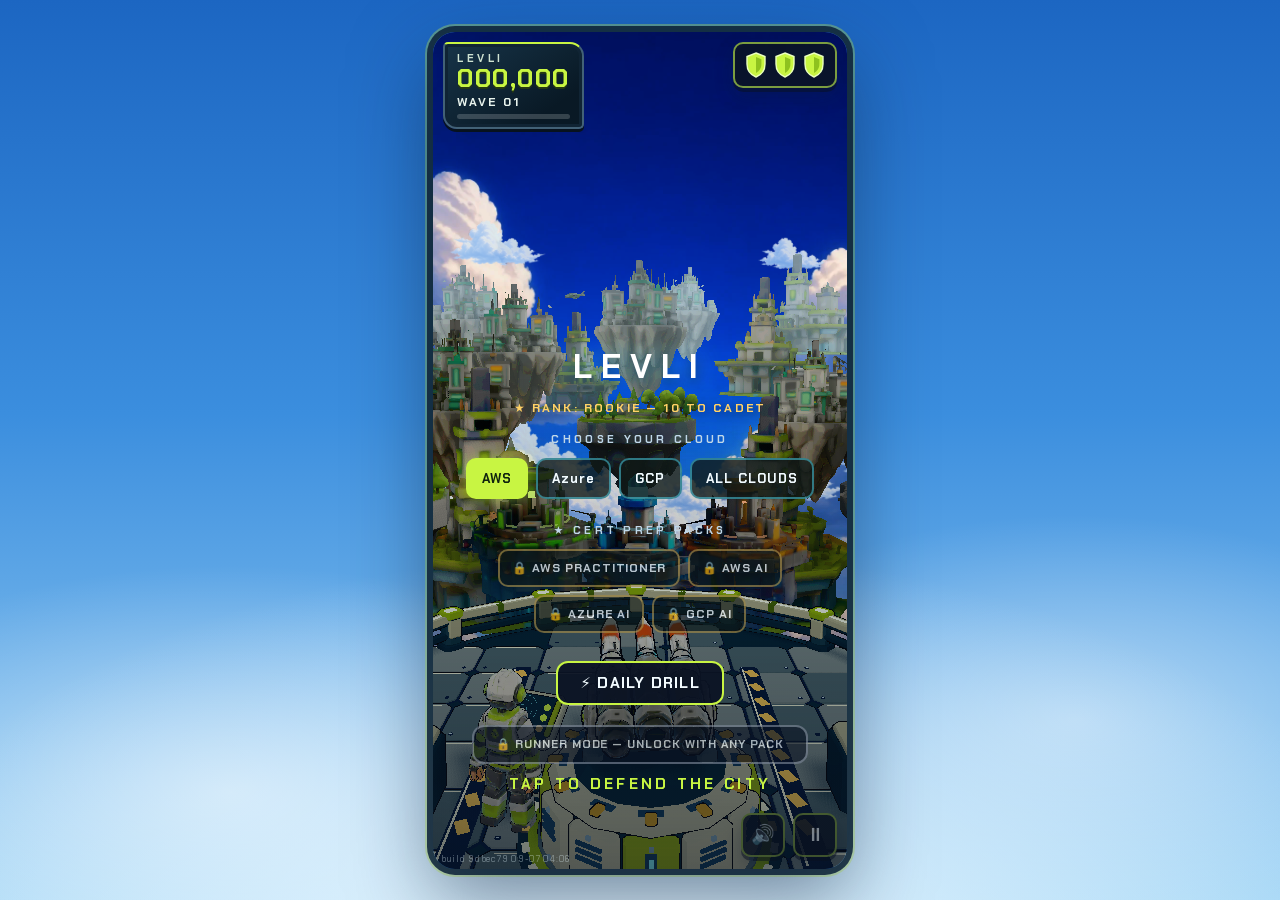
==== index.html @ 38393bf9 "Deploy approved LEVLI demo 2026-09-07" ====
<!doctype html>
<html lang="en">
  <head>
    <meta charset="UTF-8" />
    <meta
      name="viewport"
      content="width=device-width, initial-scale=1.0, maximum-scale=1.0, user-scalable=no, viewport-fit=cover"
    />
    <meta name="theme-color" content="#2e7fd9" />
    <meta
      name="description"
      content="LEVLI: Cloud Defense — defend the floating cloud city by answering AWS and cloud-security questions."
    />
    <meta name="mobile-web-app-capable" content="yes" />
    <meta name="apple-mobile-web-app-status-bar-style" content="black-translucent" />
    <link
      rel="icon"
      href="data:image/svg+xml,%3Csvg xmlns='http://www.w3.org/2000/svg' viewBox='0 0 100 100'%3E%3Cpath d='M50 4 L90 20 V52 C90 76 72 92 50 98 C28 92 10 76 10 52 V20 Z' fill='%23c8f542' stroke='%232c3440' stroke-width='6'/%3E%3C/svg%3E"
    />
    <title>LEVLI: Cloud Defense</title>
    <script type="module" crossorigin src="./assets/index-CZIJNjJw.js"></script>
    <link rel="stylesheet" crossorigin href="./assets/index-CT33Jpot.css">
  </head>
  <body>
    <div id="desktop-frame">
      <div id="game-root">
        <canvas id="game-canvas" aria-label="LEVLI Cloud Defense game scene"></canvas>
        <div id="hud"></div>
      </div>
    </div>
  </body>
</html>
---- assets/index-CT33Jpot.css ----
@font-face{font-family:Chakra Petch;font-style:normal;font-weight:400;font-display:swap;src:url(./chakra-petch-400-B4bAsm6z.woff2)format("woff2")}@font-face{font-family:Chakra Petch;font-style:normal;font-weight:700;font-display:swap;src:url(./chakra-petch-700-BVfRasCZ.woff2)format("woff2")}:root{--lime:#c8f542;--ink:#141d33;--glass:#0b1424e0;--lime-dark:#8fc21f;--cyan:#4fd8f0;--cyan-deep:#1f9fd0;--orange:#ff9b3d;--coral:#ff6a5e;--yellow:#ffd166;--panel-dark:#0b1424f0;--panel-border:#b9e94c;--hud-text:#f2fbff;--shadow-soft:0 4px 0 #09102080, 0 8px 18px #0a1e3c4d;--safe-top:env(safe-area-inset-top,0px);--safe-bottom:env(safe-area-inset-bottom,0px)}*{box-sizing:border-box;margin:0;padding:0}html,body{-webkit-user-select:none;user-select:none;-webkit-tap-highlight-color:transparent;touch-action:manipulation;background:#17395e;height:100%;font-family:Chakra Petch,Avenir Next Condensed,Arial Narrow,system-ui,-apple-system,sans-serif;overflow:hidden}#desktop-frame{background:radial-gradient(120% 90% at 50% 108%,#eaf7ff 0%,#eaf7ff00 52%),radial-gradient(60% 42% at 18% 88%,#ffffff8c 0%,#fff0 60%),radial-gradient(52% 38% at 84% 80%,#ffffff73 0%,#fff0 60%),linear-gradient(#1c66c2 0%,#3b8ede 46%,#9fd4f5 100%);justify-content:center;align-items:center;display:flex;position:fixed;inset:0}#game-root{background:#3b8ede;width:100%;height:100%;position:relative;overflow:hidden}@media (min-width:768px){#game-root{border-radius:22px;width:min(430px,46vh);height:min(93vh,932px);box-shadow:0 30px 80px #081e3c80,0 0 0 6px #0c2038d9,0 0 0 8px #c8f54259}}#game-canvas{width:100%;height:100%;display:block;position:absolute;inset:0}#game-root:after{content:"";pointer-events:none;z-index:1;background:radial-gradient(125% 95% at 50% 42%,#0000 60%,#0812281a 82%,#060e223d 100%);position:absolute;inset:0}#hud{z-index:2;pointer-events:none;color:var(--hud-text);position:absolute;inset:0;overflow:hidden}#hud button{pointer-events:auto;font-family:inherit}.hud-status{-webkit-backdrop-filter:blur(10px)saturate(1.3);top:calc(10px + var(--safe-top));background:linear-gradient(145deg,#173448,#091925 78%);border:2px solid #426176;border-top-color:#c8f542;border-radius:5px 14px;min-width:118px;padding:7px 12px 8px;position:absolute;left:10px;box-shadow:0 3px #07121e,inset 0 0 0 3px #102434}.hud-levli{letter-spacing:.32em;color:#cfe3d2;font-size:11px;font-weight:700}.hud-score{letter-spacing:.06em;color:var(--lime);font-variant-numeric:tabular-nums;text-shadow:0 2px #263913;font-size:26px;font-weight:800;line-height:1.05}.hud-best{letter-spacing:.14em;color:#9fc0d8;font-variant-numeric:tabular-nums;margin-top:1px;font-size:10px;font-weight:700}.hud-best:empty{display:none}.hud-status.record{border-color:var(--yellow);box-shadow:0 0 16px #ffd16659,0 4px #0a101c8c}.hud-status.record .hud-best{color:var(--yellow)}.hud-wave{letter-spacing:.18em;color:#e9f4ee;margin-top:2px;font-size:12px;font-weight:700}.hud-wave-bar{background:#ffffff2e;border-radius:3px;height:5px;margin-top:4px;overflow:hidden}.hud-wave-bar>div{background:var(--lime);border-radius:3px;width:30%;height:100%;transition:width .4s}.hud-combo{top:calc(186px + var(--safe-top));text-align:left;opacity:0;transition:opacity .25s,transform .25s cubic-bezier(.2,1.6,.4,1);position:absolute;left:14px;transform:scale(.8)}.hud-combo.visible{opacity:1;transform:scale(1)}.hud-combo .combo-label{letter-spacing:.28em;color:#fff;text-shadow:0 2px 6px #0a1e3c99;font-size:12px;font-weight:800}.hud-combo .combo-value{color:var(--lime);text-shadow:0 0 14px #c8f5428c,0 2px 4px #0a1e3c99;font-size:34px;font-weight:800;line-height:1}.hud-combo.bump .combo-value{animation:.35s cubic-bezier(.2,1.8,.4,1) combo-bump}@keyframes combo-bump{0%{transform:scale(1)}40%{transform:scale(1.35)}to{transform:scale(1)}}.hud-shields{-webkit-backdrop-filter:blur(10px)saturate(1.3);top:calc(10px + var(--safe-top));background:var(--glass);box-shadow:var(--shadow-soft);border:2px solid #b9e94ca6;border-radius:10px;gap:7px;padding:8px 10px;display:flex;position:absolute;right:10px}.shield-icon{width:22px;height:26px;transition:opacity .3s,filter .3s}.shield-icon.lost{opacity:.22;filter:grayscale()}.shield-icon.hit-flash{animation:.6s shield-flash}@keyframes shield-flash{0%,40%,80%{filter:brightness(3)drop-shadow(0 0 8px #ff6a5e)}20%,60%,to{filter:none}}.hud-question{-webkit-backdrop-filter:blur(10px)saturate(1.3);top:calc(104px + var(--safe-top));text-align:center;width:min(86%,370px);box-shadow:var(--shadow-soft), 0 0 18px #c8f5422e;clip-path:polygon(14px 0,calc(100% - 14px) 0,100% 12px,100% calc(100% - 12px),calc(100% - 14px) 100%,14px 100%,0 calc(100% - 12px),0 12px);opacity:0;background:linear-gradient(160deg,#193647,#081d2a 75%);border:2px solid #82adbf;border-radius:4px;padding:16px 18px 12px;font-size:18px;font-weight:700;line-height:1.35;transition:opacity .35s;position:absolute;left:50%;transform:translate(-50%)}.hud-question.visible{opacity:1}.hud-question:before{content:"";clip-path:inherit;pointer-events:none;border:1px solid #345b6b;position:absolute;inset:4px}.hud-question:after{content:"";pointer-events:none;background:linear-gradient(90deg,#54d9f4 65%,#0000 65% 70%,#c8f542 70%);width:24%;height:3px;position:absolute;top:2px;left:38%;transform:skew(-30deg)}.hud-timer{background:#ffffff29;border-radius:3px;height:5px;margin-top:8px;overflow:hidden}.hud-timer>div{background:var(--lime);border-radius:3px;width:100%;height:100%;transition:width .15s linear}.hud-timer>div.urgent{background:var(--coral)}.answer-label{box-sizing:border-box;-webkit-backdrop-filter:blur(6px)saturate(1.2);color:#fff;letter-spacing:.025em;overflow-wrap:normal;word-break:normal;text-align:center;text-shadow:0 1px 2px #000a14cc;cursor:pointer;background:linear-gradient(145deg,#184f6af7,#071b2bfa);border:2px solid #69d2fff2;border-radius:5px 13px;min-width:72px;max-width:calc(33.33% - 14px);padding:12px 7px;font-size:19px;font-weight:700;line-height:1.25;transition:transform .12s,box-shadow .2s,background .2s,border-color .2s;position:absolute;transform:translate(-50%,-50%);box-shadow:0 0 18px #4fd8f080,0 4px 14px #06101e59,inset 0 0 14px #4fd8f024}.answer-label:before{content:"";pointer-events:none;border:1px solid #96e1ff59;border-radius:2px 9px;position:absolute;inset:3px}.answer-label:after{content:"";pointer-events:none;background:#78dcfff2;border:1px solid #dcf5ffe6;width:11px;height:11px;position:absolute;bottom:-17px;left:50%;transform:translate(-50%)rotate(45deg);box-shadow:0 0 10px #4fd8f0e6}.answer-label[data-index="0"]:after{background:#b9e94cf2;box-shadow:0 0 10px #b9e94ce6}.answer-label[data-index="2"]:after{background:#f5a24bf2;box-shadow:0 0 10px #f5a24be6}.answer-label[data-index="0"]{border-color:#b9e94cf2;box-shadow:0 0 18px #b9e94c66,0 4px #09102080,inset 0 0 14px #b9e94c1f}.answer-label[data-index="2"]{border-color:#ff9b3df2;box-shadow:0 0 18px #ff9b3d66,0 4px #09102080,inset 0 0 14px #ff9b3d1f}.answer-label:focus-visible{outline:3px solid var(--yellow);outline-offset:2px}.answer-label:hover,.answer-label:focus-visible{outline:none;transform:translate(-50%,-50%)scale(1.07);box-shadow:0 0 22px #4fd8f0cc,inset 0 0 22px #4fd8f04d}.answer-label:active{transform:translate(-50%,-50%)scale(.96)}.answer-label.selected{border-color:var(--yellow);box-shadow:0 0 24px #ffd166d9}.answer-label.correct{border-color:var(--lime);text-shadow:0 0 10px #c8f542e6;background:#34580acc;box-shadow:0 0 26px #c8f542e6}.answer-label.correct:after{content:" ✓"}.answer-label.wrong{border-color:var(--coral);text-shadow:0 0 10px #ff6a5ee6;background:#60120ccc;animation:.4s wrong-shake;box-shadow:0 0 26px #ff6a5ee6}.answer-label.wrong:after{content:" ✕"}.answer-label.disabled{pointer-events:none}@keyframes wrong-shake{0%,to{transform:translate(-50%,-50%)}25%{transform:translate(calc(-50% - 6px),-50%)}75%{transform:translate(calc(6px - 50%),-50%)}}.hud-bossbar{top:calc(196px + var(--safe-top));border:2px solid var(--coral);background:#280e0ccc;border-radius:10px;flex-direction:column;align-items:center;gap:5px;padding:8px 16px;display:none;position:absolute;left:50%;transform:translate(-50%);box-shadow:0 0 18px #ff6a5e73}.hud-bossbar.visible{display:flex}.boss-label{letter-spacing:.22em;color:#ffd9d5;font-size:12px;font-weight:700}.boss-pips{gap:6px;display:flex}.boss-pip{background:var(--coral);border-radius:4px;width:34px;height:9px;transition:background .3s,box-shadow .3s;box-shadow:0 0 8px #ff6a5ecc}.boss-pip.lost{box-shadow:none;background:#ffffff29}.start-rank{letter-spacing:.18em;color:var(--yellow);text-shadow:0 2px 8px #0a1e3ccc;margin-top:2px;font-size:12px;font-weight:700}.start-best{letter-spacing:.14em;color:#cfe3d2;text-shadow:0 2px 8px #0a1e3ccc;font-variant-numeric:tabular-nums;margin-top:4px;font-size:12px;font-weight:700}.start-best:empty{display:none}.hud-newbest{letter-spacing:.08em;color:var(--yellow);background:var(--panel-dark);border:3px solid var(--yellow);opacity:0;pointer-events:none;z-index:30;white-space:nowrap;border-radius:14px;padding:10px 24px;font-size:26px;font-weight:800;position:absolute;top:26%;left:50%;transform:translate(-50%,-50%)scale(.6);box-shadow:0 4px #0a101c8c,0 0 26px #ffd16666}.hud-newbest.visible{animation:2.4s cubic-bezier(.22,1.2,.36,1) forwards newbest-pop}@keyframes newbest-pop{0%{opacity:0;transform:translate(-50%,-50%)scale(.5)}12%{opacity:1;transform:translate(-50%,-50%)scale(1.1)}22%{transform:translate(-50%,-50%)scale(1)}80%{opacity:1}to{opacity:0;transform:translate(-50%,-50%)scale(.94)}}.hud-banner{-webkit-backdrop-filter:blur(10px)saturate(1.3);z-index:6;left:50%;bottom:calc(15% + var(--safe-bottom));background:var(--glass);border:2px solid var(--panel-border);text-align:center;opacity:0;width:min(82%,360px);box-shadow:var(--shadow-soft);border-radius:12px;padding:12px 18px;font-size:15px;font-weight:700;line-height:1.4;transition:opacity .3s,transform .3s cubic-bezier(.2,1.4,.4,1);position:absolute;transform:translate(-50%)scale(.9)}.hud-banner.visible{opacity:1;transform:translate(-50%)scale(1)}.hud-banner.success{border-color:var(--lime);color:#eaffbe}.hud-banner.failure{border-color:var(--coral);color:#ffe1de}.hud-banner .banner-title{letter-spacing:.12em;margin-bottom:4px;font-size:20px;font-weight:800}.hud-banner.combat-feedback{top:var(--feedback-top);max-height:var(--feedback-height);pointer-events:auto;width:min(84%,355px);padding:9px 12px;font-size:13px;line-height:1.35;bottom:auto;overflow-y:auto}.hud-banner.combat-feedback .banner-title{letter-spacing:.055em;font-size:14px}.hud-banner.compact-feedback{padding:6px 10px}.hud-banner.compact-feedback .banner-title{display:none}.hud-banner.wave-intro{box-shadow:none;letter-spacing:.3em;color:#fff;text-shadow:0 0 24px #4fd8f0e6,0 4px 10px #0a1e3cb3;background:0 0;border:none;font-size:40px;font-weight:800;top:40%;bottom:auto}.hud-utils{right:10px;bottom:calc(12px + var(--safe-bottom));gap:8px;display:flex;position:absolute}.util-btn{-webkit-backdrop-filter:blur(10px)saturate(1.3);background:var(--glass);width:44px;height:44px;color:var(--hud-text);cursor:pointer;box-shadow:var(--shadow-soft);border:2px solid #b9e94ca6;border-radius:10px;justify-content:center;align-items:center;font-size:19px;transition:transform .1s;display:flex}.util-btn:active{transform:scale(.92)}.util-btn.off{opacity:.55}.hud-gameover,.hud-pause{-webkit-backdrop-filter:blur(3px);backdrop-filter:blur(3px);text-align:center;background:#08101ec7;flex-direction:column;justify-content:center;align-items:center;gap:14px;padding:24px;display:none;position:absolute;inset:0}.hud-gameover.visible,.hud-pause.visible{display:flex}.hud-gameover h2,.hud-pause h2{letter-spacing:.2em;color:var(--coral);text-shadow:0 0 18px #ff6a5e99;font-size:30px}.hud-pause h2{color:var(--cyan);text-shadow:0 0 18px #4fd8f099}.hud-gameover .go-stats{color:#dcedf5;width:min(88%,360px);font-size:16px;line-height:1.5}.go-verdict{text-align:center;color:var(--hud-text);background:#101a18b8;border:2px solid #ffffff38;border-radius:12px;margin-bottom:12px;padding:10px 14px}.go-verdict.record{border-color:var(--yellow);background:#ffd1661f;box-shadow:0 0 18px #ffd16640}.go-verdict-title{letter-spacing:.08em;font-size:16px;font-weight:800}.go-verdict.record .go-verdict-title{color:var(--yellow)}.go-verdict-sub{opacity:.85;margin-top:3px;font-size:12px}.go-grid{text-align:left;background:#101a18b8;border:2px solid #b9e94c80;border-radius:12px;grid-template-columns:1fr 1fr;gap:8px 14px;padding:14px 16px;display:grid}.go-cell .go-label{letter-spacing:.22em;color:#9fb8a8;font-size:10px;font-weight:700}.go-cell .go-value{color:var(--lime);font-size:19px;font-weight:700}.go-review{text-align:left;background:#280e0cbf;border:2px solid #ff6a5e99;border-radius:12px;margin-top:12px;padding:12px 16px}.go-review .go-review-title{letter-spacing:.22em;color:#e8a09a;font-size:10px;font-weight:700}.go-review-list{-webkit-overflow-scrolling:touch;overscroll-behavior:contain;pointer-events:auto;max-height:min(30vh,260px);margin-top:4px;padding-right:6px;overflow-y:auto}.go-review-item{padding:8px 0}.go-review-item+.go-review-item{border-top:1px solid #ff6a5e40}.go-hit-q{color:#fff;margin-top:4px;font-size:14px;font-weight:700}.go-hit-a{color:var(--lime);margin-top:2px;font-size:14px;font-weight:700}.go-hit-x{color:#f4d9d6;margin-top:2px;font-size:12.5px;line-height:1.45}.go-buttons{gap:12px;margin-top:10px;display:flex}.go-retry,.pause-resume{letter-spacing:.14em;color:#10240e;background:var(--lime);cursor:pointer;border:none;border-radius:12px;padding:14px 40px;font-family:inherit;font-size:20px;font-weight:700;transition:transform .1s;box-shadow:0 0 24px #c8f5428c}.go-retry:active,.pause-resume:active{transform:scale(.95)}.go-menu,.go-share,.pause-menu{letter-spacing:.12em;color:var(--hud-text);cursor:pointer;background:#101a18d9;border:2px solid #b9e94c80;border-radius:12px;padding:14px 22px;font-family:inherit;font-size:15px;font-weight:700;transition:transform .1s}.go-menu:active,.go-share:active,.pause-menu:active{transform:scale(.95)}.hud-tutorial{-webkit-backdrop-filter:blur(2px);backdrop-filter:blur(2px);pointer-events:auto;z-index:5;background:#08101e9e;justify-content:center;align-items:center;display:flex;position:absolute;inset:0}.tut-card{background:var(--glass);border:2px solid var(--panel-border);text-align:center;width:min(84%,330px);box-shadow:var(--shadow-soft), 0 0 26px #c8f54240;border-radius:16px;padding:26px 22px 22px}.tut-emoji{font-size:44px;line-height:1}.tut-title{letter-spacing:.16em;color:var(--lime);margin-top:12px;font-size:20px;font-weight:700}.tut-body{color:#e8f3f8;margin-top:10px;font-size:15px;line-height:1.5}.tut-next{letter-spacing:.12em;color:#10240e;background:var(--lime);cursor:pointer;border:none;border-radius:10px;margin-top:18px;padding:12px 38px;font-family:inherit;font-size:17px;font-weight:700;transition:transform .1s;box-shadow:0 0 18px #c8f54280}.tut-next:active{transform:scale(.95)}.hud-flash{opacity:0;pointer-events:none;background:#fff2c8;position:absolute;inset:0}.hud-flash.active{animation:.4s ease-out screen-flash}@keyframes screen-flash{0%{opacity:.55}to{opacity:0}}.hud-start{padding-bottom:calc(18% + var(--safe-bottom));cursor:pointer;pointer-events:auto;background:linear-gradient(#08101e00 40%,#08101e8c 100%);flex-direction:column;justify-content:flex-end;align-items:center;gap:10px;display:flex;position:absolute;inset:0}.hud-start.hidden{display:none}.hud-start>*{animation:.5s cubic-bezier(.2,1.4,.4,1) backwards menu-in}.hud-start>:first-child{animation-delay:50ms}.hud-start>:nth-child(2){animation-delay:.1s}.hud-start>:nth-child(3){animation-delay:.15s}.hud-start>:nth-child(4){animation-delay:.2s}.hud-start>:nth-child(5){animation-delay:.25s}.hud-start>:nth-child(6){animation-delay:.3s}.hud-start>:nth-child(7){animation-delay:.35s}.hud-start>:nth-child(8){animation-delay:.4s}.hud-start>:nth-child(9){animation-delay:.45s}@keyframes menu-in{0%{opacity:0;transform:translateY(26px)}}.hud-start .start-title{letter-spacing:.26em;color:#fff;text-shadow:0 0 24px #4fd8f0e6,0 4px 12px #0a1e3ccc;font-size:34px;font-weight:800;animation:.5s cubic-bezier(.2,1.4,.4,1) 50ms backwards menu-in,4.2s ease-in-out .6s infinite title-float}@keyframes title-float{50%{transform:translateY(-6px)}}.hud-start .start-sub{letter-spacing:.22em;color:var(--lime);font-size:15px;font-weight:700;animation:1.4s ease-in-out infinite start-pulse}.start-pick-label{letter-spacing:.3em;color:#bfd7e8;margin-top:6px;font-size:11px;font-weight:700}.start-providers{gap:8px;margin:2px 0 8px;display:flex}.provider-btn{letter-spacing:.08em;color:var(--hud-text);cursor:pointer;background:#101a18cc;border:2px solid #4fd8f080;border-radius:10px;padding:10px 14px;font-family:inherit;font-size:13px;font-weight:700;transition:transform .1s,border-color .15s,background .15s}.provider-btn:active{transform:scale(.94)}.start-packs{flex-wrap:wrap;justify-content:center;gap:8px;max-width:92%;margin:2px 0 8px;display:flex}.pack-btn{border-color:#ffd1668c;padding:9px 12px;font-size:12px}.pack-btn.locked{opacity:.75}.pack-btn.selected{color:#241d05;background:var(--yellow);border-color:var(--yellow);box-shadow:0 0 16px #ffd1668c}.provider-btn.selected{color:#10240e;background:var(--lime);border-color:var(--lime);box-shadow:0 0 16px #c8f5428c}@keyframes start-pulse{0%,to{opacity:1}50%{opacity:.35}}@media (prefers-reduced-motion:reduce){.hud-combo,.hud-banner,.answer-label,.hud-question{transition:none}.hud-combo.bump .combo-value,.answer-label.wrong,.hud-flash.active,.hud-start .start-sub{animation:none}}.hud-modifier{top:calc(178px + var(--safe-top));border:2px solid var(--yellow);color:var(--yellow);letter-spacing:.14em;-webkit-backdrop-filter:blur(8px);opacity:0;pointer-events:none;z-index:1;background:#281a06b8;border-radius:999px;padding:7px 16px;font-size:13px;font-weight:700;transition:opacity .3s,transform .3s cubic-bezier(.2,1.5,.4,1);position:absolute;left:50%;transform:translate(-50%)scale(.9);box-shadow:0 0 16px #ffd16666}.hud-modifier.visible{opacity:1;transform:translate(-50%)scale(1)}.restore-btn{letter-spacing:.08em;color:#cfe3ea;cursor:pointer;background:0 0;border:none;margin-top:2px;padding:8px 14px;font-family:inherit;font-size:12px;font-weight:700;text-decoration:underline}.build-stamp{left:8px;bottom:calc(4px + var(--safe-bottom));letter-spacing:.08em;color:#dcedf566;pointer-events:none;z-index:7;font-size:9px;position:absolute}.runner-mode-btn{letter-spacing:.08em;color:var(--hud-text);background:var(--panel-dark);border:2px solid var(--panel-border);cursor:pointer;border-radius:12px;margin-top:10px;padding:10px 22px;font-family:inherit;font-size:.95rem;font-weight:700}.runner-mode-btn.locked{opacity:.65;border-color:#7a8494;font-size:.72rem}.hud-start .runner-mode-btn:not(.locked){animation:.5s cubic-bezier(.2,1.4,.4,1) .35s backwards menu-in,2.6s ease-in-out 1s infinite runner-glow}@keyframes runner-glow{0%,to{box-shadow:0 0 #4fd8f000}50%{box-shadow:0 0 18px #4fd8f08c}}.drill-btn{letter-spacing:.08em;color:var(--hud-text);background:var(--panel-dark);border:2px solid var(--lime);cursor:pointer;border-radius:12px;margin-top:10px;padding:10px 22px;font-family:inherit;font-size:.95rem;font-weight:700}.hud-start .drill-btn:not(.done){animation:.5s cubic-bezier(.2,1.4,.4,1) .3s backwards menu-in,2.6s ease-in-out .8s infinite drill-glow}.drill-btn.done{border-color:var(--panel-border);opacity:.8}@keyframes drill-glow{0%,to{box-shadow:0 0 #c8f54200}50%{box-shadow:0 0 18px #c8f54280}}.start-packs.pulse{animation:.9s packs-pulse}@keyframes packs-pulse{0%,to{transform:scale(1)}30%{transform:scale(1.06)}60%{transform:scale(.99)}}.runner-hud{pointer-events:none;z-index:30;display:none;position:absolute;inset:0}.runner-hud.visible{display:block}.runner-top{top:calc(10px + var(--safe-top));align-items:center;gap:12px;display:flex;position:absolute;left:12px;right:12px}.runner-score{color:var(--lime);background:var(--glass);border:2px solid var(--panel-border);border-radius:10px;flex-direction:column;padding:6px 14px;font-size:1.3rem;font-weight:700;line-height:1.1;display:flex}.runner-best{letter-spacing:.1em;color:#9fc0d8;font-variant-numeric:tabular-nums;font-size:.58rem;font-weight:700}.runner-best:empty{display:none}.runner-score.record{border-color:var(--yellow);box-shadow:0 0 14px #ffd16666}.runner-score.record .runner-best{color:var(--yellow)}.runner-combo{color:#ffd166;background:var(--glass);border:2px solid var(--panel-border);opacity:0;border-radius:10px;padding:6px 10px;font-size:.85rem;font-weight:700;transition:opacity .2s}.runner-combo.visible{opacity:1}.runner-popup{letter-spacing:.02em;pointer-events:none;-webkit-text-stroke:1.5px #0a121cd9;text-shadow:0 3px 14px #000000b3;font-size:2.8rem;font-weight:700;animation:1s ease-out forwards runner-popup-float;position:absolute;transform:translate(-50%,-50%)}.runner-popup.good{color:var(--lime)}.runner-popup.bad{color:#ff6a5e}@keyframes runner-popup-float{0%{opacity:0;transform:translate(-50%,-50%)scale(.5)}15%{opacity:1;transform:translate(-50%,-50%)scale(1.2)}to{opacity:0;transform:translate(-50%,calc(-50% - 100px))scale(1)}}.runner-steer{bottom:calc(26px + var(--safe-bottom));pointer-events:auto;width:64px;height:64px;color:var(--hud-text);background:var(--glass);border:2px solid var(--panel-border);cursor:pointer;opacity:.85;border-radius:16px;font-size:1.5rem;position:absolute}.runner-steer:active{background:#c8f54240}.runner-steer-l{left:16px}.runner-steer-r{right:16px}.runner-score.bump{animation:.28s ease-out runner-score-pop}@keyframes runner-score-pop{0%{transform:scale(1)}35%{transform:scale(1.14)}to{transform:scale(1)}}.runner-lane,.runner-steer,.runner-iconbtn,.runner-exit{transition:transform 80ms ease-out}.runner-lane:active{transform:scale(.96)}.runner-steer:active,.runner-iconbtn:active,.runner-exit:active{transform:scale(.92)}.runner-shields{gap:6px;display:flex}.runner-shield{background:var(--lime);border:1px solid #eaffbe;border-radius:4px;width:16px;height:16px}.runner-shield.lost{background:#3a4450;border-color:#5d6a78}.runner-exit,.runner-iconbtn{pointer-events:auto;width:40px;height:40px;color:var(--hud-text);background:var(--glass);border:2px solid var(--panel-border);cursor:pointer;border-radius:10px;font-size:1.1rem}.runner-music{margin-left:auto}.runner-iconbtn.off{opacity:.45}.runner-over.runner-pause h2{color:var(--cyan)}.runner-question{top:calc(64px + var(--safe-top));text-align:center;width:min(92%,560px);color:var(--hud-text);background:var(--panel-dark);border:2px solid var(--panel-border);border-radius:14px;padding:12px 16px;font-size:1.1rem;font-weight:700;position:absolute;left:50%;transform:translate(-50%)}.runner-lanes{justify-content:center;gap:3%;padding:0 2%;display:flex;position:absolute;top:27%;left:0;right:0}.runner-lane{pointer-events:auto;max-width:31%;min-height:58px;color:var(--hud-text);background:var(--glass);cursor:pointer;border:2px solid;border-radius:12px;flex:1 1 0;padding:8px 6px;font-family:inherit;font-size:.85rem;font-weight:700;line-height:1.25}.runner-lane-0{border-color:var(--lime)}.runner-lane-1{border-color:var(--cyan)}.runner-lane-2{border-color:var(--orange)}.runner-hud.pre-question .runner-question,.runner-hud.pre-question .runner-lanes{opacity:0;transition:opacity .2s}.runner-countdown{letter-spacing:.14em;pointer-events:none;-webkit-text-stroke:2px #0a121cd9;text-shadow:0 4px 18px #000000a6;opacity:0;font-size:3.4rem;font-weight:800;position:absolute;top:38%;left:50%;transform:translate(-50%,-50%)}.runner-countdown.visible{opacity:1;animation:.75s cubic-bezier(.2,1.6,.4,1) runner-count-pop}.runner-countdown[data-stage="0"]{color:#fff}.runner-countdown[data-stage="1"]{color:var(--yellow)}.runner-countdown[data-stage="2"]{color:var(--lime)}@keyframes runner-count-pop{0%{opacity:0;transform:translate(-50%,-50%)scale(.35)}30%{opacity:1;transform:translate(-50%,-50%)scale(1.18)}to{transform:translate(-50%,-50%)scale(1)}}.runner-hint{letter-spacing:.08em;color:var(--cyan);background:var(--panel-dark);border:2px solid var(--cyan);text-align:center;pointer-events:none;opacity:0;border-radius:10px;max-width:88%;padding:8px 14px;font-size:.85rem;font-weight:700;transition:opacity .25s;position:absolute;top:66%;left:50%;transform:translate(-50%)}.runner-hint.visible{opacity:1;animation:.35s cubic-bezier(.2,1.6,.4,1) runner-feedback-pop}.runner-feedback{letter-spacing:.06em;color:var(--coral);background:var(--panel-dark);border:2px solid var(--coral);opacity:0;text-align:center;border-radius:10px;max-width:90%;padding:8px 16px;font-weight:700;transition:opacity .15s;position:absolute;top:58%;left:50%;transform:translate(-50%)}.runner-feedback.visible{opacity:1;animation:.35s cubic-bezier(.2,1.6,.4,1) runner-feedback-pop}@keyframes runner-feedback-pop{0%{transform:translate(-50%)scale(.6)}to{transform:translate(-50%)scale(1)}}.runner-feedback.good{color:var(--lime);border-color:var(--lime)}.runner-over{pointer-events:auto;background:#0a121cd1;flex-direction:column;justify-content:center;align-items:center;gap:18px;display:none;position:absolute;inset:0}.runner-over.visible{display:flex}.runner-over h2{color:var(--coral);letter-spacing:.14em;font-size:1.6rem}.runner-over-stats{flex-wrap:wrap;justify-content:center;gap:22px;display:flex}.runner-over-verdict{text-align:center;letter-spacing:.08em;color:var(--hud-text);flex-direction:column;flex-basis:100%;gap:2px;font-size:1rem;font-weight:800;display:flex}.runner-over-verdict small{letter-spacing:.04em;opacity:.85;font-size:.72rem;font-weight:600}.runner-over-verdict.record{color:var(--yellow)}.runner-over-cell{color:var(--hud-text);flex-direction:column;align-items:center;gap:4px;display:flex}.runner-over-cell span{opacity:.75;letter-spacing:.1em;font-size:.7rem}.runner-over-cell strong{color:var(--lime);font-size:1.25rem}.runner-over-buttons{gap:14px;display:flex}#hud.runner-on .hud-status,#hud.runner-on .hud-shields,#hud.runner-on .hud-combo,#hud.runner-on .hud-modifier,#hud.runner-on .hud-question,#hud.runner-on .hud-bossbar,#hud.runner-on .hud-utils{display:none}
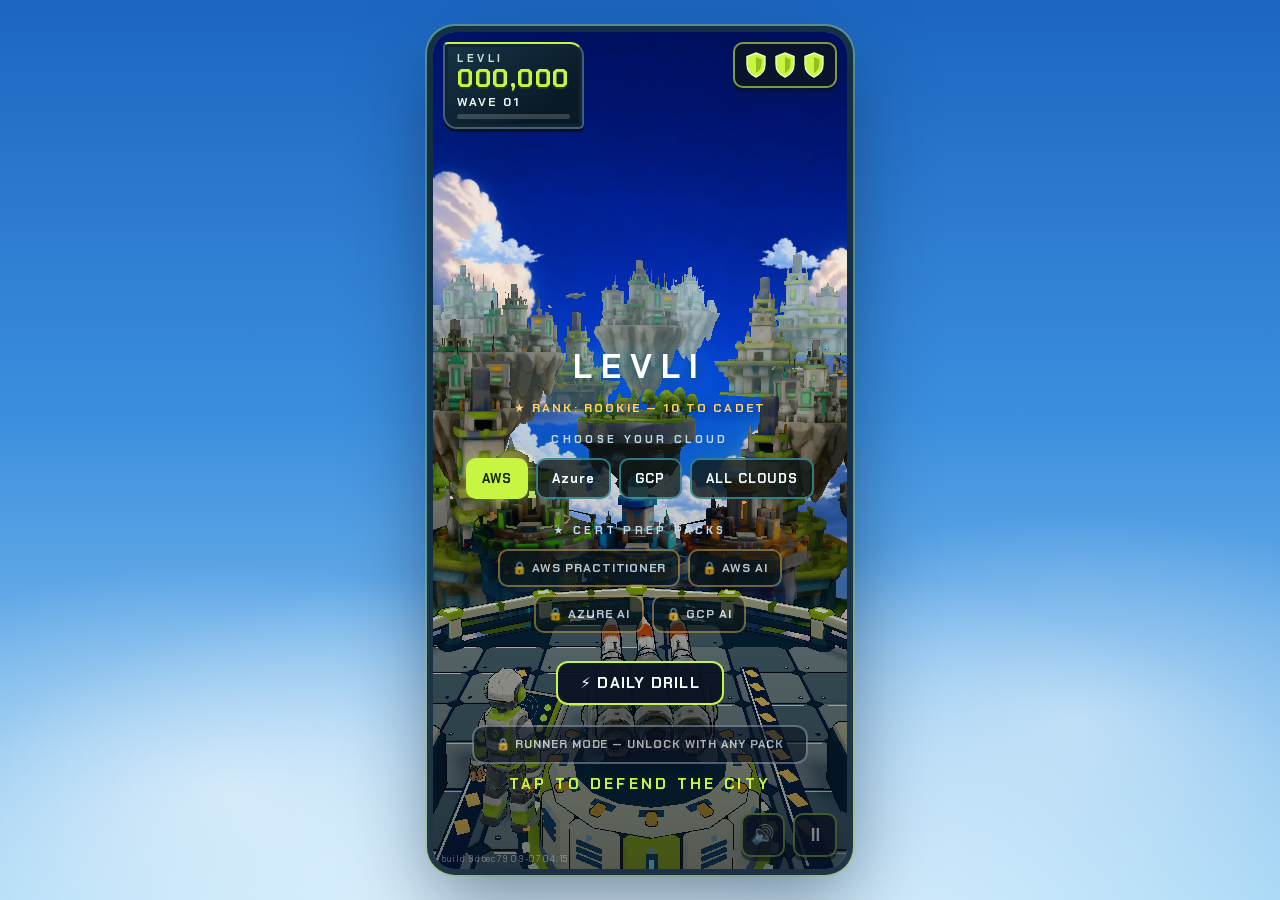
==== commit 769c1566: "Avoid missing optional effect texture requests" ====
--- a/index.html
+++ b/index.html
@@ -18,7 +18,7 @@
       href="data:image/svg+xml,%3Csvg xmlns='http://www.w3.org/2000/svg' viewBox='0 0 100 100'%3E%3Cpath d='M50 4 L90 20 V52 C90 76 72 92 50 98 C28 92 10 76 10 52 V20 Z' fill='%23c8f542' stroke='%232c3440' stroke-width='6'/%3E%3C/svg%3E"
     />
     <title>LEVLI: Cloud Defense</title>
-    <script type="module" crossorigin src="./assets/index-CZIJNjJw.js"></script>
+    <script type="module" crossorigin src="./assets/index-CSr_Efu1.js"></script>
     <link rel="stylesheet" crossorigin href="./assets/index-CT33Jpot.css">
   </head>
   <body>
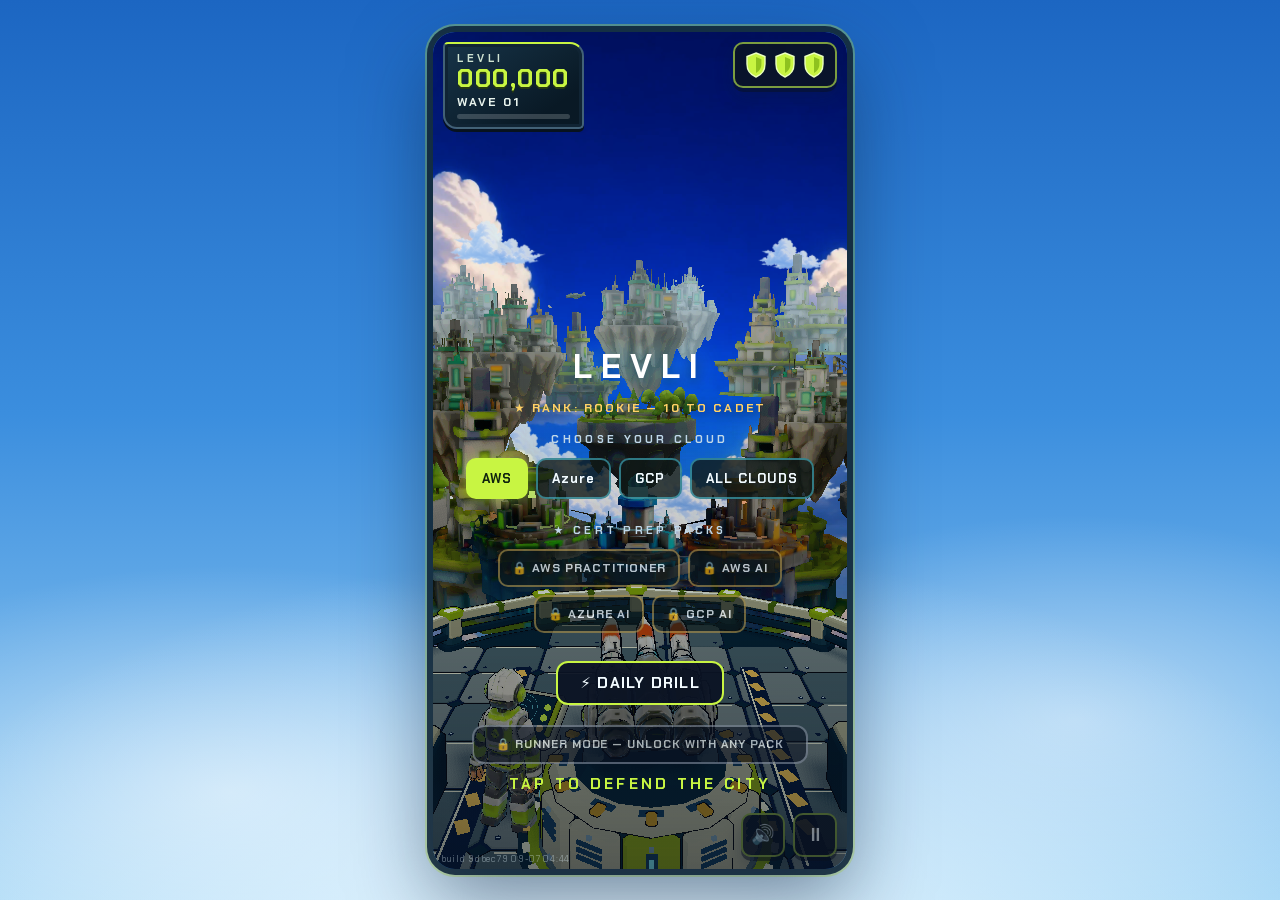
==== commit 55eed0d0: "Clear wave modifier badge when results open" ====
--- a/index.html
+++ b/index.html
@@ -18,7 +18,7 @@
       href="data:image/svg+xml,%3Csvg xmlns='http://www.w3.org/2000/svg' viewBox='0 0 100 100'%3E%3Cpath d='M50 4 L90 20 V52 C90 76 72 92 50 98 C28 92 10 76 10 52 V20 Z' fill='%23c8f542' stroke='%232c3440' stroke-width='6'/%3E%3C/svg%3E"
     />
     <title>LEVLI: Cloud Defense</title>
-    <script type="module" crossorigin src="./assets/index-CSr_Efu1.js"></script>
+    <script type="module" crossorigin src="./assets/index-DqSOIIsM.js"></script>
     <link rel="stylesheet" crossorigin href="./assets/index-CT33Jpot.css">
   </head>
   <body>
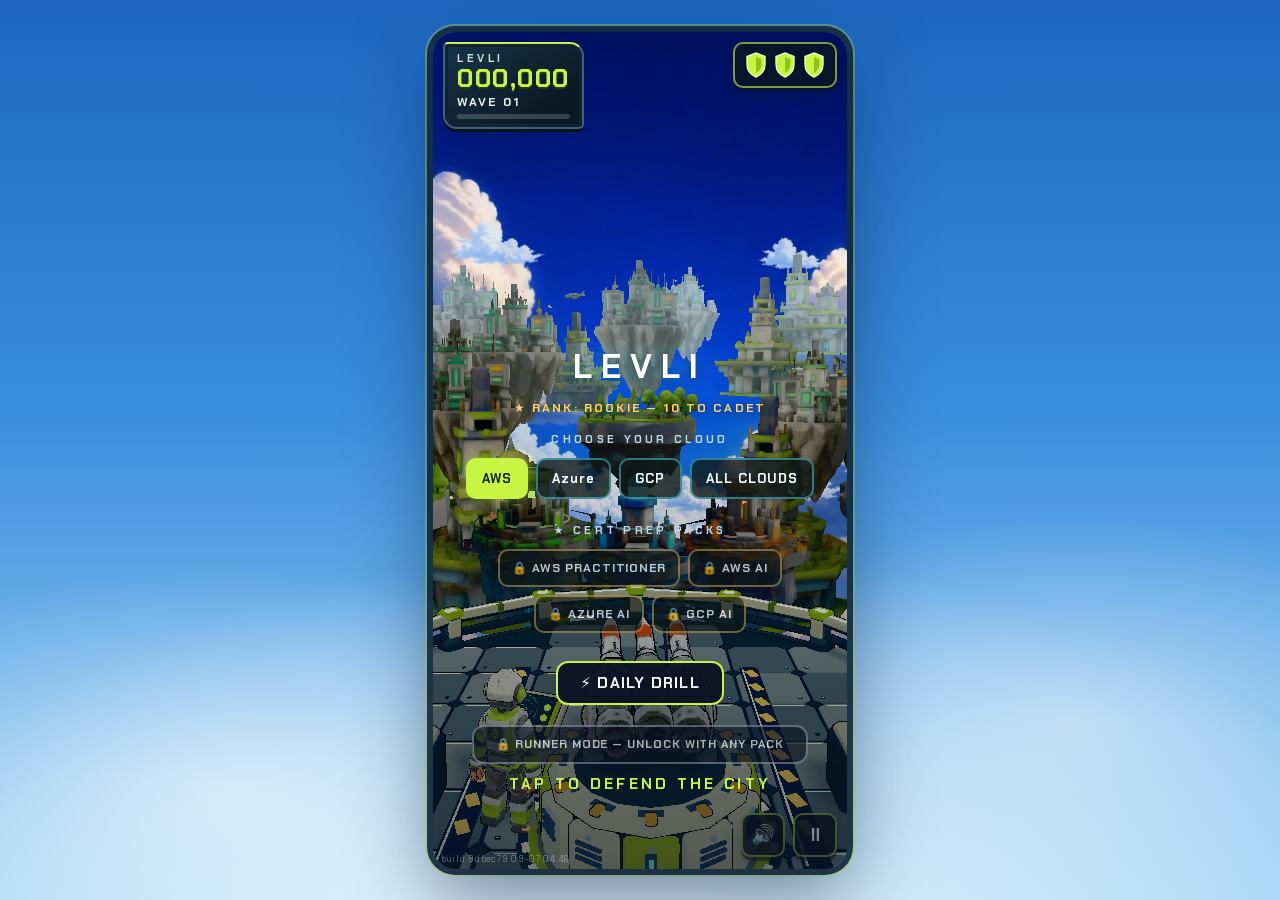
==== commit 5a22aed5: "Polish existing turret and answer station surfaces" ====
--- a/index.html
+++ b/index.html
@@ -18,7 +18,7 @@
       href="data:image/svg+xml,%3Csvg xmlns='http://www.w3.org/2000/svg' viewBox='0 0 100 100'%3E%3Cpath d='M50 4 L90 20 V52 C90 76 72 92 50 98 C28 92 10 76 10 52 V20 Z' fill='%23c8f542' stroke='%232c3440' stroke-width='6'/%3E%3C/svg%3E"
     />
     <title>LEVLI: Cloud Defense</title>
-    <script type="module" crossorigin src="./assets/index-DqSOIIsM.js"></script>
+    <script type="module" crossorigin src="./assets/index-Cva41LCu.js"></script>
     <link rel="stylesheet" crossorigin href="./assets/index-CT33Jpot.css">
   </head>
   <body>
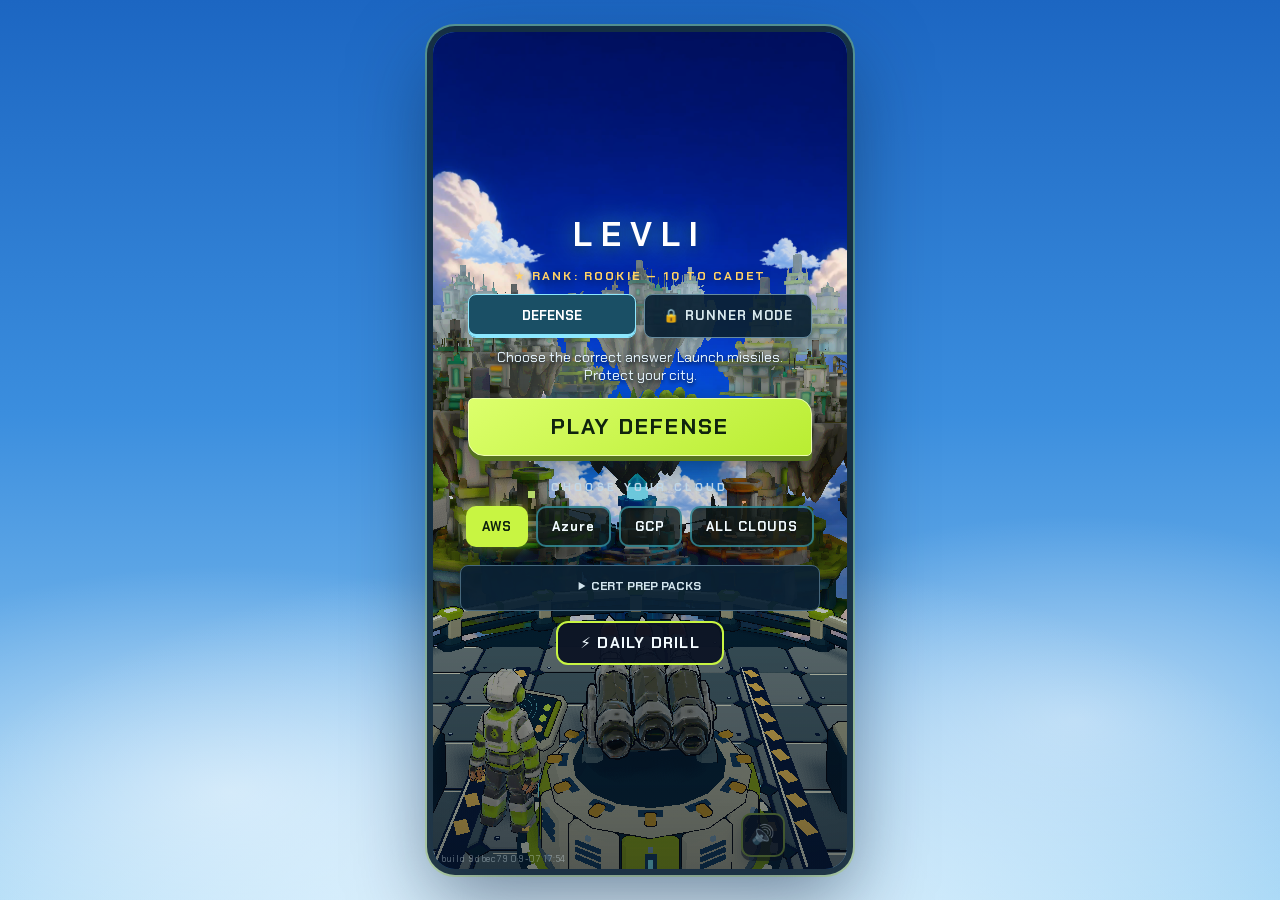
==== commit 9cfa43d3: "Publish approved menu and Runner polish without Guard" ====
--- a/index.html
+++ b/index.html
@@ -18,8 +18,8 @@
       href="data:image/svg+xml,%3Csvg xmlns='http://www.w3.org/2000/svg' viewBox='0 0 100 100'%3E%3Cpath d='M50 4 L90 20 V52 C90 76 72 92 50 98 C28 92 10 76 10 52 V20 Z' fill='%23c8f542' stroke='%232c3440' stroke-width='6'/%3E%3C/svg%3E"
     />
     <title>LEVLI: Cloud Defense</title>
-    <script type="module" crossorigin src="./assets/index-Cva41LCu.js"></script>
-    <link rel="stylesheet" crossorigin href="./assets/index-CT33Jpot.css">
+    <script type="module" crossorigin src="./assets/index-Dlv6nXqX.js"></script>
+    <link rel="stylesheet" crossorigin href="./assets/index-HoEUC2IM.css">
   </head>
   <body>
     <div id="desktop-frame">
--- a/assets/index-HoEUC2IM.css
+++ b/assets/index-HoEUC2IM.css
@@ -0,0 +1 @@
+@font-face{font-family:Chakra Petch;font-style:normal;font-weight:400;font-display:swap;src:url(./chakra-petch-400-B4bAsm6z.woff2)format("woff2")}@font-face{font-family:Chakra Petch;font-style:normal;font-weight:700;font-display:swap;src:url(./chakra-petch-700-BVfRasCZ.woff2)format("woff2")}:root{--lime:#c8f542;--ink:#141d33;--glass:#0b1424e0;--lime-dark:#8fc21f;--cyan:#4fd8f0;--cyan-deep:#1f9fd0;--orange:#ff9b3d;--coral:#ff6a5e;--yellow:#ffd166;--panel-dark:#0b1424f0;--panel-border:#b9e94c;--hud-text:#f2fbff;--shadow-soft:0 4px 0 #09102080, 0 8px 18px #0a1e3c4d;--safe-top:env(safe-area-inset-top,0px);--safe-bottom:env(safe-area-inset-bottom,0px)}*{box-sizing:border-box;margin:0;padding:0}html,body{-webkit-user-select:none;user-select:none;-webkit-tap-highlight-color:transparent;touch-action:manipulation;background:#17395e;height:100%;font-family:Chakra Petch,Avenir Next Condensed,Arial Narrow,system-ui,-apple-system,sans-serif;overflow:hidden}#desktop-frame{background:radial-gradient(120% 90% at 50% 108%,#eaf7ff 0%,#eaf7ff00 52%),radial-gradient(60% 42% at 18% 88%,#ffffff8c 0%,#fff0 60%),radial-gradient(52% 38% at 84% 80%,#ffffff73 0%,#fff0 60%),linear-gradient(#1c66c2 0%,#3b8ede 46%,#9fd4f5 100%);justify-content:center;align-items:center;display:flex;position:fixed;inset:0}#game-root{background:#3b8ede;width:100%;height:100%;position:relative;overflow:hidden}@media (min-width:768px){#game-root{border-radius:22px;width:min(430px,46vh);height:min(93vh,932px);box-shadow:0 30px 80px #081e3c80,0 0 0 6px #0c2038d9,0 0 0 8px #c8f54259}}#game-canvas{width:100%;height:100%;display:block;position:absolute;inset:0}#game-root:after{content:"";pointer-events:none;z-index:1;background:radial-gradient(125% 95% at 50% 42%,#0000 60%,#0812281a 82%,#060e223d 100%);position:absolute;inset:0}#hud{z-index:2;pointer-events:none;color:var(--hud-text);position:absolute;inset:0;overflow:hidden}#hud button{pointer-events:auto;font-family:inherit}.hud-status{-webkit-backdrop-filter:blur(10px)saturate(1.3);top:calc(10px + var(--safe-top));background:linear-gradient(145deg,#173448,#091925 78%);border:2px solid #426176;border-top-color:#c8f542;border-radius:5px 14px;min-width:118px;padding:7px 12px 8px;position:absolute;left:10px;box-shadow:0 3px #07121e,inset 0 0 0 3px #102434}.hud-levli{letter-spacing:.32em;color:#cfe3d2;font-size:11px;font-weight:700}.hud-score{letter-spacing:.06em;color:var(--lime);font-variant-numeric:tabular-nums;text-shadow:0 2px #263913;font-size:26px;font-weight:800;line-height:1.05}.hud-best{letter-spacing:.14em;color:#9fc0d8;font-variant-numeric:tabular-nums;margin-top:1px;font-size:10px;font-weight:700}.hud-best:empty{display:none}.hud-status.record{border-color:var(--yellow);box-shadow:0 0 16px #ffd16659,0 4px #0a101c8c}.hud-status.record .hud-best{color:var(--yellow)}.hud-wave{letter-spacing:.18em;color:#e9f4ee;margin-top:2px;font-size:12px;font-weight:700}.hud-wave-bar{background:#ffffff2e;border-radius:3px;height:5px;margin-top:4px;overflow:hidden}.hud-wave-bar>div{background:var(--lime);border-radius:3px;width:30%;height:100%;transition:width .4s}.hud-combo{top:calc(186px + var(--safe-top));text-align:left;opacity:0;transition:opacity .25s,transform .25s cubic-bezier(.2,1.6,.4,1);position:absolute;left:14px;transform:scale(.8)}.hud-combo.visible{opacity:1;transform:scale(1)}.hud-combo .combo-label{letter-spacing:.28em;color:#fff;text-shadow:0 2px 6px #0a1e3c99;font-size:12px;font-weight:800}.hud-combo .combo-value{color:var(--lime);text-shadow:0 0 14px #c8f5428c,0 2px 4px #0a1e3c99;font-size:34px;font-weight:800;line-height:1}.hud-combo.bump .combo-value{animation:.35s cubic-bezier(.2,1.8,.4,1) combo-bump}@keyframes combo-bump{0%{transform:scale(1)}40%{transform:scale(1.35)}to{transform:scale(1)}}.hud-shields{-webkit-backdrop-filter:blur(10px)saturate(1.3);top:calc(10px + var(--safe-top));background:var(--glass);box-shadow:var(--shadow-soft);border:2px solid #b9e94ca6;border-radius:10px;gap:7px;padding:8px 10px;display:flex;position:absolute;right:10px}.shield-icon{width:22px;height:26px;transition:opacity .3s,filter .3s}.shield-icon.lost{opacity:.22;filter:grayscale()}.shield-icon.hit-flash{animation:.6s shield-flash}@keyframes shield-flash{0%,40%,80%{filter:brightness(3)drop-shadow(0 0 8px #ff6a5e)}20%,60%,to{filter:none}}.hud-question{-webkit-backdrop-filter:blur(10px)saturate(1.3);top:calc(104px + var(--safe-top));text-align:center;width:min(86%,370px);box-shadow:var(--shadow-soft), 0 0 18px #c8f5422e;clip-path:polygon(14px 0,calc(100% - 14px) 0,100% 12px,100% calc(100% - 12px),calc(100% - 14px) 100%,14px 100%,0 calc(100% - 12px),0 12px);opacity:0;background:linear-gradient(160deg,#193647,#081d2a 75%);border:2px solid #82adbf;border-radius:4px;padding:16px 18px 12px;font-size:18px;font-weight:700;line-height:1.35;transition:opacity .35s;position:absolute;left:50%;transform:translate(-50%)}.hud-question.visible{opacity:1}.hud-question:before{content:"";clip-path:inherit;pointer-events:none;border:1px solid #345b6b;position:absolute;inset:4px}.hud-question:after{content:"";pointer-events:none;background:linear-gradient(90deg,#54d9f4 65%,#0000 65% 70%,#c8f542 70%);width:24%;height:3px;position:absolute;top:2px;left:38%;transform:skew(-30deg)}.hud-timer{background:#ffffff29;border-radius:3px;height:5px;margin-top:8px;overflow:hidden}.hud-timer>div{background:var(--lime);border-radius:3px;width:100%;height:100%;transition:width .15s linear}.hud-timer>div.urgent{background:var(--coral)}.answer-label{box-sizing:border-box;-webkit-backdrop-filter:blur(6px)saturate(1.2);color:#fff;letter-spacing:.025em;overflow-wrap:normal;word-break:normal;text-align:center;text-shadow:0 1px 2px #000a14cc;cursor:pointer;background:linear-gradient(145deg,#184f6af7,#071b2bfa);border:2px solid #69d2fff2;border-radius:5px 13px;min-width:72px;max-width:calc(33.33% - 14px);padding:12px 7px;font-size:19px;font-weight:700;line-height:1.25;transition:transform .12s,box-shadow .2s,background .2s,border-color .2s;position:absolute;transform:translate(-50%,-50%);box-shadow:0 0 18px #4fd8f080,0 4px 14px #06101e59,inset 0 0 14px #4fd8f024}.answer-label:before{content:"";pointer-events:none;border:1px solid #96e1ff59;border-radius:2px 9px;position:absolute;inset:3px}.answer-label:after{content:"";pointer-events:none;background:#78dcfff2;border:1px solid #dcf5ffe6;width:11px;height:11px;position:absolute;bottom:-17px;left:50%;transform:translate(-50%)rotate(45deg);box-shadow:0 0 10px #4fd8f0e6}.answer-label[data-index="0"]:after{background:#b9e94cf2;box-shadow:0 0 10px #b9e94ce6}.answer-label[data-index="2"]:after{background:#f5a24bf2;box-shadow:0 0 10px #f5a24be6}.answer-label[data-index="0"]{border-color:#b9e94cf2;box-shadow:0 0 18px #b9e94c66,0 4px #09102080,inset 0 0 14px #b9e94c1f}.answer-label[data-index="2"]{border-color:#ff9b3df2;box-shadow:0 0 18px #ff9b3d66,0 4px #09102080,inset 0 0 14px #ff9b3d1f}.answer-label:focus-visible{outline:3px solid var(--yellow);outline-offset:2px}.answer-label:hover,.answer-label:focus-visible{outline:none;transform:translate(-50%,-50%)scale(1.07);box-shadow:0 0 22px #4fd8f0cc,inset 0 0 22px #4fd8f04d}.answer-label:active{transform:translate(-50%,-50%)scale(.96)}.answer-label.selected{border-color:var(--yellow);box-shadow:0 0 24px #ffd166d9}.answer-label.correct{border-color:var(--lime);text-shadow:0 0 10px #c8f542e6;background:#34580acc;box-shadow:0 0 26px #c8f542e6}.answer-label.correct:after{content:" ✓"}.answer-label.wrong{border-color:var(--coral);text-shadow:0 0 10px #ff6a5ee6;background:#60120ccc;animation:.4s wrong-shake;box-shadow:0 0 26px #ff6a5ee6}.answer-label.wrong:after{content:" ✕"}.answer-label.disabled{pointer-events:none}@keyframes wrong-shake{0%,to{transform:translate(-50%,-50%)}25%{transform:translate(calc(-50% - 6px),-50%)}75%{transform:translate(calc(6px - 50%),-50%)}}.hud-bossbar{top:calc(196px + var(--safe-top));border:2px solid var(--coral);background:#280e0ccc;border-radius:10px;flex-direction:column;align-items:center;gap:5px;padding:8px 16px;display:none;position:absolute;left:50%;transform:translate(-50%);box-shadow:0 0 18px #ff6a5e73}.hud-bossbar.visible{display:flex}.boss-label{letter-spacing:.22em;color:#ffd9d5;font-size:12px;font-weight:700}.boss-pips{gap:6px;display:flex}.boss-pip{background:var(--coral);border-radius:4px;width:34px;height:9px;transition:background .3s,box-shadow .3s;box-shadow:0 0 8px #ff6a5ecc}.boss-pip.lost{box-shadow:none;background:#ffffff29}.start-rank{letter-spacing:.18em;color:var(--yellow);text-shadow:0 2px 8px #0a1e3ccc;margin-top:2px;font-size:12px;font-weight:700}.start-best{letter-spacing:.14em;color:#cfe3d2;text-shadow:0 2px 8px #0a1e3ccc;font-variant-numeric:tabular-nums;margin-top:4px;font-size:12px;font-weight:700}.start-best:empty{display:none}.hud-newbest{letter-spacing:.08em;color:var(--yellow);background:var(--panel-dark);border:3px solid var(--yellow);opacity:0;pointer-events:none;z-index:30;white-space:nowrap;border-radius:14px;padding:10px 24px;font-size:26px;font-weight:800;position:absolute;top:26%;left:50%;transform:translate(-50%,-50%)scale(.6);box-shadow:0 4px #0a101c8c,0 0 26px #ffd16666}.hud-newbest.visible{animation:2.4s cubic-bezier(.22,1.2,.36,1) forwards newbest-pop}@keyframes newbest-pop{0%{opacity:0;transform:translate(-50%,-50%)scale(.5)}12%{opacity:1;transform:translate(-50%,-50%)scale(1.1)}22%{transform:translate(-50%,-50%)scale(1)}80%{opacity:1}to{opacity:0;transform:translate(-50%,-50%)scale(.94)}}.hud-banner{-webkit-backdrop-filter:blur(10px)saturate(1.3);z-index:6;left:50%;bottom:calc(15% + var(--safe-bottom));background:var(--glass);border:2px solid var(--panel-border);text-align:center;opacity:0;width:min(82%,360px);box-shadow:var(--shadow-soft);border-radius:12px;padding:12px 18px;font-size:15px;font-weight:700;line-height:1.4;transition:opacity .3s,transform .3s cubic-bezier(.2,1.4,.4,1);position:absolute;transform:translate(-50%)scale(.9)}.hud-banner.visible{opacity:1;transform:translate(-50%)scale(1)}.hud-banner.success{border-color:var(--lime);color:#eaffbe}.hud-banner.failure{border-color:var(--coral);color:#ffe1de}.hud-banner .banner-title{letter-spacing:.12em;margin-bottom:4px;font-size:20px;font-weight:800}.hud-banner.combat-feedback{top:var(--feedback-top);max-height:var(--feedback-height);pointer-events:auto;width:min(84%,355px);padding:9px 12px;font-size:13px;line-height:1.35;bottom:auto;overflow-y:auto}.hud-banner.combat-feedback .banner-title{letter-spacing:.055em;font-size:14px}.hud-banner.compact-feedback{padding:6px 10px}.hud-banner.compact-feedback .banner-title,.banner-outcome{display:none}.hud-banner.compact-feedback .banner-outcome{margin-bottom:3px;font-size:11px;font-weight:700;line-height:1.2;display:block}.hud-banner.wave-intro{box-shadow:none;letter-spacing:.3em;color:#fff;text-shadow:0 0 24px #4fd8f0e6,0 4px 10px #0a1e3cb3;background:0 0;border:none;font-size:40px;font-weight:800;top:40%;bottom:auto}.hud-utils{right:10px;bottom:calc(12px + var(--safe-bottom));gap:8px;display:flex;position:absolute}.util-btn{-webkit-backdrop-filter:blur(10px)saturate(1.3);background:var(--glass);width:44px;height:44px;color:var(--hud-text);cursor:pointer;box-shadow:var(--shadow-soft);border:2px solid #b9e94ca6;border-radius:10px;justify-content:center;align-items:center;font-size:19px;transition:transform .1s;display:flex}.util-btn:active{transform:scale(.92)}.util-btn.off{opacity:.55}.hud-gameover,.hud-pause{-webkit-backdrop-filter:blur(3px);backdrop-filter:blur(3px);text-align:center;background:#08101ec7;flex-direction:column;justify-content:center;align-items:center;gap:14px;padding:24px;display:none;position:absolute;inset:0}.hud-gameover.visible,.hud-pause.visible{display:flex}.hud-gameover h2,.hud-pause h2{letter-spacing:.2em;color:var(--coral);text-shadow:0 0 18px #ff6a5e99;font-size:30px}.hud-pause h2{color:var(--cyan);text-shadow:0 0 18px #4fd8f099}.hud-gameover .go-stats{color:#dcedf5;width:min(88%,360px);font-size:16px;line-height:1.5}.go-verdict{text-align:center;color:var(--hud-text);background:#101a18b8;border:2px solid #ffffff38;border-radius:12px;margin-bottom:12px;padding:10px 14px}.go-verdict.record{border-color:var(--yellow);background:#ffd1661f;box-shadow:0 0 18px #ffd16640}.go-verdict-title{letter-spacing:.08em;font-size:16px;font-weight:800}.go-verdict.record .go-verdict-title{color:var(--yellow)}.go-verdict-sub{opacity:.85;margin-top:3px;font-size:12px}.go-grid{text-align:left;background:#101a18b8;border:2px solid #b9e94c80;border-radius:12px;grid-template-columns:1fr 1fr;gap:8px 14px;padding:14px 16px;display:grid}.go-cell .go-label{letter-spacing:.22em;color:#9fb8a8;font-size:10px;font-weight:700}.go-cell .go-value{color:var(--lime);font-size:19px;font-weight:700}.go-review{text-align:left;background:#280e0cbf;border:2px solid #ff6a5e99;border-radius:12px;margin-top:12px;padding:12px 16px}.go-review .go-review-title{letter-spacing:.22em;color:#e8a09a;font-size:10px;font-weight:700}.go-review-list{-webkit-overflow-scrolling:touch;overscroll-behavior:contain;pointer-events:auto;max-height:min(30vh,260px);margin-top:4px;padding-right:6px;overflow-y:auto}.go-review-item{padding:8px 0}.go-review-item+.go-review-item{border-top:1px solid #ff6a5e40}.go-hit-q{color:#fff;margin-top:4px;font-size:14px;font-weight:700}.go-hit-a{color:var(--lime);margin-top:2px;font-size:14px;font-weight:700}.go-hit-x{color:#f4d9d6;margin-top:2px;font-size:12.5px;line-height:1.45}.go-buttons{gap:12px;margin-top:10px;display:flex}.go-retry,.pause-resume{letter-spacing:.14em;color:#10240e;background:var(--lime);cursor:pointer;border:none;border-radius:12px;padding:14px 40px;font-family:inherit;font-size:20px;font-weight:700;transition:transform .1s;box-shadow:0 0 24px #c8f5428c}.go-retry:active,.pause-resume:active{transform:scale(.95)}.go-menu,.go-share,.pause-menu{letter-spacing:.12em;color:var(--hud-text);cursor:pointer;background:#101a18d9;border:2px solid #b9e94c80;border-radius:12px;padding:14px 22px;font-family:inherit;font-size:15px;font-weight:700;transition:transform .1s}.go-menu:active,.go-share:active,.pause-menu:active{transform:scale(.95)}.hud-tutorial{-webkit-backdrop-filter:blur(2px);backdrop-filter:blur(2px);pointer-events:auto;z-index:5;background:#08101e9e;justify-content:center;align-items:center;display:flex;position:absolute;inset:0}.tut-card{background:var(--glass);border:2px solid var(--panel-border);text-align:center;width:min(84%,330px);box-shadow:var(--shadow-soft), 0 0 26px #c8f54240;border-radius:16px;padding:26px 22px 22px}.tut-emoji{font-size:44px;line-height:1}.tut-title{letter-spacing:.16em;color:var(--lime);margin-top:12px;font-size:20px;font-weight:700}.tut-body{color:#e8f3f8;margin-top:10px;font-size:15px;line-height:1.5}.tut-next{letter-spacing:.12em;color:#10240e;background:var(--lime);cursor:pointer;border:none;border-radius:10px;margin-top:18px;padding:12px 38px;font-family:inherit;font-size:17px;font-weight:700;transition:transform .1s;box-shadow:0 0 18px #c8f54280}.tut-next:active{transform:scale(.95)}.hud-flash{opacity:0;pointer-events:none;background:#fff2c8;position:absolute;inset:0}.hud-flash.active{animation:.4s ease-out screen-flash}@keyframes screen-flash{0%{opacity:.55}to{opacity:0}}.hud-start{padding:max(90px, 20vh) 16px calc(30px + var(--safe-bottom));cursor:default;pointer-events:auto;background:linear-gradient(#08101e00 40%,#08101e8c 100%);flex-direction:column;justify-content:flex-start;align-items:center;gap:10px;display:flex;position:absolute;inset:0;overflow-y:auto}.menu-open>.hud-status,.menu-open>.hud-shields,.menu-open>.hud-combo,.menu-open .hud-utils .util-btn:last-child{visibility:hidden;pointer-events:none}.hud-start.hidden{display:none}.hud-start>*{flex-shrink:0;animation:.5s cubic-bezier(.2,1.4,.4,1) backwards menu-in}.hud-start>:first-child{animation-delay:50ms}.hud-start>:nth-child(2){animation-delay:.1s}.hud-start>:nth-child(3){animation-delay:.15s}.hud-start>:nth-child(4){animation-delay:.2s}.hud-start>:nth-child(5){animation-delay:.25s}.hud-start>:nth-child(6){animation-delay:.3s}.hud-start>:nth-child(7){animation-delay:.35s}.hud-start>:nth-child(8){animation-delay:.4s}.hud-start>:nth-child(9){animation-delay:.45s}@keyframes menu-in{0%{opacity:0;transform:translateY(26px)}}.hud-start .start-title{letter-spacing:.26em;color:#fff;text-shadow:0 0 24px #4fd8f0e6,0 4px 12px #0a1e3ccc;font-size:34px;font-weight:800;animation:.5s cubic-bezier(.2,1.4,.4,1) 50ms backwards menu-in,4.2s ease-in-out .6s infinite title-float}@keyframes title-float{50%{transform:translateY(-6px)}}.hud-start .start-sub{letter-spacing:.22em;color:var(--lime);font-size:15px;font-weight:700;animation:1.4s ease-in-out infinite start-pulse}.start-pick-label{letter-spacing:.3em;color:#bfd7e8;margin-top:6px;font-size:11px;font-weight:700}.start-providers{gap:8px;margin:2px 0 8px;display:flex}.provider-btn{letter-spacing:.08em;color:var(--hud-text);cursor:pointer;background:#101a18cc;border:2px solid #4fd8f080;border-radius:10px;padding:10px 14px;font-family:inherit;font-size:13px;font-weight:700;transition:transform .1s,border-color .15s,background .15s}.provider-btn:active{transform:scale(.94)}.start-packs{flex-wrap:wrap;justify-content:center;gap:8px;max-width:92%;margin:2px 0 8px;display:flex}.pack-btn{border-color:#ffd1668c;padding:9px 12px;font-size:12px}.pack-btn.locked{opacity:.75}.pack-btn.selected{color:#241d05;background:var(--yellow);border-color:var(--yellow);box-shadow:0 0 16px #ffd1668c}.provider-btn.selected{color:#10240e;background:var(--lime);border-color:var(--lime);box-shadow:0 0 16px #c8f5428c}@keyframes start-pulse{0%,to{opacity:1}50%{opacity:.35}}@media (prefers-reduced-motion:reduce){.hud-combo,.hud-banner,.answer-label,.hud-question{transition:none}.hud-combo.bump .combo-value,.answer-label.wrong,.hud-flash.active,.hud-start .start-sub{animation:none}}.hud-modifier{top:calc(178px + var(--safe-top));border:2px solid var(--yellow);color:var(--yellow);letter-spacing:.14em;-webkit-backdrop-filter:blur(8px);opacity:0;pointer-events:none;z-index:1;background:#281a06b8;border-radius:999px;padding:7px 16px;font-size:13px;font-weight:700;transition:opacity .3s,transform .3s cubic-bezier(.2,1.5,.4,1);position:absolute;left:50%;transform:translate(-50%)scale(.9);box-shadow:0 0 16px #ffd16666}.hud-modifier.visible{opacity:1;transform:translate(-50%)scale(1)}.restore-btn{letter-spacing:.08em;color:#cfe3ea;cursor:pointer;background:0 0;border:none;margin-top:2px;padding:8px 14px;font-family:inherit;font-size:12px;font-weight:700;text-decoration:underline}.build-stamp{left:8px;bottom:calc(4px + var(--safe-bottom));letter-spacing:.08em;color:#dcedf566;pointer-events:none;z-index:7;font-size:9px;position:absolute}.runner-mode-btn{letter-spacing:.08em;color:var(--hud-text);background:var(--panel-dark);border:2px solid var(--panel-border);cursor:pointer;border-radius:12px;margin-top:10px;padding:10px 22px;font-family:inherit;font-size:.95rem;font-weight:700}.runner-mode-btn.locked{opacity:.65;border-color:#7a8494;font-size:.72rem}.hud-start .runner-mode-btn:not(.locked){animation:.5s cubic-bezier(.2,1.4,.4,1) .35s backwards menu-in,2.6s ease-in-out 1s infinite runner-glow}@keyframes runner-glow{0%,to{box-shadow:0 0 #4fd8f000}50%{box-shadow:0 0 18px #4fd8f08c}}.drill-btn{letter-spacing:.08em;color:var(--hud-text);background:var(--panel-dark);border:2px solid var(--lime);cursor:pointer;border-radius:12px;margin-top:10px;padding:10px 22px;font-family:inherit;font-size:.95rem;font-weight:700}.hud-start .drill-btn:not(.done){animation:.5s cubic-bezier(.2,1.4,.4,1) .3s backwards menu-in,2.6s ease-in-out .8s infinite drill-glow}.drill-btn.done{border-color:var(--panel-border);opacity:.8}@keyframes drill-glow{0%,to{box-shadow:0 0 #c8f54200}50%{box-shadow:0 0 18px #c8f54280}}.start-packs.pulse{animation:.9s packs-pulse}@keyframes packs-pulse{0%,to{transform:scale(1)}30%{transform:scale(1.06)}60%{transform:scale(.99)}}.runner-hud{pointer-events:none;z-index:30;display:none;position:absolute;inset:0}.runner-hud.visible{display:block}.runner-top{top:calc(10px + var(--safe-top));align-items:center;gap:12px;display:flex;position:absolute;left:12px;right:12px}.runner-score{color:var(--lime);background:var(--glass);border:2px solid var(--panel-border);border-radius:10px;flex-direction:column;padding:6px 14px;font-size:1.3rem;font-weight:700;line-height:1.1;display:flex}.runner-best{letter-spacing:.1em;color:#9fc0d8;font-variant-numeric:tabular-nums;font-size:.58rem;font-weight:700}.runner-best:empty{display:none}.runner-score.record{border-color:var(--yellow);box-shadow:0 0 14px #ffd16666}.runner-score.record .runner-best{color:var(--yellow)}.runner-combo{color:#ffd166;background:var(--glass);border:2px solid var(--panel-border);opacity:0;border-radius:10px;padding:6px 10px;font-size:.85rem;font-weight:700;transition:opacity .2s}.runner-combo.visible{opacity:1}.runner-popup{letter-spacing:.02em;pointer-events:none;-webkit-text-stroke:1.5px #0a121cd9;text-shadow:0 3px 14px #000000b3;font-size:2.8rem;font-weight:700;animation:1s ease-out forwards runner-popup-float;position:absolute;transform:translate(-50%,-50%)}.runner-popup.good{color:var(--lime)}.runner-popup.bad{color:#ff6a5e}@keyframes runner-popup-float{0%{opacity:0;transform:translate(-50%,-50%)scale(.5)}15%{opacity:1;transform:translate(-50%,-50%)scale(1.2)}to{opacity:0;transform:translate(-50%,calc(-50% - 100px))scale(1)}}.hud-start .start-sub{color:#10240e;letter-spacing:.1em;cursor:pointer;background:linear-gradient(150deg,#dcff6c,#b9ed32);border:1px solid #edffb0;border-radius:5px 16px;width:min(90%,360px);min-height:58px;margin:4px 0 8px;padding:14px 20px;font:700 22px/1.2 Chakra Petch,sans-serif;animation:none;box-shadow:0 5px #557320,0 8px 24px #07172480}.start-modes{gap:8px;width:min(90%,360px);display:flex}.hud-start .start-modes .mode-choice{color:#d7e8ed;opacity:1;cursor:pointer;background:#0b2234ed;border:1px solid #668b9f;border-radius:8px;flex:1;min-height:44px;margin:0;padding:8px;font:700 13px Chakra Petch,sans-serif;animation:none}.hud-start .start-modes .mode-choice[aria-pressed=true]{color:#fff;background:#1a4f65;border-color:#8de8ff;box-shadow:inset 0 -3px #8de8ff}.start-mode-description{text-align:center;color:#e7f6ff;text-shadow:0 2px 4px #00101d;max-width:340px;min-height:36px;padding:0 8px;font-size:14px;line-height:1.3}.start-pack-details{text-align:center;background:#0b2234ed;border:1px solid #47677c;border-radius:8px;width:min(94%,380px)}.start-pack-summary{color:#d2e4ed;cursor:pointer;min-height:44px;padding:12px;font-size:12px;font-weight:700}.start-pack-details .start-packs{max-width:100%;padding:0 8px 8px}.hud-start .drill-btn{min-height:44px;margin-top:0;animation:none}.hud-start button:focus-visible,.start-pack-summary:focus-visible{outline-offset:3px;outline:3px solid #fff}@media (max-height:760px){.hud-start{padding-top:max(34px, var(--safe-top));gap:7px}}.runner-steer{bottom:calc(26px + var(--safe-bottom));pointer-events:auto;width:64px;height:64px;color:var(--hud-text);background:var(--glass);border:2px solid var(--panel-border);cursor:pointer;opacity:.85;border-radius:16px;font-size:1.5rem;position:absolute}.runner-steer:active{background:#c8f54240}.runner-steer-l{left:16px}.runner-steer-r{right:16px}.runner-score.bump{animation:.28s ease-out runner-score-pop}@keyframes runner-score-pop{0%{transform:scale(1)}35%{transform:scale(1.14)}to{transform:scale(1)}}.runner-lane,.runner-steer,.runner-iconbtn,.runner-exit{transition:transform 80ms ease-out}.runner-lane:active{transform:scale(.96)}.runner-steer:active,.runner-iconbtn:active,.runner-exit:active{transform:scale(.92)}.runner-shields{gap:6px;display:flex}.runner-shield{background:var(--lime);border:1px solid #eaffbe;border-radius:4px;width:16px;height:16px}.runner-shield.lost{background:#3a4450;border-color:#5d6a78}.runner-exit,.runner-iconbtn{pointer-events:auto;width:40px;height:40px;color:var(--hud-text);background:var(--glass);border:2px solid var(--panel-border);cursor:pointer;border-radius:10px;font-size:1.1rem}.runner-music{margin-left:auto}.runner-iconbtn.off{opacity:.45}.runner-over.runner-pause h2{color:var(--cyan)}.runner-question{top:calc(64px + var(--safe-top));text-align:center;width:min(92%,560px);color:var(--hud-text);background:linear-gradient(160deg,#193647,#081d2a 75%);border:2px solid #82adbf;border-radius:4px 14px;padding:12px 16px;font-size:1.1rem;font-weight:700;position:absolute;left:50%;transform:translate(-50%);box-shadow:0 6px 18px #06101e4d,inset 0 0 0 3px #153441}.runner-lanes{justify-content:center;gap:3%;padding:0 2%;display:flex;position:absolute;top:27%;left:0;right:0}.runner-lane{pointer-events:auto;max-width:31%;min-height:58px;color:var(--hud-text);text-shadow:0 1px 2px #000a14cc;cursor:pointer;background:linear-gradient(145deg,#184f6af7,#071b2bfa);border:2px solid;border-radius:5px 13px;flex:1 1 0;padding:8px 6px;font-family:inherit;font-size:.85rem;font-weight:700;line-height:1.25;position:relative;box-shadow:0 4px 14px #06101e59,inset 0 0 14px #4fd8f024}.runner-lane-0{border-color:var(--lime)}.runner-lane-1{border-color:var(--cyan)}.runner-lane-2{border-color:var(--orange)}.runner-lane:before{content:"";pointer-events:none;border:1px solid #96e1ff59;border-radius:2px 9px;position:absolute;inset:3px}.runner-lane:after{content:attr(data-status);letter-spacing:.04em;color:#c8dce6;height:2.5em;margin-top:5px;font-size:10px;line-height:1.25;display:block}.runner-lane[aria-pressed=true]{box-shadow:0 0 0 2px #fff,0 0 18px #4fd8f066}.runner-lane[data-hazard=true]:after{color:#ffd166;font-weight:700}.runner-hud.pre-question .runner-question,.runner-hud.pre-question .runner-lanes{opacity:0;transition:opacity .2s}.runner-countdown{letter-spacing:.14em;pointer-events:none;-webkit-text-stroke:2px #0a121cd9;text-shadow:0 4px 18px #000000a6;opacity:0;font-size:3.4rem;font-weight:800;position:absolute;top:38%;left:50%;transform:translate(-50%,-50%)}.runner-countdown.visible{opacity:1;animation:.75s cubic-bezier(.2,1.6,.4,1) runner-count-pop}.runner-countdown[data-stage="0"]{color:#fff}.runner-countdown[data-stage="1"]{color:var(--yellow)}.runner-countdown[data-stage="2"]{color:var(--lime)}@keyframes runner-count-pop{0%{opacity:0;transform:translate(-50%,-50%)scale(.35)}30%{opacity:1;transform:translate(-50%,-50%)scale(1.18)}to{transform:translate(-50%,-50%)scale(1)}}.runner-hint{bottom:calc(30px + var(--safe-bottom));letter-spacing:.08em;color:var(--cyan);background:var(--panel-dark);border:2px solid var(--cyan);white-space:pre-line;text-align:center;pointer-events:none;opacity:0;border-radius:10px;width:calc(100% - 184px);max-width:280px;padding:8px 14px;font-size:12px;font-weight:700;transition:opacity .25s;position:absolute;left:50%;transform:translate(-50%)}.runner-hint.visible{opacity:1;animation:.35s cubic-bezier(.2,1.6,.4,1) runner-feedback-pop}.runner-feedback{top:var(--runner-feedback-top,calc(27% + 100px));white-space:pre-line;letter-spacing:.06em;color:var(--coral);background:var(--panel-dark);border:2px solid var(--coral);opacity:0;text-align:center;border-radius:10px;max-width:90%;padding:8px 16px;font-size:.85rem;font-weight:700;transition:opacity .15s;position:absolute;left:50%;transform:translate(-50%)}.runner-feedback.visible{opacity:1;animation:.35s cubic-bezier(.2,1.6,.4,1) runner-feedback-pop}@keyframes runner-feedback-pop{0%{transform:translate(-50%)scale(.6)}to{transform:translate(-50%)scale(1)}}.runner-feedback.good{color:var(--lime);border-color:var(--lime)}.runner-over{pointer-events:auto;background:#0a121cd1;flex-direction:column;justify-content:center;align-items:center;gap:18px;display:none;position:absolute;inset:0}.runner-over.visible{display:flex}.runner-over h2{color:var(--coral);letter-spacing:.14em;font-size:1.6rem}.runner-over-stats{flex-wrap:wrap;justify-content:center;gap:22px;display:flex}.runner-over-verdict{text-align:center;letter-spacing:.08em;color:var(--hud-text);flex-direction:column;flex-basis:100%;gap:2px;font-size:1rem;font-weight:800;display:flex}.runner-over-verdict small{letter-spacing:.04em;opacity:.85;font-size:.72rem;font-weight:600}.runner-over-verdict.record{color:var(--yellow)}.runner-over-cell{color:var(--hud-text);flex-direction:column;align-items:center;gap:4px;display:flex}.runner-over-cell span{opacity:.75;letter-spacing:.1em;font-size:.7rem}.runner-over-cell strong{color:var(--lime);font-size:1.25rem}.runner-over-buttons{gap:14px;display:flex}#hud.runner-on .hud-status,#hud.runner-on .hud-shields,#hud.runner-on .hud-combo,#hud.runner-on .hud-modifier,#hud.runner-on .hud-question,#hud.runner-on .hud-bossbar,#hud.runner-on .hud-utils{display:none}
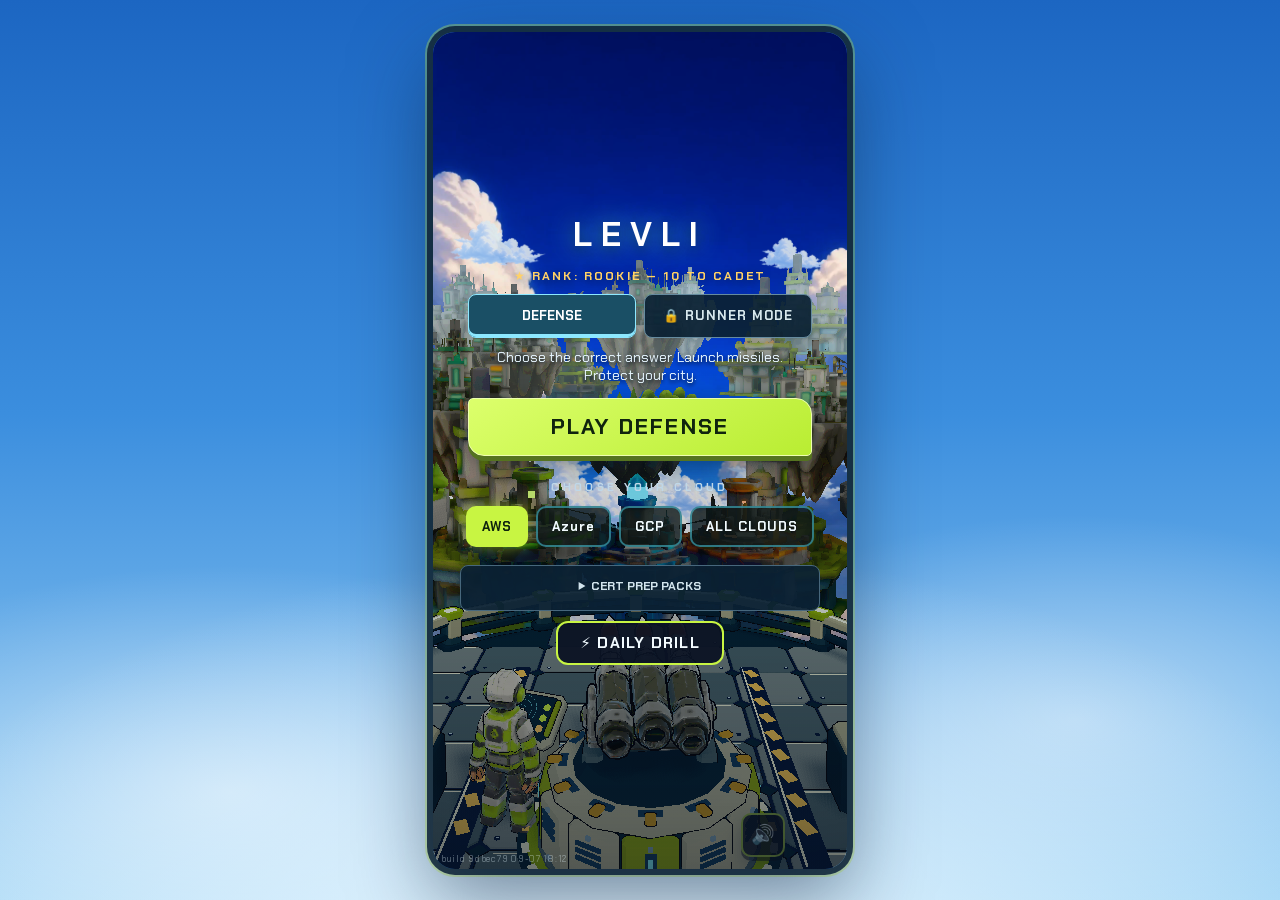
==== commit 7840e566: "Publish approved compact results and expandable review" ====
--- a/index.html
+++ b/index.html
@@ -18,8 +18,8 @@
       href="data:image/svg+xml,%3Csvg xmlns='http://www.w3.org/2000/svg' viewBox='0 0 100 100'%3E%3Cpath d='M50 4 L90 20 V52 C90 76 72 92 50 98 C28 92 10 76 10 52 V20 Z' fill='%23c8f542' stroke='%232c3440' stroke-width='6'/%3E%3C/svg%3E"
     />
     <title>LEVLI: Cloud Defense</title>
-    <script type="module" crossorigin src="./assets/index-Dlv6nXqX.js"></script>
-    <link rel="stylesheet" crossorigin href="./assets/index-HoEUC2IM.css">
+    <script type="module" crossorigin src="./assets/index-UWsmeAIP.js"></script>
+    <link rel="stylesheet" crossorigin href="./assets/index-_gzrLKHC.css">
   </head>
   <body>
     <div id="desktop-frame">
--- a/assets/index-_gzrLKHC.css
+++ b/assets/index-_gzrLKHC.css
@@ -0,0 +1 @@
+@font-face{font-family:Chakra Petch;font-style:normal;font-weight:400;font-display:swap;src:url(./chakra-petch-400-B4bAsm6z.woff2)format("woff2")}@font-face{font-family:Chakra Petch;font-style:normal;font-weight:700;font-display:swap;src:url(./chakra-petch-700-BVfRasCZ.woff2)format("woff2")}:root{--lime:#c8f542;--ink:#141d33;--glass:#0b1424e0;--lime-dark:#8fc21f;--cyan:#4fd8f0;--cyan-deep:#1f9fd0;--orange:#ff9b3d;--coral:#ff6a5e;--yellow:#ffd166;--panel-dark:#0b1424f0;--panel-border:#b9e94c;--hud-text:#f2fbff;--shadow-soft:0 4px 0 #09102080, 0 8px 18px #0a1e3c4d;--safe-top:env(safe-area-inset-top,0px);--safe-bottom:env(safe-area-inset-bottom,0px)}*{box-sizing:border-box;margin:0;padding:0}html,body{-webkit-user-select:none;user-select:none;-webkit-tap-highlight-color:transparent;touch-action:manipulation;background:#17395e;height:100%;font-family:Chakra Petch,Avenir Next Condensed,Arial Narrow,system-ui,-apple-system,sans-serif;overflow:hidden}#desktop-frame{background:radial-gradient(120% 90% at 50% 108%,#eaf7ff 0%,#eaf7ff00 52%),radial-gradient(60% 42% at 18% 88%,#ffffff8c 0%,#fff0 60%),radial-gradient(52% 38% at 84% 80%,#ffffff73 0%,#fff0 60%),linear-gradient(#1c66c2 0%,#3b8ede 46%,#9fd4f5 100%);justify-content:center;align-items:center;display:flex;position:fixed;inset:0}#game-root{background:#3b8ede;width:100%;height:100%;position:relative;overflow:hidden}@media (min-width:768px){#game-root{border-radius:22px;width:min(430px,46vh);height:min(93vh,932px);box-shadow:0 30px 80px #081e3c80,0 0 0 6px #0c2038d9,0 0 0 8px #c8f54259}}#game-canvas{width:100%;height:100%;display:block;position:absolute;inset:0}#game-root:after{content:"";pointer-events:none;z-index:1;background:radial-gradient(125% 95% at 50% 42%,#0000 60%,#0812281a 82%,#060e223d 100%);position:absolute;inset:0}#hud{z-index:2;pointer-events:none;color:var(--hud-text);position:absolute;inset:0;overflow:hidden}#hud button{pointer-events:auto;font-family:inherit}.hud-status{-webkit-backdrop-filter:blur(10px)saturate(1.3);top:calc(10px + var(--safe-top));background:linear-gradient(145deg,#173448,#091925 78%);border:2px solid #426176;border-top-color:#c8f542;border-radius:5px 14px;min-width:118px;padding:7px 12px 8px;position:absolute;left:10px;box-shadow:0 3px #07121e,inset 0 0 0 3px #102434}.hud-levli{letter-spacing:.32em;color:#cfe3d2;font-size:11px;font-weight:700}.hud-score{letter-spacing:.06em;color:var(--lime);font-variant-numeric:tabular-nums;text-shadow:0 2px #263913;font-size:26px;font-weight:800;line-height:1.05}.hud-best{letter-spacing:.14em;color:#9fc0d8;font-variant-numeric:tabular-nums;margin-top:1px;font-size:10px;font-weight:700}.hud-best:empty{display:none}.hud-status.record{border-color:var(--yellow);box-shadow:0 0 16px #ffd16659,0 4px #0a101c8c}.hud-status.record .hud-best{color:var(--yellow)}.hud-wave{letter-spacing:.18em;color:#e9f4ee;margin-top:2px;font-size:12px;font-weight:700}.hud-wave-bar{background:#ffffff2e;border-radius:3px;height:5px;margin-top:4px;overflow:hidden}.hud-wave-bar>div{background:var(--lime);border-radius:3px;width:30%;height:100%;transition:width .4s}.hud-combo{top:calc(186px + var(--safe-top));text-align:left;opacity:0;transition:opacity .25s,transform .25s cubic-bezier(.2,1.6,.4,1);position:absolute;left:14px;transform:scale(.8)}.hud-combo.visible{opacity:1;transform:scale(1)}.hud-combo .combo-label{letter-spacing:.28em;color:#fff;text-shadow:0 2px 6px #0a1e3c99;font-size:12px;font-weight:800}.hud-combo .combo-value{color:var(--lime);text-shadow:0 0 14px #c8f5428c,0 2px 4px #0a1e3c99;font-size:34px;font-weight:800;line-height:1}.hud-combo.bump .combo-value{animation:.35s cubic-bezier(.2,1.8,.4,1) combo-bump}@keyframes combo-bump{0%{transform:scale(1)}40%{transform:scale(1.35)}to{transform:scale(1)}}.hud-shields{-webkit-backdrop-filter:blur(10px)saturate(1.3);top:calc(10px + var(--safe-top));background:var(--glass);box-shadow:var(--shadow-soft);border:2px solid #b9e94ca6;border-radius:10px;gap:7px;padding:8px 10px;display:flex;position:absolute;right:10px}.shield-icon{width:22px;height:26px;transition:opacity .3s,filter .3s}.shield-icon.lost{opacity:.22;filter:grayscale()}.shield-icon.hit-flash{animation:.6s shield-flash}@keyframes shield-flash{0%,40%,80%{filter:brightness(3)drop-shadow(0 0 8px #ff6a5e)}20%,60%,to{filter:none}}.hud-question{-webkit-backdrop-filter:blur(10px)saturate(1.3);top:calc(104px + var(--safe-top));text-align:center;width:min(86%,370px);box-shadow:var(--shadow-soft), 0 0 18px #c8f5422e;clip-path:polygon(14px 0,calc(100% - 14px) 0,100% 12px,100% calc(100% - 12px),calc(100% - 14px) 100%,14px 100%,0 calc(100% - 12px),0 12px);opacity:0;background:linear-gradient(160deg,#193647,#081d2a 75%);border:2px solid #82adbf;border-radius:4px;padding:16px 18px 12px;font-size:18px;font-weight:700;line-height:1.35;transition:opacity .35s;position:absolute;left:50%;transform:translate(-50%)}.hud-question.visible{opacity:1}.hud-question:before{content:"";clip-path:inherit;pointer-events:none;border:1px solid #345b6b;position:absolute;inset:4px}.hud-question:after{content:"";pointer-events:none;background:linear-gradient(90deg,#54d9f4 65%,#0000 65% 70%,#c8f542 70%);width:24%;height:3px;position:absolute;top:2px;left:38%;transform:skew(-30deg)}.hud-timer{background:#ffffff29;border-radius:3px;height:5px;margin-top:8px;overflow:hidden}.hud-timer>div{background:var(--lime);border-radius:3px;width:100%;height:100%;transition:width .15s linear}.hud-timer>div.urgent{background:var(--coral)}.answer-label{box-sizing:border-box;-webkit-backdrop-filter:blur(6px)saturate(1.2);color:#fff;letter-spacing:.025em;overflow-wrap:normal;word-break:normal;text-align:center;text-shadow:0 1px 2px #000a14cc;cursor:pointer;background:linear-gradient(145deg,#184f6af7,#071b2bfa);border:2px solid #69d2fff2;border-radius:5px 13px;min-width:72px;max-width:calc(33.33% - 14px);padding:12px 7px;font-size:19px;font-weight:700;line-height:1.25;transition:transform .12s,box-shadow .2s,background .2s,border-color .2s;position:absolute;transform:translate(-50%,-50%);box-shadow:0 0 18px #4fd8f080,0 4px 14px #06101e59,inset 0 0 14px #4fd8f024}.answer-label:before{content:"";pointer-events:none;border:1px solid #96e1ff59;border-radius:2px 9px;position:absolute;inset:3px}.answer-label:after{content:"";pointer-events:none;background:#78dcfff2;border:1px solid #dcf5ffe6;width:11px;height:11px;position:absolute;bottom:-17px;left:50%;transform:translate(-50%)rotate(45deg);box-shadow:0 0 10px #4fd8f0e6}.answer-label[data-index="0"]:after{background:#b9e94cf2;box-shadow:0 0 10px #b9e94ce6}.answer-label[data-index="2"]:after{background:#f5a24bf2;box-shadow:0 0 10px #f5a24be6}.answer-label[data-index="0"]{border-color:#b9e94cf2;box-shadow:0 0 18px #b9e94c66,0 4px #09102080,inset 0 0 14px #b9e94c1f}.answer-label[data-index="2"]{border-color:#ff9b3df2;box-shadow:0 0 18px #ff9b3d66,0 4px #09102080,inset 0 0 14px #ff9b3d1f}.answer-label:focus-visible{outline:3px solid var(--yellow);outline-offset:2px}.answer-label:hover,.answer-label:focus-visible{outline:none;transform:translate(-50%,-50%)scale(1.07);box-shadow:0 0 22px #4fd8f0cc,inset 0 0 22px #4fd8f04d}.answer-label:active{transform:translate(-50%,-50%)scale(.96)}.answer-label.selected{border-color:var(--yellow);box-shadow:0 0 24px #ffd166d9}.answer-label.correct{border-color:var(--lime);text-shadow:0 0 10px #c8f542e6;background:#34580acc;box-shadow:0 0 26px #c8f542e6}.answer-label.correct:after{content:" ✓"}.answer-label.wrong{border-color:var(--coral);text-shadow:0 0 10px #ff6a5ee6;background:#60120ccc;animation:.4s wrong-shake;box-shadow:0 0 26px #ff6a5ee6}.answer-label.wrong:after{content:" ✕"}.answer-label.disabled{pointer-events:none}@keyframes wrong-shake{0%,to{transform:translate(-50%,-50%)}25%{transform:translate(calc(-50% - 6px),-50%)}75%{transform:translate(calc(6px - 50%),-50%)}}.hud-bossbar{top:calc(196px + var(--safe-top));border:2px solid var(--coral);background:#280e0ccc;border-radius:10px;flex-direction:column;align-items:center;gap:5px;padding:8px 16px;display:none;position:absolute;left:50%;transform:translate(-50%);box-shadow:0 0 18px #ff6a5e73}.hud-bossbar.visible{display:flex}.boss-label{letter-spacing:.22em;color:#ffd9d5;font-size:12px;font-weight:700}.boss-pips{gap:6px;display:flex}.boss-pip{background:var(--coral);border-radius:4px;width:34px;height:9px;transition:background .3s,box-shadow .3s;box-shadow:0 0 8px #ff6a5ecc}.boss-pip.lost{box-shadow:none;background:#ffffff29}.start-rank{letter-spacing:.18em;color:var(--yellow);text-shadow:0 2px 8px #0a1e3ccc;margin-top:2px;font-size:12px;font-weight:700}.start-best{letter-spacing:.14em;color:#cfe3d2;text-shadow:0 2px 8px #0a1e3ccc;font-variant-numeric:tabular-nums;margin-top:4px;font-size:12px;font-weight:700}.start-best:empty{display:none}.hud-newbest{letter-spacing:.08em;color:var(--yellow);background:var(--panel-dark);border:3px solid var(--yellow);opacity:0;pointer-events:none;z-index:30;white-space:nowrap;border-radius:14px;padding:10px 24px;font-size:26px;font-weight:800;position:absolute;top:26%;left:50%;transform:translate(-50%,-50%)scale(.6);box-shadow:0 4px #0a101c8c,0 0 26px #ffd16666}.hud-newbest.visible{animation:2.4s cubic-bezier(.22,1.2,.36,1) forwards newbest-pop}@keyframes newbest-pop{0%{opacity:0;transform:translate(-50%,-50%)scale(.5)}12%{opacity:1;transform:translate(-50%,-50%)scale(1.1)}22%{transform:translate(-50%,-50%)scale(1)}80%{opacity:1}to{opacity:0;transform:translate(-50%,-50%)scale(.94)}}.hud-banner{-webkit-backdrop-filter:blur(10px)saturate(1.3);z-index:6;left:50%;bottom:calc(15% + var(--safe-bottom));background:var(--glass);border:2px solid var(--panel-border);text-align:center;opacity:0;width:min(82%,360px);box-shadow:var(--shadow-soft);border-radius:12px;padding:12px 18px;font-size:15px;font-weight:700;line-height:1.4;transition:opacity .3s,transform .3s cubic-bezier(.2,1.4,.4,1);position:absolute;transform:translate(-50%)scale(.9)}.hud-banner.visible{opacity:1;transform:translate(-50%)scale(1)}.hud-banner.success{border-color:var(--lime);color:#eaffbe}.hud-banner.failure{border-color:var(--coral);color:#ffe1de}.hud-banner .banner-title{letter-spacing:.12em;margin-bottom:4px;font-size:20px;font-weight:800}.hud-banner.combat-feedback{top:var(--feedback-top);max-height:var(--feedback-height);pointer-events:auto;width:min(84%,355px);padding:9px 12px;font-size:13px;line-height:1.35;bottom:auto;overflow-y:auto}.hud-banner.combat-feedback .banner-title{letter-spacing:.055em;font-size:14px}.hud-banner.compact-feedback{padding:6px 10px}.hud-banner.compact-feedback .banner-title,.banner-outcome{display:none}.hud-banner.compact-feedback .banner-outcome{margin-bottom:3px;font-size:11px;font-weight:700;line-height:1.2;display:block}.hud-banner.wave-intro{box-shadow:none;letter-spacing:.3em;color:#fff;text-shadow:0 0 24px #4fd8f0e6,0 4px 10px #0a1e3cb3;background:0 0;border:none;font-size:40px;font-weight:800;top:40%;bottom:auto}.hud-utils{right:10px;bottom:calc(12px + var(--safe-bottom));gap:8px;display:flex;position:absolute}.util-btn{-webkit-backdrop-filter:blur(10px)saturate(1.3);background:var(--glass);width:44px;height:44px;color:var(--hud-text);cursor:pointer;box-shadow:var(--shadow-soft);border:2px solid #b9e94ca6;border-radius:10px;justify-content:center;align-items:center;font-size:19px;transition:transform .1s;display:flex}.util-btn:active{transform:scale(.92)}.util-btn.off{opacity:.55}.hud-gameover,.hud-pause{-webkit-backdrop-filter:blur(3px);backdrop-filter:blur(3px);text-align:center;background:#08101ec7;flex-direction:column;justify-content:center;align-items:center;gap:14px;padding:24px;display:none;position:absolute;inset:0}.hud-gameover.visible,.hud-pause.visible{display:flex}.hud-gameover h2,.hud-pause h2{letter-spacing:.2em;color:var(--coral);text-shadow:0 0 18px #ff6a5e99;font-size:30px}.hud-pause h2{color:var(--cyan);text-shadow:0 0 18px #4fd8f099}.hud-gameover .go-stats{color:#dcedf5;width:min(88%,360px);font-size:16px;line-height:1.5}.go-verdict{text-align:center;color:var(--hud-text);background:#101a18b8;border:2px solid #ffffff38;border-radius:12px;margin-bottom:12px;padding:10px 14px}.go-verdict.record{border-color:var(--yellow);background:#ffd1661f;box-shadow:0 0 18px #ffd16640}.go-verdict-title{letter-spacing:.08em;font-size:16px;font-weight:800}.go-verdict.record .go-verdict-title{color:var(--yellow)}.go-verdict-sub{opacity:.85;margin-top:3px;font-size:12px}.go-grid{text-align:left;background:#101a18b8;border:2px solid #b9e94c80;border-radius:12px;grid-template-columns:1fr 1fr;gap:8px 14px;padding:14px 16px;display:grid}.go-cell .go-label{letter-spacing:.22em;color:#9fb8a8;font-size:10px;font-weight:700}.go-cell .go-value{color:var(--lime);font-size:19px;font-weight:700}.go-review{text-align:left;background:#280e0cbf;border:2px solid #ff6a5e99;border-radius:12px;margin-top:12px;padding:12px 16px}.go-review .go-review-title{letter-spacing:.22em;color:#e8a09a;font-size:10px;font-weight:700}.go-review-list{-webkit-overflow-scrolling:touch;overscroll-behavior:contain;pointer-events:auto;max-height:min(30vh,260px);margin-top:4px;padding-right:6px;overflow-y:auto}.go-review-item{padding:8px 0}.go-review-item+.go-review-item{border-top:1px solid #ff6a5e40}.go-hit-q{color:#fff;margin-top:4px;font-size:14px;font-weight:700}.go-hit-a{color:var(--lime);margin-top:2px;font-size:14px;font-weight:700}.go-hit-x{color:#f4d9d6;margin-top:2px;font-size:12.5px;line-height:1.45}.go-buttons{gap:12px;margin-top:10px;display:flex}.go-retry,.pause-resume{letter-spacing:.14em;color:#10240e;background:var(--lime);cursor:pointer;border:none;border-radius:12px;padding:14px 40px;font-family:inherit;font-size:20px;font-weight:700;transition:transform .1s;box-shadow:0 0 24px #c8f5428c}.go-retry:active,.pause-resume:active{transform:scale(.95)}.go-menu,.go-share,.pause-menu{letter-spacing:.12em;color:var(--hud-text);cursor:pointer;background:#101a18d9;border:2px solid #b9e94c80;border-radius:12px;padding:14px 22px;font-family:inherit;font-size:15px;font-weight:700;transition:transform .1s}.go-menu:active,.go-share:active,.pause-menu:active{transform:scale(.95)}.hud-gameover{padding:max(16px, env(safe-area-inset-top)) max(16px, env(safe-area-inset-right)) max(16px, env(safe-area-inset-bottom)) max(16px, env(safe-area-inset-left));gap:12px}.hud-gameover h2{flex-shrink:0;margin:0;font-size:clamp(22px,6vw,30px)}.hud-gameover .go-stats{overscroll-behavior:contain;pointer-events:auto;flex:0 auto;width:min(100%,360px);min-height:0;overflow-y:auto}.hud-gameover .go-grid{grid-template-columns:minmax(0,1fr) minmax(0,1fr)}.hud-gameover .go-cell .go-value{overflow-wrap:anywhere;font-size:17px}.hud-gameover .go-score-hero{border-bottom:1px solid #b9e94c40;grid-column:1/-1;padding-bottom:8px}.hud-gameover .go-score-hero .go-value{text-shadow:0 0 18px #c8f54240;font-size:38px;line-height:1.2}.hud-gameover .go-study{grid-column:1/-1}.hud-gameover details.go-review{padding:0 14px}.hud-gameover summary.go-review-title{letter-spacing:.08em;cursor:pointer;pointer-events:auto;min-height:48px;padding:14px 0;font-size:11px}.hud-gameover summary:focus-visible,.hud-gameover button:focus-visible{outline:3px solid var(--cyan);outline-offset:-3px}.hud-gameover .go-review-list{max-height:none;margin:0;padding:0 0 10px;overflow:visible}.hud-gameover .go-buttons{flex-shrink:0;grid-template-columns:minmax(0,1fr) minmax(0,1fr);gap:10px;width:min(100%,360px);margin-top:0;display:grid}.hud-gameover .go-retry{grid-column:1/-1;min-height:54px}.hud-gameover .go-share,.hud-gameover .go-menu{min-height:46px;padding:12px 8px;font-size:13px}.hud-tutorial{-webkit-backdrop-filter:blur(2px);backdrop-filter:blur(2px);pointer-events:auto;z-index:5;background:#08101e9e;justify-content:center;align-items:center;display:flex;position:absolute;inset:0}.tut-card{background:var(--glass);border:2px solid var(--panel-border);text-align:center;width:min(84%,330px);box-shadow:var(--shadow-soft), 0 0 26px #c8f54240;border-radius:16px;padding:26px 22px 22px}.tut-emoji{font-size:44px;line-height:1}.tut-title{letter-spacing:.16em;color:var(--lime);margin-top:12px;font-size:20px;font-weight:700}.tut-body{color:#e8f3f8;margin-top:10px;font-size:15px;line-height:1.5}.tut-next{letter-spacing:.12em;color:#10240e;background:var(--lime);cursor:pointer;border:none;border-radius:10px;margin-top:18px;padding:12px 38px;font-family:inherit;font-size:17px;font-weight:700;transition:transform .1s;box-shadow:0 0 18px #c8f54280}.tut-next:active{transform:scale(.95)}.hud-flash{opacity:0;pointer-events:none;background:#fff2c8;position:absolute;inset:0}.hud-flash.active{animation:.4s ease-out screen-flash}@keyframes screen-flash{0%{opacity:.55}to{opacity:0}}.hud-start{padding:max(90px, 20vh) 16px calc(30px + var(--safe-bottom));cursor:default;pointer-events:auto;background:linear-gradient(#08101e00 40%,#08101e8c 100%);flex-direction:column;justify-content:flex-start;align-items:center;gap:10px;display:flex;position:absolute;inset:0;overflow-y:auto}.menu-open>.hud-status,.menu-open>.hud-shields,.menu-open>.hud-combo,.menu-open .hud-utils .util-btn:last-child{visibility:hidden;pointer-events:none}.hud-start.hidden{display:none}.hud-start>*{flex-shrink:0;animation:.5s cubic-bezier(.2,1.4,.4,1) backwards menu-in}.hud-start>:first-child{animation-delay:50ms}.hud-start>:nth-child(2){animation-delay:.1s}.hud-start>:nth-child(3){animation-delay:.15s}.hud-start>:nth-child(4){animation-delay:.2s}.hud-start>:nth-child(5){animation-delay:.25s}.hud-start>:nth-child(6){animation-delay:.3s}.hud-start>:nth-child(7){animation-delay:.35s}.hud-start>:nth-child(8){animation-delay:.4s}.hud-start>:nth-child(9){animation-delay:.45s}@keyframes menu-in{0%{opacity:0;transform:translateY(26px)}}.hud-start .start-title{letter-spacing:.26em;color:#fff;text-shadow:0 0 24px #4fd8f0e6,0 4px 12px #0a1e3ccc;font-size:34px;font-weight:800;animation:.5s cubic-bezier(.2,1.4,.4,1) 50ms backwards menu-in,4.2s ease-in-out .6s infinite title-float}@keyframes title-float{50%{transform:translateY(-6px)}}.hud-start .start-sub{letter-spacing:.22em;color:var(--lime);font-size:15px;font-weight:700;animation:1.4s ease-in-out infinite start-pulse}.start-pick-label{letter-spacing:.3em;color:#bfd7e8;margin-top:6px;font-size:11px;font-weight:700}.start-providers{gap:8px;margin:2px 0 8px;display:flex}.provider-btn{letter-spacing:.08em;color:var(--hud-text);cursor:pointer;background:#101a18cc;border:2px solid #4fd8f080;border-radius:10px;padding:10px 14px;font-family:inherit;font-size:13px;font-weight:700;transition:transform .1s,border-color .15s,background .15s}.provider-btn:active{transform:scale(.94)}.start-packs{flex-wrap:wrap;justify-content:center;gap:8px;max-width:92%;margin:2px 0 8px;display:flex}.pack-btn{border-color:#ffd1668c;padding:9px 12px;font-size:12px}.pack-btn.locked{opacity:.75}.pack-btn.selected{color:#241d05;background:var(--yellow);border-color:var(--yellow);box-shadow:0 0 16px #ffd1668c}.provider-btn.selected{color:#10240e;background:var(--lime);border-color:var(--lime);box-shadow:0 0 16px #c8f5428c}@keyframes start-pulse{0%,to{opacity:1}50%{opacity:.35}}@media (prefers-reduced-motion:reduce){.hud-combo,.hud-banner,.answer-label,.hud-question{transition:none}.hud-combo.bump .combo-value,.answer-label.wrong,.hud-flash.active,.hud-start .start-sub{animation:none}}.hud-modifier{top:calc(178px + var(--safe-top));border:2px solid var(--yellow);color:var(--yellow);letter-spacing:.14em;-webkit-backdrop-filter:blur(8px);opacity:0;pointer-events:none;z-index:1;background:#281a06b8;border-radius:999px;padding:7px 16px;font-size:13px;font-weight:700;transition:opacity .3s,transform .3s cubic-bezier(.2,1.5,.4,1);position:absolute;left:50%;transform:translate(-50%)scale(.9);box-shadow:0 0 16px #ffd16666}.hud-modifier.visible{opacity:1;transform:translate(-50%)scale(1)}.restore-btn{letter-spacing:.08em;color:#cfe3ea;cursor:pointer;background:0 0;border:none;margin-top:2px;padding:8px 14px;font-family:inherit;font-size:12px;font-weight:700;text-decoration:underline}.build-stamp{left:8px;bottom:calc(4px + var(--safe-bottom));letter-spacing:.08em;color:#dcedf566;pointer-events:none;z-index:7;font-size:9px;position:absolute}.runner-mode-btn{letter-spacing:.08em;color:var(--hud-text);background:var(--panel-dark);border:2px solid var(--panel-border);cursor:pointer;border-radius:12px;margin-top:10px;padding:10px 22px;font-family:inherit;font-size:.95rem;font-weight:700}.runner-mode-btn.locked{opacity:.65;border-color:#7a8494;font-size:.72rem}.hud-start .runner-mode-btn:not(.locked){animation:.5s cubic-bezier(.2,1.4,.4,1) .35s backwards menu-in,2.6s ease-in-out 1s infinite runner-glow}@keyframes runner-glow{0%,to{box-shadow:0 0 #4fd8f000}50%{box-shadow:0 0 18px #4fd8f08c}}.drill-btn{letter-spacing:.08em;color:var(--hud-text);background:var(--panel-dark);border:2px solid var(--lime);cursor:pointer;border-radius:12px;margin-top:10px;padding:10px 22px;font-family:inherit;font-size:.95rem;font-weight:700}.hud-start .drill-btn:not(.done){animation:.5s cubic-bezier(.2,1.4,.4,1) .3s backwards menu-in,2.6s ease-in-out .8s infinite drill-glow}.drill-btn.done{border-color:var(--panel-border);opacity:.8}@keyframes drill-glow{0%,to{box-shadow:0 0 #c8f54200}50%{box-shadow:0 0 18px #c8f54280}}.start-packs.pulse{animation:.9s packs-pulse}@keyframes packs-pulse{0%,to{transform:scale(1)}30%{transform:scale(1.06)}60%{transform:scale(.99)}}.runner-hud{pointer-events:none;z-index:30;display:none;position:absolute;inset:0}.runner-hud.visible{display:block}.runner-top{top:calc(10px + var(--safe-top));align-items:center;gap:12px;display:flex;position:absolute;left:12px;right:12px}.runner-score{color:var(--lime);background:var(--glass);border:2px solid var(--panel-border);border-radius:10px;flex-direction:column;padding:6px 14px;font-size:1.3rem;font-weight:700;line-height:1.1;display:flex}.runner-best{letter-spacing:.1em;color:#9fc0d8;font-variant-numeric:tabular-nums;font-size:.58rem;font-weight:700}.runner-best:empty{display:none}.runner-score.record{border-color:var(--yellow);box-shadow:0 0 14px #ffd16666}.runner-score.record .runner-best{color:var(--yellow)}.runner-combo{color:#ffd166;background:var(--glass);border:2px solid var(--panel-border);opacity:0;border-radius:10px;padding:6px 10px;font-size:.85rem;font-weight:700;transition:opacity .2s}.runner-combo.visible{opacity:1}.runner-popup{letter-spacing:.02em;pointer-events:none;-webkit-text-stroke:1.5px #0a121cd9;text-shadow:0 3px 14px #000000b3;font-size:2.8rem;font-weight:700;animation:1s ease-out forwards runner-popup-float;position:absolute;transform:translate(-50%,-50%)}.runner-popup.good{color:var(--lime)}.runner-popup.bad{color:#ff6a5e}@keyframes runner-popup-float{0%{opacity:0;transform:translate(-50%,-50%)scale(.5)}15%{opacity:1;transform:translate(-50%,-50%)scale(1.2)}to{opacity:0;transform:translate(-50%,calc(-50% - 100px))scale(1)}}.hud-start .start-sub{color:#10240e;letter-spacing:.1em;cursor:pointer;background:linear-gradient(150deg,#dcff6c,#b9ed32);border:1px solid #edffb0;border-radius:5px 16px;width:min(90%,360px);min-height:58px;margin:4px 0 8px;padding:14px 20px;font:700 22px/1.2 Chakra Petch,sans-serif;animation:none;box-shadow:0 5px #557320,0 8px 24px #07172480}.start-modes{gap:8px;width:min(90%,360px);display:flex}.hud-start .start-modes .mode-choice{color:#d7e8ed;opacity:1;cursor:pointer;background:#0b2234ed;border:1px solid #668b9f;border-radius:8px;flex:1;min-height:44px;margin:0;padding:8px;font:700 13px Chakra Petch,sans-serif;animation:none}.hud-start .start-modes .mode-choice[aria-pressed=true]{color:#fff;background:#1a4f65;border-color:#8de8ff;box-shadow:inset 0 -3px #8de8ff}.start-mode-description{text-align:center;color:#e7f6ff;text-shadow:0 2px 4px #00101d;max-width:340px;min-height:36px;padding:0 8px;font-size:14px;line-height:1.3}.start-pack-details{text-align:center;background:#0b2234ed;border:1px solid #47677c;border-radius:8px;width:min(94%,380px)}.start-pack-summary{color:#d2e4ed;cursor:pointer;min-height:44px;padding:12px;font-size:12px;font-weight:700}.start-pack-details .start-packs{max-width:100%;padding:0 8px 8px}.hud-start .drill-btn{min-height:44px;margin-top:0;animation:none}.hud-start button:focus-visible,.start-pack-summary:focus-visible{outline-offset:3px;outline:3px solid #fff}@media (max-height:760px){.hud-start{padding-top:max(34px, var(--safe-top));gap:7px}}.runner-steer{bottom:calc(26px + var(--safe-bottom));pointer-events:auto;width:64px;height:64px;color:var(--hud-text);background:var(--glass);border:2px solid var(--panel-border);cursor:pointer;opacity:.85;border-radius:16px;font-size:1.5rem;position:absolute}.runner-steer:active{background:#c8f54240}.runner-steer-l{left:16px}.runner-steer-r{right:16px}.runner-score.bump{animation:.28s ease-out runner-score-pop}@keyframes runner-score-pop{0%{transform:scale(1)}35%{transform:scale(1.14)}to{transform:scale(1)}}.runner-lane,.runner-steer,.runner-iconbtn,.runner-exit{transition:transform 80ms ease-out}.runner-lane:active{transform:scale(.96)}.runner-steer:active,.runner-iconbtn:active,.runner-exit:active{transform:scale(.92)}.runner-shields{gap:6px;display:flex}.runner-shield{background:var(--lime);border:1px solid #eaffbe;border-radius:4px;width:16px;height:16px}.runner-shield.lost{background:#3a4450;border-color:#5d6a78}.runner-exit,.runner-iconbtn{pointer-events:auto;width:40px;height:40px;color:var(--hud-text);background:var(--glass);border:2px solid var(--panel-border);cursor:pointer;border-radius:10px;font-size:1.1rem}.runner-music{margin-left:auto}.runner-iconbtn.off{opacity:.45}.runner-over.runner-pause h2{color:var(--cyan)}.runner-question{top:calc(64px + var(--safe-top));text-align:center;width:min(92%,560px);color:var(--hud-text);background:linear-gradient(160deg,#193647,#081d2a 75%);border:2px solid #82adbf;border-radius:4px 14px;padding:12px 16px;font-size:1.1rem;font-weight:700;position:absolute;left:50%;transform:translate(-50%);box-shadow:0 6px 18px #06101e4d,inset 0 0 0 3px #153441}.runner-lanes{justify-content:center;gap:3%;padding:0 2%;display:flex;position:absolute;top:27%;left:0;right:0}.runner-lane{pointer-events:auto;max-width:31%;min-height:58px;color:var(--hud-text);text-shadow:0 1px 2px #000a14cc;cursor:pointer;background:linear-gradient(145deg,#184f6af7,#071b2bfa);border:2px solid;border-radius:5px 13px;flex:1 1 0;padding:8px 6px;font-family:inherit;font-size:.85rem;font-weight:700;line-height:1.25;position:relative;box-shadow:0 4px 14px #06101e59,inset 0 0 14px #4fd8f024}.runner-lane-0{border-color:var(--lime)}.runner-lane-1{border-color:var(--cyan)}.runner-lane-2{border-color:var(--orange)}.runner-lane:before{content:"";pointer-events:none;border:1px solid #96e1ff59;border-radius:2px 9px;position:absolute;inset:3px}.runner-lane:after{content:attr(data-status);letter-spacing:.04em;color:#c8dce6;height:2.5em;margin-top:5px;font-size:10px;line-height:1.25;display:block}.runner-lane[aria-pressed=true]{box-shadow:0 0 0 2px #fff,0 0 18px #4fd8f066}.runner-lane[data-hazard=true]:after{color:#ffd166;font-weight:700}.runner-hud.pre-question .runner-question,.runner-hud.pre-question .runner-lanes{opacity:0;transition:opacity .2s}.runner-countdown{letter-spacing:.14em;pointer-events:none;-webkit-text-stroke:2px #0a121cd9;text-shadow:0 4px 18px #000000a6;opacity:0;font-size:3.4rem;font-weight:800;position:absolute;top:38%;left:50%;transform:translate(-50%,-50%)}.runner-countdown.visible{opacity:1;animation:.75s cubic-bezier(.2,1.6,.4,1) runner-count-pop}.runner-countdown[data-stage="0"]{color:#fff}.runner-countdown[data-stage="1"]{color:var(--yellow)}.runner-countdown[data-stage="2"]{color:var(--lime)}@keyframes runner-count-pop{0%{opacity:0;transform:translate(-50%,-50%)scale(.35)}30%{opacity:1;transform:translate(-50%,-50%)scale(1.18)}to{transform:translate(-50%,-50%)scale(1)}}.runner-hint{bottom:calc(30px + var(--safe-bottom));letter-spacing:.08em;color:var(--cyan);background:var(--panel-dark);border:2px solid var(--cyan);white-space:pre-line;text-align:center;pointer-events:none;opacity:0;border-radius:10px;width:calc(100% - 184px);max-width:280px;padding:8px 14px;font-size:12px;font-weight:700;transition:opacity .25s;position:absolute;left:50%;transform:translate(-50%)}.runner-hint.visible{opacity:1;animation:.35s cubic-bezier(.2,1.6,.4,1) runner-feedback-pop}.runner-feedback{top:var(--runner-feedback-top,calc(27% + 100px));white-space:pre-line;letter-spacing:.06em;color:var(--coral);background:var(--panel-dark);border:2px solid var(--coral);opacity:0;text-align:center;border-radius:10px;max-width:90%;padding:8px 16px;font-size:.85rem;font-weight:700;transition:opacity .15s;position:absolute;left:50%;transform:translate(-50%)}.runner-feedback.visible{opacity:1;animation:.35s cubic-bezier(.2,1.6,.4,1) runner-feedback-pop}@keyframes runner-feedback-pop{0%{transform:translate(-50%)scale(.6)}to{transform:translate(-50%)scale(1)}}.runner-feedback.good{color:var(--lime);border-color:var(--lime)}.runner-over{pointer-events:auto;background:#0a121cd1;flex-direction:column;justify-content:center;align-items:center;gap:18px;display:none;position:absolute;inset:0}.runner-over.visible{display:flex}.runner-over h2{color:var(--coral);letter-spacing:.14em;font-size:1.6rem}.runner-over-stats{flex-wrap:wrap;justify-content:center;gap:22px;display:flex}.runner-over-verdict{text-align:center;letter-spacing:.08em;color:var(--hud-text);flex-direction:column;flex-basis:100%;gap:2px;font-size:1rem;font-weight:800;display:flex}.runner-over-verdict small{letter-spacing:.04em;opacity:.85;font-size:.72rem;font-weight:600}.runner-over-verdict.record{color:var(--yellow)}.runner-over-cell{color:var(--hud-text);flex-direction:column;align-items:center;gap:4px;display:flex}.runner-over-cell span{opacity:.75;letter-spacing:.1em;font-size:.7rem}.runner-over-cell strong{color:var(--lime);font-size:1.25rem}.runner-over-buttons{gap:14px;display:flex}#hud.runner-on .hud-status,#hud.runner-on .hud-shields,#hud.runner-on .hud-combo,#hud.runner-on .hud-modifier,#hud.runner-on .hud-question,#hud.runner-on .hud-bossbar,#hud.runner-on .hud-utils{display:none}
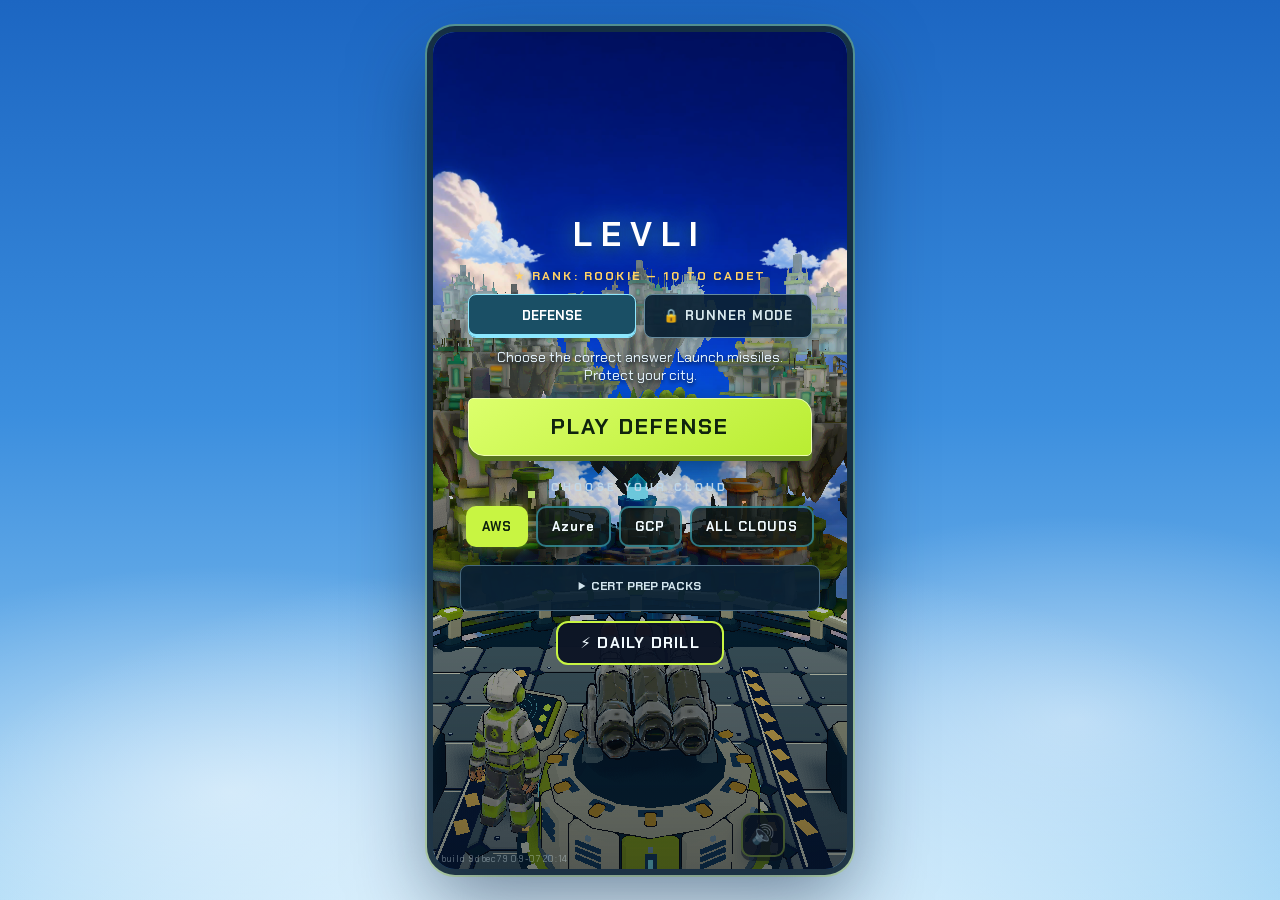
==== commit cb4613ac: "Hide question and answer text while paused in both modes" ====
--- a/index.html
+++ b/index.html
@@ -18,8 +18,8 @@
       href="data:image/svg+xml,%3Csvg xmlns='http://www.w3.org/2000/svg' viewBox='0 0 100 100'%3E%3Cpath d='M50 4 L90 20 V52 C90 76 72 92 50 98 C28 92 10 76 10 52 V20 Z' fill='%23c8f542' stroke='%232c3440' stroke-width='6'/%3E%3C/svg%3E"
     />
     <title>LEVLI: Cloud Defense</title>
-    <script type="module" crossorigin src="./assets/index-UWsmeAIP.js"></script>
-    <link rel="stylesheet" crossorigin href="./assets/index-_gzrLKHC.css">
+    <script type="module" crossorigin src="./assets/index-Dfuz4vG4.js"></script>
+    <link rel="stylesheet" crossorigin href="./assets/index-BaXIxiSo.css">
   </head>
   <body>
     <div id="desktop-frame">
--- a/assets/index-BaXIxiSo.css
+++ b/assets/index-BaXIxiSo.css
@@ -0,0 +1 @@
+@font-face{font-family:Chakra Petch;font-style:normal;font-weight:400;font-display:swap;src:url(./chakra-petch-400-B4bAsm6z.woff2)format("woff2")}@font-face{font-family:Chakra Petch;font-style:normal;font-weight:700;font-display:swap;src:url(./chakra-petch-700-BVfRasCZ.woff2)format("woff2")}:root{--lime:#c8f542;--ink:#141d33;--glass:#0b1424e0;--lime-dark:#8fc21f;--cyan:#4fd8f0;--cyan-deep:#1f9fd0;--orange:#ff9b3d;--coral:#ff6a5e;--yellow:#ffd166;--panel-dark:#0b1424f0;--panel-border:#b9e94c;--hud-text:#f2fbff;--shadow-soft:0 4px 0 #09102080, 0 8px 18px #0a1e3c4d;--safe-top:env(safe-area-inset-top,0px);--safe-bottom:env(safe-area-inset-bottom,0px)}*{box-sizing:border-box;margin:0;padding:0}html,body{-webkit-user-select:none;user-select:none;-webkit-tap-highlight-color:transparent;touch-action:manipulation;background:#17395e;height:100%;font-family:Chakra Petch,Avenir Next Condensed,Arial Narrow,system-ui,-apple-system,sans-serif;overflow:hidden}#desktop-frame{background:radial-gradient(120% 90% at 50% 108%,#eaf7ff 0%,#eaf7ff00 52%),radial-gradient(60% 42% at 18% 88%,#ffffff8c 0%,#fff0 60%),radial-gradient(52% 38% at 84% 80%,#ffffff73 0%,#fff0 60%),linear-gradient(#1c66c2 0%,#3b8ede 46%,#9fd4f5 100%);justify-content:center;align-items:center;display:flex;position:fixed;inset:0}#game-root{background:#3b8ede;width:100%;height:100%;position:relative;overflow:hidden}@media (min-width:768px){#game-root{border-radius:22px;width:min(430px,46vh);height:min(93vh,932px);box-shadow:0 30px 80px #081e3c80,0 0 0 6px #0c2038d9,0 0 0 8px #c8f54259}}#game-canvas{width:100%;height:100%;display:block;position:absolute;inset:0}#game-root:after{content:"";pointer-events:none;z-index:1;background:radial-gradient(125% 95% at 50% 42%,#0000 60%,#0812281a 82%,#060e223d 100%);position:absolute;inset:0}#hud{z-index:2;pointer-events:none;color:var(--hud-text);position:absolute;inset:0;overflow:hidden}#hud button{pointer-events:auto;font-family:inherit}.hud-status{-webkit-backdrop-filter:blur(10px)saturate(1.3);top:calc(10px + var(--safe-top));background:linear-gradient(145deg,#173448,#091925 78%);border:2px solid #426176;border-top-color:#c8f542;border-radius:5px 14px;min-width:118px;padding:7px 12px 8px;position:absolute;left:10px;box-shadow:0 3px #07121e,inset 0 0 0 3px #102434}.hud-levli{letter-spacing:.32em;color:#cfe3d2;font-size:11px;font-weight:700}.hud-score{letter-spacing:.06em;color:var(--lime);font-variant-numeric:tabular-nums;text-shadow:0 2px #263913;font-size:26px;font-weight:800;line-height:1.05}.hud-best{letter-spacing:.14em;color:#9fc0d8;font-variant-numeric:tabular-nums;margin-top:1px;font-size:10px;font-weight:700}.hud-best:empty{display:none}.hud-status.record{border-color:var(--yellow);box-shadow:0 0 16px #ffd16659,0 4px #0a101c8c}.hud-status.record .hud-best{color:var(--yellow)}.hud-wave{letter-spacing:.18em;color:#e9f4ee;margin-top:2px;font-size:12px;font-weight:700}.hud-wave-bar{background:#ffffff2e;border-radius:3px;height:5px;margin-top:4px;overflow:hidden}.hud-wave-bar>div{background:var(--lime);border-radius:3px;width:30%;height:100%;transition:width .4s}.hud-combo{top:calc(186px + var(--safe-top));text-align:left;opacity:0;transition:opacity .25s,transform .25s cubic-bezier(.2,1.6,.4,1);position:absolute;left:14px;transform:scale(.8)}.hud-combo.visible{opacity:1;transform:scale(1)}.hud-combo .combo-label{letter-spacing:.28em;color:#fff;text-shadow:0 2px 6px #0a1e3c99;font-size:12px;font-weight:800}.hud-combo .combo-value{color:var(--lime);text-shadow:0 0 14px #c8f5428c,0 2px 4px #0a1e3c99;font-size:34px;font-weight:800;line-height:1}.hud-combo.bump .combo-value{animation:.35s cubic-bezier(.2,1.8,.4,1) combo-bump}@keyframes combo-bump{0%{transform:scale(1)}40%{transform:scale(1.35)}to{transform:scale(1)}}.hud-shields{-webkit-backdrop-filter:blur(10px)saturate(1.3);top:calc(10px + var(--safe-top));background:var(--glass);box-shadow:var(--shadow-soft);border:2px solid #b9e94ca6;border-radius:10px;gap:7px;padding:8px 10px;display:flex;position:absolute;right:10px}.shield-icon{width:22px;height:26px;transition:opacity .3s,filter .3s}.shield-icon.lost{opacity:.22;filter:grayscale()}.shield-icon.hit-flash{animation:.6s shield-flash}@keyframes shield-flash{0%,40%,80%{filter:brightness(3)drop-shadow(0 0 8px #ff6a5e)}20%,60%,to{filter:none}}.hud-question{-webkit-backdrop-filter:blur(10px)saturate(1.3);top:calc(104px + var(--safe-top));text-align:center;width:min(86%,370px);box-shadow:var(--shadow-soft), 0 0 18px #c8f5422e;clip-path:polygon(14px 0,calc(100% - 14px) 0,100% 12px,100% calc(100% - 12px),calc(100% - 14px) 100%,14px 100%,0 calc(100% - 12px),0 12px);opacity:0;background:linear-gradient(160deg,#193647,#081d2a 75%);border:2px solid #82adbf;border-radius:4px;padding:16px 18px 12px;font-size:18px;font-weight:700;line-height:1.35;transition:opacity .35s;position:absolute;left:50%;transform:translate(-50%)}.hud-question.visible{opacity:1}.hud-question:before{content:"";clip-path:inherit;pointer-events:none;border:1px solid #345b6b;position:absolute;inset:4px}.hud-question:after{content:"";pointer-events:none;background:linear-gradient(90deg,#54d9f4 65%,#0000 65% 70%,#c8f542 70%);width:24%;height:3px;position:absolute;top:2px;left:38%;transform:skew(-30deg)}.hud-timer{background:#ffffff29;border-radius:3px;height:5px;margin-top:8px;overflow:hidden}.hud-timer>div{background:var(--lime);border-radius:3px;width:100%;height:100%;transition:width .15s linear}.hud-timer>div.urgent{background:var(--coral)}.answer-label{box-sizing:border-box;-webkit-backdrop-filter:blur(6px)saturate(1.2);color:#fff;letter-spacing:.025em;overflow-wrap:normal;word-break:normal;text-align:center;text-shadow:0 1px 2px #000a14cc;cursor:pointer;background:linear-gradient(145deg,#184f6af7,#071b2bfa);border:2px solid #69d2fff2;border-radius:5px 13px;min-width:72px;max-width:calc(33.33% - 14px);padding:12px 7px;font-size:19px;font-weight:700;line-height:1.25;transition:transform .12s,box-shadow .2s,background .2s,border-color .2s;position:absolute;transform:translate(-50%,-50%);box-shadow:0 0 18px #4fd8f080,0 4px 14px #06101e59,inset 0 0 14px #4fd8f024}.answer-label:before{content:"";pointer-events:none;border:1px solid #96e1ff59;border-radius:2px 9px;position:absolute;inset:3px}.answer-label:after{content:"";pointer-events:none;background:#78dcfff2;border:1px solid #dcf5ffe6;width:11px;height:11px;position:absolute;bottom:-17px;left:50%;transform:translate(-50%)rotate(45deg);box-shadow:0 0 10px #4fd8f0e6}.answer-label[data-index="0"]:after{background:#b9e94cf2;box-shadow:0 0 10px #b9e94ce6}.answer-label[data-index="2"]:after{background:#f5a24bf2;box-shadow:0 0 10px #f5a24be6}.answer-label[data-index="0"]{border-color:#b9e94cf2;box-shadow:0 0 18px #b9e94c66,0 4px #09102080,inset 0 0 14px #b9e94c1f}.answer-label[data-index="2"]{border-color:#ff9b3df2;box-shadow:0 0 18px #ff9b3d66,0 4px #09102080,inset 0 0 14px #ff9b3d1f}.answer-label:focus-visible{outline:3px solid var(--yellow);outline-offset:2px}.answer-label:hover,.answer-label:focus-visible{outline:none;transform:translate(-50%,-50%)scale(1.07);box-shadow:0 0 22px #4fd8f0cc,inset 0 0 22px #4fd8f04d}.answer-label:active{transform:translate(-50%,-50%)scale(.96)}.answer-label.selected{border-color:var(--yellow);box-shadow:0 0 24px #ffd166d9}.answer-label.correct{border-color:var(--lime);text-shadow:0 0 10px #c8f542e6;background:#34580acc;box-shadow:0 0 26px #c8f542e6}.answer-label.correct:after{content:" ✓"}.answer-label.wrong{border-color:var(--coral);text-shadow:0 0 10px #ff6a5ee6;background:#60120ccc;animation:.4s wrong-shake;box-shadow:0 0 26px #ff6a5ee6}.answer-label.wrong:after{content:" ✕"}.answer-label.disabled{pointer-events:none}@keyframes wrong-shake{0%,to{transform:translate(-50%,-50%)}25%{transform:translate(calc(-50% - 6px),-50%)}75%{transform:translate(calc(6px - 50%),-50%)}}.hud-bossbar{top:calc(196px + var(--safe-top));border:2px solid var(--coral);background:#280e0ccc;border-radius:10px;flex-direction:column;align-items:center;gap:5px;padding:8px 16px;display:none;position:absolute;left:50%;transform:translate(-50%);box-shadow:0 0 18px #ff6a5e73}.hud-bossbar.visible{display:flex}.boss-label{letter-spacing:.22em;color:#ffd9d5;font-size:12px;font-weight:700}.boss-pips{gap:6px;display:flex}.boss-pip{background:var(--coral);border-radius:4px;width:34px;height:9px;transition:background .3s,box-shadow .3s;box-shadow:0 0 8px #ff6a5ecc}.boss-pip.lost{box-shadow:none;background:#ffffff29}.start-rank{letter-spacing:.18em;color:var(--yellow);text-shadow:0 2px 8px #0a1e3ccc;margin-top:2px;font-size:12px;font-weight:700}.start-best{letter-spacing:.14em;color:#cfe3d2;text-shadow:0 2px 8px #0a1e3ccc;font-variant-numeric:tabular-nums;margin-top:4px;font-size:12px;font-weight:700}.start-best:empty{display:none}.hud-newbest{letter-spacing:.08em;color:var(--yellow);background:var(--panel-dark);border:3px solid var(--yellow);opacity:0;pointer-events:none;z-index:30;white-space:nowrap;border-radius:14px;padding:10px 24px;font-size:26px;font-weight:800;position:absolute;top:26%;left:50%;transform:translate(-50%,-50%)scale(.6);box-shadow:0 4px #0a101c8c,0 0 26px #ffd16666}.hud-newbest.visible{animation:2.4s cubic-bezier(.22,1.2,.36,1) forwards newbest-pop}@keyframes newbest-pop{0%{opacity:0;transform:translate(-50%,-50%)scale(.5)}12%{opacity:1;transform:translate(-50%,-50%)scale(1.1)}22%{transform:translate(-50%,-50%)scale(1)}80%{opacity:1}to{opacity:0;transform:translate(-50%,-50%)scale(.94)}}.hud-banner{-webkit-backdrop-filter:blur(10px)saturate(1.3);z-index:6;left:50%;bottom:calc(15% + var(--safe-bottom));background:var(--glass);border:2px solid var(--panel-border);text-align:center;opacity:0;width:min(82%,360px);box-shadow:var(--shadow-soft);border-radius:12px;padding:12px 18px;font-size:15px;font-weight:700;line-height:1.4;transition:opacity .3s,transform .3s cubic-bezier(.2,1.4,.4,1);position:absolute;transform:translate(-50%)scale(.9)}.hud-banner.visible{opacity:1;transform:translate(-50%)scale(1)}.hud-banner.success{border-color:var(--lime);color:#eaffbe}.hud-banner.failure{border-color:var(--coral);color:#ffe1de}.hud-banner .banner-title{letter-spacing:.12em;margin-bottom:4px;font-size:20px;font-weight:800}.hud-banner.combat-feedback{top:var(--feedback-top);max-height:var(--feedback-height);pointer-events:auto;width:min(84%,355px);padding:9px 12px;font-size:13px;line-height:1.35;bottom:auto;overflow-y:auto}.hud-banner.combat-feedback .banner-title{letter-spacing:.055em;font-size:14px}.hud-banner.compact-feedback{padding:6px 10px}.hud-banner.compact-feedback .banner-title,.banner-outcome{display:none}.hud-banner.compact-feedback .banner-outcome{margin-bottom:3px;font-size:11px;font-weight:700;line-height:1.2;display:block}.hud-banner.wave-intro{box-shadow:none;letter-spacing:.3em;color:#fff;text-shadow:0 0 24px #4fd8f0e6,0 4px 10px #0a1e3cb3;background:0 0;border:none;font-size:40px;font-weight:800;top:40%;bottom:auto}.hud-utils{right:10px;bottom:calc(12px + var(--safe-bottom));gap:8px;display:flex;position:absolute}.util-btn{-webkit-backdrop-filter:blur(10px)saturate(1.3);background:var(--glass);width:44px;height:44px;color:var(--hud-text);cursor:pointer;box-shadow:var(--shadow-soft);border:2px solid #b9e94ca6;border-radius:10px;justify-content:center;align-items:center;font-size:19px;transition:transform .1s;display:flex}.util-btn:active{transform:scale(.92)}.util-btn.off{opacity:.55}.hud-gameover,.hud-pause{-webkit-backdrop-filter:blur(3px);backdrop-filter:blur(3px);text-align:center;background:#08101ec7;flex-direction:column;justify-content:center;align-items:center;gap:14px;padding:24px;display:none;position:absolute;inset:0}.hud-gameover.visible,.hud-pause.visible{display:flex}.hud-gameover h2,.hud-pause h2{letter-spacing:.2em;color:var(--coral);text-shadow:0 0 18px #ff6a5e99;font-size:30px}.hud-pause h2{color:var(--cyan);text-shadow:0 0 18px #4fd8f099}#hud:has(.hud-pause.visible) :is(.hud-question,.answer-label,.hud-banner,.hud-modifier){visibility:hidden!important;pointer-events:none!important}.runner-hud:has(.runner-pause.visible) :is(.runner-question,.runner-lanes,.runner-feedback,.runner-hint){visibility:hidden!important;pointer-events:none!important}.hud-gameover .go-stats{color:#dcedf5;width:min(88%,360px);font-size:16px;line-height:1.5}.go-verdict{text-align:center;color:var(--hud-text);background:#101a18b8;border:2px solid #ffffff38;border-radius:12px;margin-bottom:12px;padding:10px 14px}.go-verdict.record{border-color:var(--yellow);background:#ffd1661f;box-shadow:0 0 18px #ffd16640}.go-verdict-title{letter-spacing:.08em;font-size:16px;font-weight:800}.go-verdict.record .go-verdict-title{color:var(--yellow)}.go-verdict-sub{opacity:.85;margin-top:3px;font-size:12px}.go-grid{text-align:left;background:#101a18b8;border:2px solid #b9e94c80;border-radius:12px;grid-template-columns:1fr 1fr;gap:8px 14px;padding:14px 16px;display:grid}.go-cell .go-label{letter-spacing:.22em;color:#9fb8a8;font-size:10px;font-weight:700}.go-cell .go-value{color:var(--lime);font-size:19px;font-weight:700}.go-review{text-align:left;background:#280e0cbf;border:2px solid #ff6a5e99;border-radius:12px;margin-top:12px;padding:12px 16px}.go-review .go-review-title{letter-spacing:.22em;color:#e8a09a;font-size:10px;font-weight:700}.go-review-list{-webkit-overflow-scrolling:touch;overscroll-behavior:contain;pointer-events:auto;max-height:min(30vh,260px);margin-top:4px;padding-right:6px;overflow-y:auto}.go-review-item{padding:8px 0}.go-review-item+.go-review-item{border-top:1px solid #ff6a5e40}.go-hit-q{color:#fff;margin-top:4px;font-size:14px;font-weight:700}.go-hit-a{color:var(--lime);margin-top:2px;font-size:14px;font-weight:700}.go-hit-x{color:#f4d9d6;margin-top:2px;font-size:12.5px;line-height:1.45}.go-buttons{gap:12px;margin-top:10px;display:flex}.go-retry,.pause-resume{letter-spacing:.14em;color:#10240e;background:var(--lime);cursor:pointer;border:none;border-radius:12px;padding:14px 40px;font-family:inherit;font-size:20px;font-weight:700;transition:transform .1s;box-shadow:0 0 24px #c8f5428c}.go-retry:active,.pause-resume:active{transform:scale(.95)}.go-menu,.go-share,.pause-menu{letter-spacing:.12em;color:var(--hud-text);cursor:pointer;background:#101a18d9;border:2px solid #b9e94c80;border-radius:12px;padding:14px 22px;font-family:inherit;font-size:15px;font-weight:700;transition:transform .1s}.go-menu:active,.go-share:active,.pause-menu:active{transform:scale(.95)}.hud-gameover{padding:max(16px, env(safe-area-inset-top)) max(16px, env(safe-area-inset-right)) max(16px, env(safe-area-inset-bottom)) max(16px, env(safe-area-inset-left));gap:12px}.hud-gameover h2{flex-shrink:0;margin:0;font-size:clamp(22px,6vw,30px)}.hud-gameover .go-stats{overscroll-behavior:contain;pointer-events:auto;flex:0 auto;width:min(100%,360px);min-height:0;overflow-y:auto}.hud-gameover .go-grid{grid-template-columns:minmax(0,1fr) minmax(0,1fr)}.hud-gameover .go-cell .go-value{overflow-wrap:anywhere;font-size:17px}.hud-gameover .go-score-hero{border-bottom:1px solid #b9e94c40;grid-column:1/-1;padding-bottom:8px}.hud-gameover .go-score-hero .go-value{text-shadow:0 0 18px #c8f54240;font-size:38px;line-height:1.2}.hud-gameover .go-study{grid-column:1/-1}.hud-gameover details.go-review{padding:0 14px}.hud-gameover summary.go-review-title{letter-spacing:.08em;cursor:pointer;pointer-events:auto;min-height:48px;padding:14px 0;font-size:11px}.hud-gameover summary:focus-visible,.hud-gameover button:focus-visible{outline:3px solid var(--cyan);outline-offset:-3px}.hud-gameover .go-review-list{max-height:none;margin:0;padding:0 0 10px;overflow:visible}.hud-gameover .go-buttons{flex-shrink:0;grid-template-columns:minmax(0,1fr) minmax(0,1fr);gap:10px;width:min(100%,360px);margin-top:0;display:grid}.hud-gameover .go-retry{grid-column:1/-1;min-height:54px}.hud-gameover .go-share,.hud-gameover .go-menu{min-height:46px;padding:12px 8px;font-size:13px}.hud-tutorial{-webkit-backdrop-filter:blur(2px);backdrop-filter:blur(2px);pointer-events:auto;z-index:5;background:#08101e9e;justify-content:center;align-items:center;display:flex;position:absolute;inset:0}.tut-card{background:var(--glass);border:2px solid var(--panel-border);text-align:center;width:min(84%,330px);box-shadow:var(--shadow-soft), 0 0 26px #c8f54240;border-radius:16px;padding:26px 22px 22px}.tut-emoji{font-size:44px;line-height:1}.tut-title{letter-spacing:.16em;color:var(--lime);margin-top:12px;font-size:20px;font-weight:700}.tut-body{color:#e8f3f8;margin-top:10px;font-size:15px;line-height:1.5}.tut-next{letter-spacing:.12em;color:#10240e;background:var(--lime);cursor:pointer;border:none;border-radius:10px;margin-top:18px;padding:12px 38px;font-family:inherit;font-size:17px;font-weight:700;transition:transform .1s;box-shadow:0 0 18px #c8f54280}.tut-next:active{transform:scale(.95)}.hud-flash{opacity:0;pointer-events:none;background:#fff2c8;position:absolute;inset:0}.hud-flash.active{animation:.4s ease-out screen-flash}@keyframes screen-flash{0%{opacity:.55}to{opacity:0}}.hud-start{padding:max(90px, 20vh) 16px calc(30px + var(--safe-bottom));cursor:default;pointer-events:auto;background:linear-gradient(#08101e00 40%,#08101e8c 100%);flex-direction:column;justify-content:flex-start;align-items:center;gap:10px;display:flex;position:absolute;inset:0;overflow-y:auto}.menu-open>.hud-status,.menu-open>.hud-shields,.menu-open>.hud-combo,.menu-open .hud-utils .util-btn:last-child{visibility:hidden;pointer-events:none}.hud-start.hidden{display:none}.hud-start>*{flex-shrink:0;animation:.5s cubic-bezier(.2,1.4,.4,1) backwards menu-in}.hud-start>:first-child{animation-delay:50ms}.hud-start>:nth-child(2){animation-delay:.1s}.hud-start>:nth-child(3){animation-delay:.15s}.hud-start>:nth-child(4){animation-delay:.2s}.hud-start>:nth-child(5){animation-delay:.25s}.hud-start>:nth-child(6){animation-delay:.3s}.hud-start>:nth-child(7){animation-delay:.35s}.hud-start>:nth-child(8){animation-delay:.4s}.hud-start>:nth-child(9){animation-delay:.45s}@keyframes menu-in{0%{opacity:0;transform:translateY(26px)}}.hud-start .start-title{letter-spacing:.26em;color:#fff;text-shadow:0 0 24px #4fd8f0e6,0 4px 12px #0a1e3ccc;font-size:34px;font-weight:800;animation:.5s cubic-bezier(.2,1.4,.4,1) 50ms backwards menu-in,4.2s ease-in-out .6s infinite title-float}@keyframes title-float{50%{transform:translateY(-6px)}}.hud-start .start-sub{letter-spacing:.22em;color:var(--lime);font-size:15px;font-weight:700;animation:1.4s ease-in-out infinite start-pulse}.start-pick-label{letter-spacing:.3em;color:#bfd7e8;margin-top:6px;font-size:11px;font-weight:700}.start-providers{gap:8px;margin:2px 0 8px;display:flex}.provider-btn{letter-spacing:.08em;color:var(--hud-text);cursor:pointer;background:#101a18cc;border:2px solid #4fd8f080;border-radius:10px;padding:10px 14px;font-family:inherit;font-size:13px;font-weight:700;transition:transform .1s,border-color .15s,background .15s}.provider-btn:active{transform:scale(.94)}.start-packs{flex-wrap:wrap;justify-content:center;gap:8px;max-width:92%;margin:2px 0 8px;display:flex}.pack-btn{border-color:#ffd1668c;padding:9px 12px;font-size:12px}.pack-btn.locked{opacity:.75}.pack-btn.selected{color:#241d05;background:var(--yellow);border-color:var(--yellow);box-shadow:0 0 16px #ffd1668c}.provider-btn.selected{color:#10240e;background:var(--lime);border-color:var(--lime);box-shadow:0 0 16px #c8f5428c}@keyframes start-pulse{0%,to{opacity:1}50%{opacity:.35}}@media (prefers-reduced-motion:reduce){.hud-combo,.hud-banner,.answer-label,.hud-question{transition:none}.hud-combo.bump .combo-value,.answer-label.wrong,.hud-flash.active,.hud-start .start-sub{animation:none}}.hud-modifier{top:calc(178px + var(--safe-top));border:2px solid var(--yellow);color:var(--yellow);letter-spacing:.14em;-webkit-backdrop-filter:blur(8px);opacity:0;pointer-events:none;z-index:1;background:#281a06b8;border-radius:999px;padding:7px 16px;font-size:13px;font-weight:700;transition:opacity .3s,transform .3s cubic-bezier(.2,1.5,.4,1);position:absolute;left:50%;transform:translate(-50%)scale(.9);box-shadow:0 0 16px #ffd16666}.hud-modifier.visible{opacity:1;transform:translate(-50%)scale(1)}.restore-btn{letter-spacing:.08em;color:#cfe3ea;cursor:pointer;background:0 0;border:none;margin-top:2px;padding:8px 14px;font-family:inherit;font-size:12px;font-weight:700;text-decoration:underline}.build-stamp{left:8px;bottom:calc(4px + var(--safe-bottom));letter-spacing:.08em;color:#dcedf566;pointer-events:none;z-index:7;font-size:9px;position:absolute}.runner-mode-btn{letter-spacing:.08em;color:var(--hud-text);background:var(--panel-dark);border:2px solid var(--panel-border);cursor:pointer;border-radius:12px;margin-top:10px;padding:10px 22px;font-family:inherit;font-size:.95rem;font-weight:700}.runner-mode-btn.locked{opacity:.65;border-color:#7a8494;font-size:.72rem}.hud-start .runner-mode-btn:not(.locked){animation:.5s cubic-bezier(.2,1.4,.4,1) .35s backwards menu-in,2.6s ease-in-out 1s infinite runner-glow}@keyframes runner-glow{0%,to{box-shadow:0 0 #4fd8f000}50%{box-shadow:0 0 18px #4fd8f08c}}.drill-btn{letter-spacing:.08em;color:var(--hud-text);background:var(--panel-dark);border:2px solid var(--lime);cursor:pointer;border-radius:12px;margin-top:10px;padding:10px 22px;font-family:inherit;font-size:.95rem;font-weight:700}.hud-start .drill-btn:not(.done){animation:.5s cubic-bezier(.2,1.4,.4,1) .3s backwards menu-in,2.6s ease-in-out .8s infinite drill-glow}.drill-btn.done{border-color:var(--panel-border);opacity:.8}@keyframes drill-glow{0%,to{box-shadow:0 0 #c8f54200}50%{box-shadow:0 0 18px #c8f54280}}.start-packs.pulse{animation:.9s packs-pulse}@keyframes packs-pulse{0%,to{transform:scale(1)}30%{transform:scale(1.06)}60%{transform:scale(.99)}}.runner-hud{pointer-events:none;z-index:30;display:none;position:absolute;inset:0}.runner-hud.visible{display:block}.runner-top{top:calc(10px + var(--safe-top));align-items:center;gap:12px;display:flex;position:absolute;left:12px;right:12px}.runner-score{color:var(--lime);background:var(--glass);border:2px solid var(--panel-border);border-radius:10px;flex-direction:column;padding:6px 14px;font-size:1.3rem;font-weight:700;line-height:1.1;display:flex}.runner-best{letter-spacing:.1em;color:#9fc0d8;font-variant-numeric:tabular-nums;font-size:.58rem;font-weight:700}.runner-best:empty{display:none}.runner-score.record{border-color:var(--yellow);box-shadow:0 0 14px #ffd16666}.runner-score.record .runner-best{color:var(--yellow)}.runner-combo{color:#ffd166;background:var(--glass);border:2px solid var(--panel-border);opacity:0;border-radius:10px;padding:6px 10px;font-size:.85rem;font-weight:700;transition:opacity .2s}.runner-combo.visible{opacity:1}.runner-popup{letter-spacing:.02em;pointer-events:none;-webkit-text-stroke:1.5px #0a121cd9;text-shadow:0 3px 14px #000000b3;font-size:2.8rem;font-weight:700;animation:1s ease-out forwards runner-popup-float;position:absolute;transform:translate(-50%,-50%)}.runner-popup.good{color:var(--lime)}.runner-popup.bad{color:#ff6a5e}@keyframes runner-popup-float{0%{opacity:0;transform:translate(-50%,-50%)scale(.5)}15%{opacity:1;transform:translate(-50%,-50%)scale(1.2)}to{opacity:0;transform:translate(-50%,calc(-50% - 100px))scale(1)}}.hud-start .start-sub{color:#10240e;letter-spacing:.1em;cursor:pointer;background:linear-gradient(150deg,#dcff6c,#b9ed32);border:1px solid #edffb0;border-radius:5px 16px;width:min(90%,360px);min-height:58px;margin:4px 0 8px;padding:14px 20px;font:700 22px/1.2 Chakra Petch,sans-serif;animation:none;box-shadow:0 5px #557320,0 8px 24px #07172480}.start-modes{gap:8px;width:min(90%,360px);display:flex}.hud-start .start-modes .mode-choice{color:#d7e8ed;opacity:1;cursor:pointer;background:#0b2234ed;border:1px solid #668b9f;border-radius:8px;flex:1;min-height:44px;margin:0;padding:8px;font:700 13px Chakra Petch,sans-serif;animation:none}.hud-start .start-modes .mode-choice[aria-pressed=true]{color:#fff;background:#1a4f65;border-color:#8de8ff;box-shadow:inset 0 -3px #8de8ff}.start-mode-description{text-align:center;color:#e7f6ff;text-shadow:0 2px 4px #00101d;max-width:340px;min-height:36px;padding:0 8px;font-size:14px;line-height:1.3}.start-pack-details{text-align:center;background:#0b2234ed;border:1px solid #47677c;border-radius:8px;width:min(94%,380px)}.start-pack-summary{color:#d2e4ed;cursor:pointer;min-height:44px;padding:12px;font-size:12px;font-weight:700}.start-pack-details .start-packs{max-width:100%;padding:0 8px 8px}.hud-start .drill-btn{min-height:44px;margin-top:0;animation:none}.hud-start button:focus-visible,.start-pack-summary:focus-visible{outline-offset:3px;outline:3px solid #fff}@media (max-height:760px){.hud-start{padding-top:max(34px, var(--safe-top));gap:7px}}.runner-steer{bottom:calc(26px + var(--safe-bottom));pointer-events:auto;width:64px;height:64px;color:var(--hud-text);background:var(--glass);border:2px solid var(--panel-border);cursor:pointer;opacity:.85;border-radius:16px;font-size:1.5rem;position:absolute}.runner-steer:active{background:#c8f54240}.runner-steer-l{left:16px}.runner-steer-r{right:16px}.runner-score.bump{animation:.28s ease-out runner-score-pop}@keyframes runner-score-pop{0%{transform:scale(1)}35%{transform:scale(1.14)}to{transform:scale(1)}}.runner-lane,.runner-steer,.runner-iconbtn,.runner-exit{transition:transform 80ms ease-out}.runner-lane:active{transform:scale(.96)}.runner-steer:active,.runner-iconbtn:active,.runner-exit:active{transform:scale(.92)}.runner-shields{gap:6px;display:flex}.runner-shield{background:var(--lime);border:1px solid #eaffbe;border-radius:4px;width:16px;height:16px}.runner-shield.lost{background:#3a4450;border-color:#5d6a78}.runner-exit,.runner-iconbtn{pointer-events:auto;width:40px;height:40px;color:var(--hud-text);background:var(--glass);border:2px solid var(--panel-border);cursor:pointer;border-radius:10px;font-size:1.1rem}.runner-music{margin-left:auto}.runner-iconbtn.off{opacity:.45}.runner-over.runner-pause h2{color:var(--cyan)}.runner-question{top:calc(64px + var(--safe-top));text-align:center;width:min(92%,560px);color:var(--hud-text);background:linear-gradient(160deg,#193647,#081d2a 75%);border:2px solid #82adbf;border-radius:4px 14px;padding:12px 16px;font-size:1.1rem;font-weight:700;position:absolute;left:50%;transform:translate(-50%);box-shadow:0 6px 18px #06101e4d,inset 0 0 0 3px #153441}.runner-lanes{justify-content:center;gap:3%;padding:0 2%;display:flex;position:absolute;top:27%;left:0;right:0}.runner-lane{pointer-events:auto;max-width:31%;min-height:58px;color:var(--hud-text);text-shadow:0 1px 2px #000a14cc;cursor:pointer;background:linear-gradient(145deg,#184f6af7,#071b2bfa);border:2px solid;border-radius:5px 13px;flex:1 1 0;padding:8px 6px;font-family:inherit;font-size:.85rem;font-weight:700;line-height:1.25;position:relative;box-shadow:0 4px 14px #06101e59,inset 0 0 14px #4fd8f024}.runner-lane-0{border-color:var(--lime)}.runner-lane-1{border-color:var(--cyan)}.runner-lane-2{border-color:var(--orange)}.runner-lane:before{content:"";pointer-events:none;border:1px solid #96e1ff59;border-radius:2px 9px;position:absolute;inset:3px}.runner-lane:after{content:attr(data-status);letter-spacing:.04em;color:#c8dce6;height:2.5em;margin-top:5px;font-size:10px;line-height:1.25;display:block}.runner-lane[aria-pressed=true]{box-shadow:0 0 0 2px #fff,0 0 18px #4fd8f066}.runner-lane[data-hazard=true]:after{color:#ffd166;font-weight:700}.runner-hud.pre-question .runner-question,.runner-hud.pre-question .runner-lanes{opacity:0;transition:opacity .2s}.runner-countdown{letter-spacing:.14em;pointer-events:none;-webkit-text-stroke:2px #0a121cd9;text-shadow:0 4px 18px #000000a6;opacity:0;font-size:3.4rem;font-weight:800;position:absolute;top:38%;left:50%;transform:translate(-50%,-50%)}.runner-countdown.visible{opacity:1;animation:.75s cubic-bezier(.2,1.6,.4,1) runner-count-pop}.runner-countdown[data-stage="0"]{color:#fff}.runner-countdown[data-stage="1"]{color:var(--yellow)}.runner-countdown[data-stage="2"]{color:var(--lime)}@keyframes runner-count-pop{0%{opacity:0;transform:translate(-50%,-50%)scale(.35)}30%{opacity:1;transform:translate(-50%,-50%)scale(1.18)}to{transform:translate(-50%,-50%)scale(1)}}.runner-hint{bottom:calc(30px + var(--safe-bottom));letter-spacing:.08em;color:var(--cyan);background:var(--panel-dark);border:2px solid var(--cyan);white-space:pre-line;text-align:center;pointer-events:none;opacity:0;border-radius:10px;width:calc(100% - 184px);max-width:280px;padding:8px 14px;font-size:12px;font-weight:700;transition:opacity .25s;position:absolute;left:50%;transform:translate(-50%)}.runner-hint.visible{opacity:1;animation:.35s cubic-bezier(.2,1.6,.4,1) runner-feedback-pop}.runner-feedback{top:var(--runner-feedback-top,calc(27% + 100px));white-space:pre-line;letter-spacing:.06em;color:var(--coral);background:var(--panel-dark);border:2px solid var(--coral);opacity:0;text-align:center;border-radius:10px;max-width:90%;padding:8px 16px;font-size:.85rem;font-weight:700;transition:opacity .15s;position:absolute;left:50%;transform:translate(-50%)}.runner-feedback.visible{opacity:1;animation:.35s cubic-bezier(.2,1.6,.4,1) runner-feedback-pop}@keyframes runner-feedback-pop{0%{transform:translate(-50%)scale(.6)}to{transform:translate(-50%)scale(1)}}.runner-feedback.good{color:var(--lime);border-color:var(--lime)}.runner-over{pointer-events:auto;background:#0a121cd1;flex-direction:column;justify-content:center;align-items:center;gap:18px;display:none;position:absolute;inset:0}.runner-over.visible{display:flex}.runner-over h2{color:var(--coral);letter-spacing:.14em;font-size:1.6rem}.runner-over-stats{flex-wrap:wrap;justify-content:center;gap:22px;display:flex}.runner-over-verdict{text-align:center;letter-spacing:.08em;color:var(--hud-text);flex-direction:column;flex-basis:100%;gap:2px;font-size:1rem;font-weight:800;display:flex}.runner-over-verdict small{letter-spacing:.04em;opacity:.85;font-size:.72rem;font-weight:600}.runner-over-verdict.record{color:var(--yellow)}.runner-over-cell{color:var(--hud-text);flex-direction:column;align-items:center;gap:4px;display:flex}.runner-over-cell span{opacity:.75;letter-spacing:.1em;font-size:.7rem}.runner-over-cell strong{color:var(--lime);font-size:1.25rem}.runner-over-buttons{gap:14px;display:flex}#hud.runner-on .hud-status,#hud.runner-on .hud-shields,#hud.runner-on .hud-combo,#hud.runner-on .hud-modifier,#hud.runner-on .hud-question,#hud.runner-on .hud-bossbar,#hud.runner-on .hud-utils{display:none}
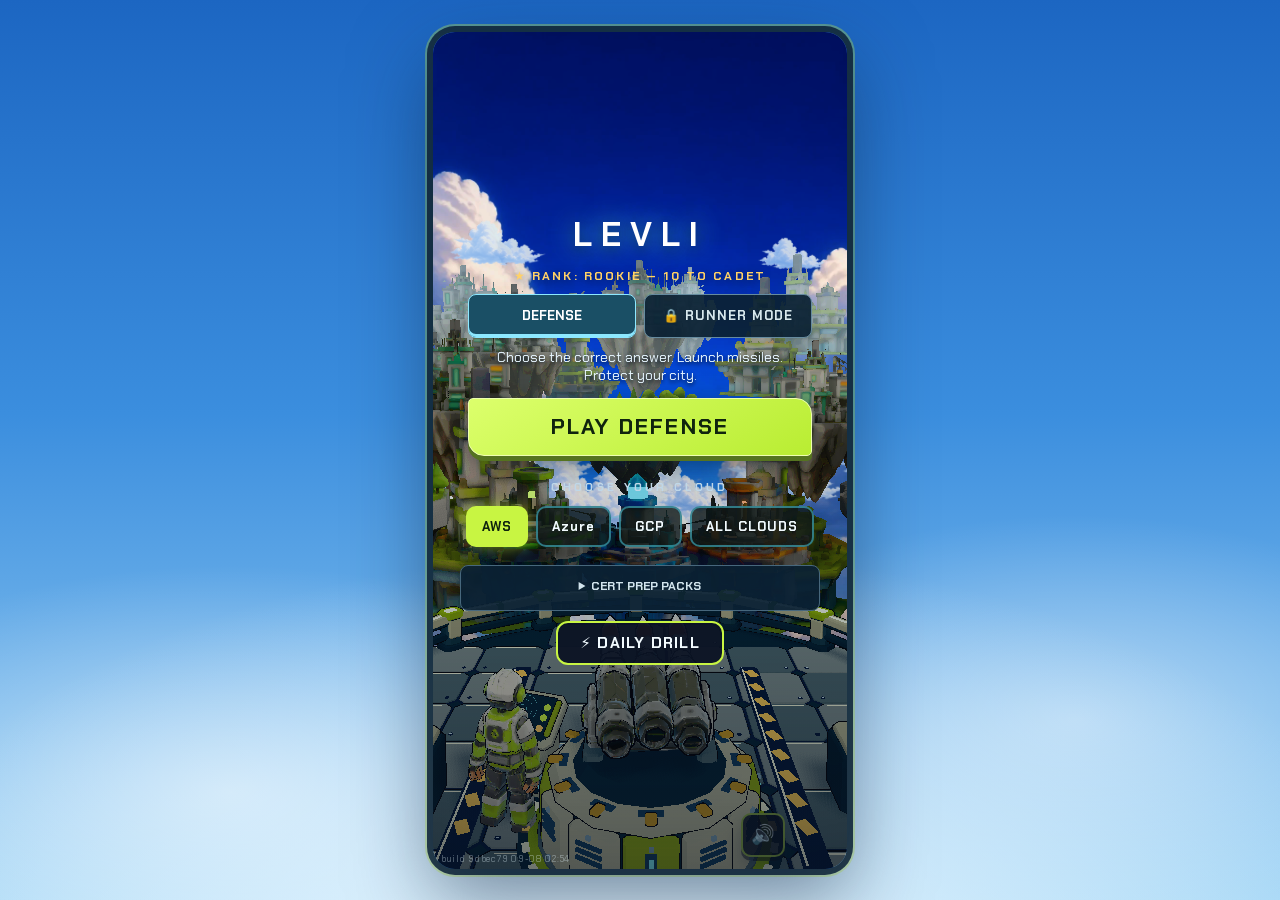
==== commit 29778d16: "Add Runner Clean Run rewards, challenge and impact polish; recover interrupted audio" ====
--- a/index.html
+++ b/index.html
@@ -18,8 +18,8 @@
       href="data:image/svg+xml,%3Csvg xmlns='http://www.w3.org/2000/svg' viewBox='0 0 100 100'%3E%3Cpath d='M50 4 L90 20 V52 C90 76 72 92 50 98 C28 92 10 76 10 52 V20 Z' fill='%23c8f542' stroke='%232c3440' stroke-width='6'/%3E%3C/svg%3E"
     />
     <title>LEVLI: Cloud Defense</title>
-    <script type="module" crossorigin src="./assets/index-Dfuz4vG4.js"></script>
-    <link rel="stylesheet" crossorigin href="./assets/index-BaXIxiSo.css">
+    <script type="module" crossorigin src="./assets/index-xw18saVo.js"></script>
+    <link rel="stylesheet" crossorigin href="./assets/index-BPCuMyrn.css">
   </head>
   <body>
     <div id="desktop-frame">
--- a/assets/index-BPCuMyrn.css
+++ b/assets/index-BPCuMyrn.css
@@ -0,0 +1 @@
+@font-face{font-family:Chakra Petch;font-style:normal;font-weight:400;font-display:swap;src:url(./chakra-petch-400-B4bAsm6z.woff2)format("woff2")}@font-face{font-family:Chakra Petch;font-style:normal;font-weight:700;font-display:swap;src:url(./chakra-petch-700-BVfRasCZ.woff2)format("woff2")}:root{--lime:#c8f542;--ink:#141d33;--glass:#0b1424e0;--lime-dark:#8fc21f;--cyan:#4fd8f0;--cyan-deep:#1f9fd0;--orange:#ff9b3d;--coral:#ff6a5e;--yellow:#ffd166;--panel-dark:#0b1424f0;--panel-border:#b9e94c;--hud-text:#f2fbff;--shadow-soft:0 4px 0 #09102080, 0 8px 18px #0a1e3c4d;--safe-top:env(safe-area-inset-top,0px);--safe-bottom:env(safe-area-inset-bottom,0px)}*{box-sizing:border-box;margin:0;padding:0}html,body{-webkit-user-select:none;user-select:none;-webkit-tap-highlight-color:transparent;touch-action:manipulation;background:#17395e;height:100%;font-family:Chakra Petch,Avenir Next Condensed,Arial Narrow,system-ui,-apple-system,sans-serif;overflow:hidden}#desktop-frame{background:radial-gradient(120% 90% at 50% 108%,#eaf7ff 0%,#eaf7ff00 52%),radial-gradient(60% 42% at 18% 88%,#ffffff8c 0%,#fff0 60%),radial-gradient(52% 38% at 84% 80%,#ffffff73 0%,#fff0 60%),linear-gradient(#1c66c2 0%,#3b8ede 46%,#9fd4f5 100%);justify-content:center;align-items:center;display:flex;position:fixed;inset:0}#game-root{background:#3b8ede;width:100%;height:100%;position:relative;overflow:hidden}@media (min-width:768px){#game-root{border-radius:22px;width:min(430px,46vh);height:min(93vh,932px);box-shadow:0 30px 80px #081e3c80,0 0 0 6px #0c2038d9,0 0 0 8px #c8f54259}}#game-canvas{width:100%;height:100%;display:block;position:absolute;inset:0}#game-root:after{content:"";pointer-events:none;z-index:1;background:radial-gradient(125% 95% at 50% 42%,#0000 60%,#0812281a 82%,#060e223d 100%);position:absolute;inset:0}#hud{z-index:2;pointer-events:none;color:var(--hud-text);position:absolute;inset:0;overflow:hidden}#hud button{pointer-events:auto;font-family:inherit}.hud-status{-webkit-backdrop-filter:blur(10px)saturate(1.3);top:calc(10px + var(--safe-top));background:linear-gradient(145deg,#173448,#091925 78%);border:2px solid #426176;border-top-color:#c8f542;border-radius:5px 14px;min-width:118px;padding:7px 12px 8px;position:absolute;left:10px;box-shadow:0 3px #07121e,inset 0 0 0 3px #102434}.hud-levli{letter-spacing:.32em;color:#cfe3d2;font-size:11px;font-weight:700}.hud-score{letter-spacing:.06em;color:var(--lime);font-variant-numeric:tabular-nums;text-shadow:0 2px #263913;font-size:26px;font-weight:800;line-height:1.05}.hud-best{letter-spacing:.14em;color:#9fc0d8;font-variant-numeric:tabular-nums;margin-top:1px;font-size:10px;font-weight:700}.hud-best:empty{display:none}.hud-status.record{border-color:var(--yellow);box-shadow:0 0 16px #ffd16659,0 4px #0a101c8c}.hud-status.record .hud-best{color:var(--yellow)}.hud-wave{letter-spacing:.18em;color:#e9f4ee;margin-top:2px;font-size:12px;font-weight:700}.hud-wave-bar{background:#ffffff2e;border-radius:3px;height:5px;margin-top:4px;overflow:hidden}.hud-wave-bar>div{background:var(--lime);border-radius:3px;width:30%;height:100%;transition:width .4s}.hud-combo{top:calc(186px + var(--safe-top));text-align:left;opacity:0;transition:opacity .25s,transform .25s cubic-bezier(.2,1.6,.4,1);position:absolute;left:14px;transform:scale(.8)}.hud-combo.visible{opacity:1;transform:scale(1)}.hud-combo .combo-label{letter-spacing:.28em;color:#fff;text-shadow:0 2px 6px #0a1e3c99;font-size:12px;font-weight:800}.hud-combo .combo-value{color:var(--lime);text-shadow:0 0 14px #c8f5428c,0 2px 4px #0a1e3c99;font-size:34px;font-weight:800;line-height:1}.hud-combo.bump .combo-value{animation:.35s cubic-bezier(.2,1.8,.4,1) combo-bump}@keyframes combo-bump{0%{transform:scale(1)}40%{transform:scale(1.35)}to{transform:scale(1)}}.hud-shields{-webkit-backdrop-filter:blur(10px)saturate(1.3);top:calc(10px + var(--safe-top));background:var(--glass);box-shadow:var(--shadow-soft);border:2px solid #b9e94ca6;border-radius:10px;gap:7px;padding:8px 10px;display:flex;position:absolute;right:10px}.shield-icon{width:22px;height:26px;transition:opacity .3s,filter .3s}.shield-icon.lost{opacity:.22;filter:grayscale()}.shield-icon.hit-flash{animation:.6s shield-flash}@keyframes shield-flash{0%,40%,80%{filter:brightness(3)drop-shadow(0 0 8px #ff6a5e)}20%,60%,to{filter:none}}.hud-question{-webkit-backdrop-filter:blur(10px)saturate(1.3);top:calc(104px + var(--safe-top));text-align:center;width:min(86%,370px);box-shadow:var(--shadow-soft), 0 0 18px #c8f5422e;clip-path:polygon(14px 0,calc(100% - 14px) 0,100% 12px,100% calc(100% - 12px),calc(100% - 14px) 100%,14px 100%,0 calc(100% - 12px),0 12px);opacity:0;background:linear-gradient(160deg,#193647,#081d2a 75%);border:2px solid #82adbf;border-radius:4px;padding:16px 18px 12px;font-size:18px;font-weight:700;line-height:1.35;transition:opacity .35s;position:absolute;left:50%;transform:translate(-50%)}.hud-question.visible{opacity:1}.hud-question:before{content:"";clip-path:inherit;pointer-events:none;border:1px solid #345b6b;position:absolute;inset:4px}.hud-question:after{content:"";pointer-events:none;background:linear-gradient(90deg,#54d9f4 65%,#0000 65% 70%,#c8f542 70%);width:24%;height:3px;position:absolute;top:2px;left:38%;transform:skew(-30deg)}.hud-timer{background:#ffffff29;border-radius:3px;height:5px;margin-top:8px;overflow:hidden}.hud-timer>div{background:var(--lime);border-radius:3px;width:100%;height:100%;transition:width .15s linear}.hud-timer>div.urgent{background:var(--coral)}.answer-label{box-sizing:border-box;-webkit-backdrop-filter:blur(6px)saturate(1.2);color:#fff;letter-spacing:.025em;overflow-wrap:normal;word-break:normal;text-align:center;text-shadow:0 1px 2px #000a14cc;cursor:pointer;background:linear-gradient(145deg,#184f6af7,#071b2bfa);border:2px solid #69d2fff2;border-radius:5px 13px;min-width:72px;max-width:calc(33.33% - 14px);padding:12px 7px;font-size:19px;font-weight:700;line-height:1.25;transition:transform .12s,box-shadow .2s,background .2s,border-color .2s;position:absolute;transform:translate(-50%,-50%);box-shadow:0 0 18px #4fd8f080,0 4px 14px #06101e59,inset 0 0 14px #4fd8f024}.answer-label:before{content:"";pointer-events:none;border:1px solid #96e1ff59;border-radius:2px 9px;position:absolute;inset:3px}.answer-label:after{content:"";pointer-events:none;background:#78dcfff2;border:1px solid #dcf5ffe6;width:11px;height:11px;position:absolute;bottom:-17px;left:50%;transform:translate(-50%)rotate(45deg);box-shadow:0 0 10px #4fd8f0e6}.answer-label[data-index="0"]:after{background:#b9e94cf2;box-shadow:0 0 10px #b9e94ce6}.answer-label[data-index="2"]:after{background:#f5a24bf2;box-shadow:0 0 10px #f5a24be6}.answer-label[data-index="0"]{border-color:#b9e94cf2;box-shadow:0 0 18px #b9e94c66,0 4px #09102080,inset 0 0 14px #b9e94c1f}.answer-label[data-index="2"]{border-color:#ff9b3df2;box-shadow:0 0 18px #ff9b3d66,0 4px #09102080,inset 0 0 14px #ff9b3d1f}.answer-label:focus-visible{outline:3px solid var(--yellow);outline-offset:2px}.answer-label:hover,.answer-label:focus-visible{outline:none;transform:translate(-50%,-50%)scale(1.07);box-shadow:0 0 22px #4fd8f0cc,inset 0 0 22px #4fd8f04d}.answer-label:active{transform:translate(-50%,-50%)scale(.96)}.answer-label.selected{border-color:var(--yellow);box-shadow:0 0 24px #ffd166d9}.answer-label.correct{border-color:var(--lime);text-shadow:0 0 10px #c8f542e6;background:#34580acc;box-shadow:0 0 26px #c8f542e6}.answer-label.correct:after{content:" ✓"}.answer-label.wrong{border-color:var(--coral);text-shadow:0 0 10px #ff6a5ee6;background:#60120ccc;animation:.4s wrong-shake;box-shadow:0 0 26px #ff6a5ee6}.answer-label.wrong:after{content:" ✕"}.answer-label.disabled{pointer-events:none}@keyframes wrong-shake{0%,to{transform:translate(-50%,-50%)}25%{transform:translate(calc(-50% - 6px),-50%)}75%{transform:translate(calc(6px - 50%),-50%)}}.hud-bossbar{top:calc(196px + var(--safe-top));border:2px solid var(--coral);background:#280e0ccc;border-radius:10px;flex-direction:column;align-items:center;gap:5px;padding:8px 16px;display:none;position:absolute;left:50%;transform:translate(-50%);box-shadow:0 0 18px #ff6a5e73}.hud-bossbar.visible{display:flex}.boss-label{letter-spacing:.22em;color:#ffd9d5;font-size:12px;font-weight:700}.boss-pips{gap:6px;display:flex}.boss-pip{background:var(--coral);border-radius:4px;width:34px;height:9px;transition:background .3s,box-shadow .3s;box-shadow:0 0 8px #ff6a5ecc}.boss-pip.lost{box-shadow:none;background:#ffffff29}.start-rank{letter-spacing:.18em;color:var(--yellow);text-shadow:0 2px 8px #0a1e3ccc;margin-top:2px;font-size:12px;font-weight:700}.start-best{letter-spacing:.14em;color:#cfe3d2;text-shadow:0 2px 8px #0a1e3ccc;font-variant-numeric:tabular-nums;margin-top:4px;font-size:12px;font-weight:700}.start-best:empty{display:none}.hud-newbest{letter-spacing:.08em;color:var(--yellow);background:var(--panel-dark);border:3px solid var(--yellow);opacity:0;pointer-events:none;z-index:30;white-space:nowrap;border-radius:14px;padding:10px 24px;font-size:26px;font-weight:800;position:absolute;top:26%;left:50%;transform:translate(-50%,-50%)scale(.6);box-shadow:0 4px #0a101c8c,0 0 26px #ffd16666}.hud-newbest.visible{animation:2.4s cubic-bezier(.22,1.2,.36,1) forwards newbest-pop}@keyframes newbest-pop{0%{opacity:0;transform:translate(-50%,-50%)scale(.5)}12%{opacity:1;transform:translate(-50%,-50%)scale(1.1)}22%{transform:translate(-50%,-50%)scale(1)}80%{opacity:1}to{opacity:0;transform:translate(-50%,-50%)scale(.94)}}.hud-banner{-webkit-backdrop-filter:blur(10px)saturate(1.3);z-index:6;left:50%;bottom:calc(15% + var(--safe-bottom));background:var(--glass);border:2px solid var(--panel-border);text-align:center;opacity:0;width:min(82%,360px);box-shadow:var(--shadow-soft);border-radius:12px;padding:12px 18px;font-size:15px;font-weight:700;line-height:1.4;transition:opacity .3s,transform .3s cubic-bezier(.2,1.4,.4,1);position:absolute;transform:translate(-50%)scale(.9)}.hud-banner.visible{opacity:1;transform:translate(-50%)scale(1)}.hud-banner.success{border-color:var(--lime);color:#eaffbe}.hud-banner.failure{border-color:var(--coral);color:#ffe1de}.hud-banner .banner-title{letter-spacing:.12em;margin-bottom:4px;font-size:20px;font-weight:800}.hud-banner.combat-feedback{top:var(--feedback-top);max-height:var(--feedback-height);pointer-events:auto;width:min(84%,355px);padding:9px 12px;font-size:13px;line-height:1.35;bottom:auto;overflow-y:auto}.hud-banner.combat-feedback .banner-title{letter-spacing:.055em;font-size:14px}.hud-banner.compact-feedback{padding:6px 10px}.hud-banner.compact-feedback .banner-title,.banner-outcome{display:none}.hud-banner.compact-feedback .banner-outcome{margin-bottom:3px;font-size:11px;font-weight:700;line-height:1.2;display:block}.hud-banner.wave-intro{box-shadow:none;letter-spacing:.3em;color:#fff;text-shadow:0 0 24px #4fd8f0e6,0 4px 10px #0a1e3cb3;background:0 0;border:none;font-size:40px;font-weight:800;top:40%;bottom:auto}.hud-utils{right:10px;bottom:calc(12px + var(--safe-bottom));gap:8px;display:flex;position:absolute}.util-btn{-webkit-backdrop-filter:blur(10px)saturate(1.3);background:var(--glass);width:44px;height:44px;color:var(--hud-text);cursor:pointer;box-shadow:var(--shadow-soft);border:2px solid #b9e94ca6;border-radius:10px;justify-content:center;align-items:center;font-size:19px;transition:transform .1s;display:flex}.util-btn:active{transform:scale(.92)}.util-btn.off{opacity:.55}.hud-gameover,.hud-pause{-webkit-backdrop-filter:blur(3px);backdrop-filter:blur(3px);text-align:center;background:#08101ec7;flex-direction:column;justify-content:center;align-items:center;gap:14px;padding:24px;display:none;position:absolute;inset:0}.hud-gameover.visible,.hud-pause.visible{display:flex}.hud-gameover h2,.hud-pause h2{letter-spacing:.2em;color:var(--coral);text-shadow:0 0 18px #ff6a5e99;font-size:30px}.hud-pause h2{color:var(--cyan);text-shadow:0 0 18px #4fd8f099}#hud:has(.hud-pause.visible) :is(.hud-question,.answer-label,.hud-banner,.hud-modifier){visibility:hidden!important;pointer-events:none!important}.runner-hud:has(.runner-pause.visible) :is(.runner-question,.runner-lanes,.runner-feedback,.runner-hint){visibility:hidden!important;pointer-events:none!important}.hud-gameover .go-stats{color:#dcedf5;width:min(88%,360px);font-size:16px;line-height:1.5}.go-verdict{text-align:center;color:var(--hud-text);background:#101a18b8;border:2px solid #ffffff38;border-radius:12px;margin-bottom:12px;padding:10px 14px}.go-verdict.record{border-color:var(--yellow);background:#ffd1661f;box-shadow:0 0 18px #ffd16640}.go-verdict-title{letter-spacing:.08em;font-size:16px;font-weight:800}.go-verdict.record .go-verdict-title{color:var(--yellow)}.go-verdict-sub{opacity:.85;margin-top:3px;font-size:12px}.go-grid{text-align:left;background:#101a18b8;border:2px solid #b9e94c80;border-radius:12px;grid-template-columns:1fr 1fr;gap:8px 14px;padding:14px 16px;display:grid}.go-cell .go-label{letter-spacing:.22em;color:#9fb8a8;font-size:10px;font-weight:700}.go-cell .go-value{color:var(--lime);font-size:19px;font-weight:700}.go-review{text-align:left;background:#280e0cbf;border:2px solid #ff6a5e99;border-radius:12px;margin-top:12px;padding:12px 16px}.go-review .go-review-title{letter-spacing:.22em;color:#e8a09a;font-size:10px;font-weight:700}.go-review-list{-webkit-overflow-scrolling:touch;overscroll-behavior:contain;pointer-events:auto;max-height:min(30vh,260px);margin-top:4px;padding-right:6px;overflow-y:auto}.go-review-item{padding:8px 0}.go-review-item+.go-review-item{border-top:1px solid #ff6a5e40}.go-hit-q{color:#fff;margin-top:4px;font-size:14px;font-weight:700}.go-hit-a{color:var(--lime);margin-top:2px;font-size:14px;font-weight:700}.go-hit-x{color:#f4d9d6;margin-top:2px;font-size:12.5px;line-height:1.45}.go-buttons{gap:12px;margin-top:10px;display:flex}.go-retry,.pause-resume{letter-spacing:.14em;color:#10240e;background:var(--lime);cursor:pointer;border:none;border-radius:12px;padding:14px 40px;font-family:inherit;font-size:20px;font-weight:700;transition:transform .1s;box-shadow:0 0 24px #c8f5428c}.go-retry:active,.pause-resume:active{transform:scale(.95)}.go-menu,.go-share,.pause-menu{letter-spacing:.12em;color:var(--hud-text);cursor:pointer;background:#101a18d9;border:2px solid #b9e94c80;border-radius:12px;padding:14px 22px;font-family:inherit;font-size:15px;font-weight:700;transition:transform .1s}.go-menu:active,.go-share:active,.pause-menu:active{transform:scale(.95)}.hud-gameover{padding:max(16px, env(safe-area-inset-top)) max(16px, env(safe-area-inset-right)) max(16px, env(safe-area-inset-bottom)) max(16px, env(safe-area-inset-left));gap:12px}.hud-gameover h2{flex-shrink:0;margin:0;font-size:clamp(22px,6vw,30px)}.hud-gameover .go-stats{overscroll-behavior:contain;pointer-events:auto;flex:0 auto;width:min(100%,360px);min-height:0;overflow-y:auto}.hud-gameover .go-grid{grid-template-columns:minmax(0,1fr) minmax(0,1fr)}.hud-gameover .go-cell .go-value{overflow-wrap:anywhere;font-size:17px}.hud-gameover .go-score-hero{border-bottom:1px solid #b9e94c40;grid-column:1/-1;padding-bottom:8px}.hud-gameover .go-score-hero .go-value{text-shadow:0 0 18px #c8f54240;font-size:38px;line-height:1.2}.hud-gameover .go-study{grid-column:1/-1}.hud-gameover details.go-review{padding:0 14px}.hud-gameover summary.go-review-title{letter-spacing:.08em;cursor:pointer;pointer-events:auto;min-height:48px;padding:14px 0;font-size:11px}.hud-gameover summary:focus-visible,.hud-gameover button:focus-visible{outline:3px solid var(--cyan);outline-offset:-3px}.hud-gameover .go-review-list{max-height:none;margin:0;padding:0 0 10px;overflow:visible}.hud-gameover .go-buttons{flex-shrink:0;grid-template-columns:minmax(0,1fr) minmax(0,1fr);gap:10px;width:min(100%,360px);margin-top:0;display:grid}.hud-gameover .go-retry{grid-column:1/-1;min-height:54px}.hud-gameover .go-share,.hud-gameover .go-menu{min-height:46px;padding:12px 8px;font-size:13px}.hud-tutorial{-webkit-backdrop-filter:blur(2px);backdrop-filter:blur(2px);pointer-events:auto;z-index:5;background:#08101e9e;justify-content:center;align-items:center;display:flex;position:absolute;inset:0}.tut-card{background:var(--glass);border:2px solid var(--panel-border);text-align:center;width:min(84%,330px);box-shadow:var(--shadow-soft), 0 0 26px #c8f54240;border-radius:16px;padding:26px 22px 22px}.tut-emoji{font-size:44px;line-height:1}.tut-title{letter-spacing:.16em;color:var(--lime);margin-top:12px;font-size:20px;font-weight:700}.tut-body{color:#e8f3f8;margin-top:10px;font-size:15px;line-height:1.5}.tut-next{letter-spacing:.12em;color:#10240e;background:var(--lime);cursor:pointer;border:none;border-radius:10px;margin-top:18px;padding:12px 38px;font-family:inherit;font-size:17px;font-weight:700;transition:transform .1s;box-shadow:0 0 18px #c8f54280}.tut-next:active{transform:scale(.95)}.hud-flash{opacity:0;pointer-events:none;background:#fff2c8;position:absolute;inset:0}.hud-flash.active{animation:.4s ease-out screen-flash}@keyframes screen-flash{0%{opacity:.55}to{opacity:0}}.hud-start{padding:max(90px, 20vh) 16px calc(30px + var(--safe-bottom));cursor:default;pointer-events:auto;background:linear-gradient(#08101e00 40%,#08101e8c 100%);flex-direction:column;justify-content:flex-start;align-items:center;gap:10px;display:flex;position:absolute;inset:0;overflow-y:auto}.menu-open>.hud-status,.menu-open>.hud-shields,.menu-open>.hud-combo,.menu-open .hud-utils .util-btn:last-child{visibility:hidden;pointer-events:none}.hud-start.hidden{display:none}.hud-start>*{flex-shrink:0;animation:.5s cubic-bezier(.2,1.4,.4,1) backwards menu-in}.hud-start>:first-child{animation-delay:50ms}.hud-start>:nth-child(2){animation-delay:.1s}.hud-start>:nth-child(3){animation-delay:.15s}.hud-start>:nth-child(4){animation-delay:.2s}.hud-start>:nth-child(5){animation-delay:.25s}.hud-start>:nth-child(6){animation-delay:.3s}.hud-start>:nth-child(7){animation-delay:.35s}.hud-start>:nth-child(8){animation-delay:.4s}.hud-start>:nth-child(9){animation-delay:.45s}@keyframes menu-in{0%{opacity:0;transform:translateY(26px)}}.hud-start .start-title{letter-spacing:.26em;color:#fff;text-shadow:0 0 24px #4fd8f0e6,0 4px 12px #0a1e3ccc;font-size:34px;font-weight:800;animation:.5s cubic-bezier(.2,1.4,.4,1) 50ms backwards menu-in,4.2s ease-in-out .6s infinite title-float}@keyframes title-float{50%{transform:translateY(-6px)}}.hud-start .start-sub{letter-spacing:.22em;color:var(--lime);font-size:15px;font-weight:700;animation:1.4s ease-in-out infinite start-pulse}.start-pick-label{letter-spacing:.3em;color:#bfd7e8;margin-top:6px;font-size:11px;font-weight:700}.start-providers{gap:8px;margin:2px 0 8px;display:flex}.provider-btn{letter-spacing:.08em;color:var(--hud-text);cursor:pointer;background:#101a18cc;border:2px solid #4fd8f080;border-radius:10px;padding:10px 14px;font-family:inherit;font-size:13px;font-weight:700;transition:transform .1s,border-color .15s,background .15s}.provider-btn:active{transform:scale(.94)}.start-packs{flex-wrap:wrap;justify-content:center;gap:8px;max-width:92%;margin:2px 0 8px;display:flex}.pack-btn{border-color:#ffd1668c;padding:9px 12px;font-size:12px}.pack-btn.locked{opacity:.75}.pack-btn.selected{color:#241d05;background:var(--yellow);border-color:var(--yellow);box-shadow:0 0 16px #ffd1668c}.provider-btn.selected{color:#10240e;background:var(--lime);border-color:var(--lime);box-shadow:0 0 16px #c8f5428c}@keyframes start-pulse{0%,to{opacity:1}50%{opacity:.35}}@media (prefers-reduced-motion:reduce){.hud-combo,.hud-banner,.answer-label,.hud-question{transition:none}.hud-combo.bump .combo-value,.answer-label.wrong,.hud-flash.active,.hud-start .start-sub{animation:none}}.hud-modifier{top:calc(178px + var(--safe-top));border:2px solid var(--yellow);color:var(--yellow);letter-spacing:.14em;-webkit-backdrop-filter:blur(8px);opacity:0;pointer-events:none;z-index:1;background:#281a06b8;border-radius:999px;padding:7px 16px;font-size:13px;font-weight:700;transition:opacity .3s,transform .3s cubic-bezier(.2,1.5,.4,1);position:absolute;left:50%;transform:translate(-50%)scale(.9);box-shadow:0 0 16px #ffd16666}.hud-modifier.visible{opacity:1;transform:translate(-50%)scale(1)}.restore-btn{letter-spacing:.08em;color:#cfe3ea;cursor:pointer;background:0 0;border:none;margin-top:2px;padding:8px 14px;font-family:inherit;font-size:12px;font-weight:700;text-decoration:underline}.build-stamp{left:8px;bottom:calc(4px + var(--safe-bottom));letter-spacing:.08em;color:#dcedf566;pointer-events:none;z-index:7;font-size:9px;position:absolute}.runner-mode-btn{letter-spacing:.08em;color:var(--hud-text);background:var(--panel-dark);border:2px solid var(--panel-border);cursor:pointer;border-radius:12px;margin-top:10px;padding:10px 22px;font-family:inherit;font-size:.95rem;font-weight:700}.runner-mode-btn.locked{opacity:.65;border-color:#7a8494;font-size:.72rem}.hud-start .runner-mode-btn:not(.locked){animation:.5s cubic-bezier(.2,1.4,.4,1) .35s backwards menu-in,2.6s ease-in-out 1s infinite runner-glow}@keyframes runner-glow{0%,to{box-shadow:0 0 #4fd8f000}50%{box-shadow:0 0 18px #4fd8f08c}}.drill-btn{letter-spacing:.08em;color:var(--hud-text);background:var(--panel-dark);border:2px solid var(--lime);cursor:pointer;border-radius:12px;margin-top:10px;padding:10px 22px;font-family:inherit;font-size:.95rem;font-weight:700}.hud-start .drill-btn:not(.done){animation:.5s cubic-bezier(.2,1.4,.4,1) .3s backwards menu-in,2.6s ease-in-out .8s infinite drill-glow}.drill-btn.done{border-color:var(--panel-border);opacity:.8}@keyframes drill-glow{0%,to{box-shadow:0 0 #c8f54200}50%{box-shadow:0 0 18px #c8f54280}}.start-packs.pulse{animation:.9s packs-pulse}@keyframes packs-pulse{0%,to{transform:scale(1)}30%{transform:scale(1.06)}60%{transform:scale(.99)}}.runner-hud{pointer-events:none;z-index:30;display:none;position:absolute;inset:0}.runner-hud.visible{display:block}.runner-top{top:calc(10px + var(--safe-top));align-items:center;gap:12px;display:flex;position:absolute;left:12px;right:12px}.runner-score{color:var(--lime);background:var(--glass);border:2px solid var(--panel-border);border-radius:10px;flex-direction:column;padding:6px 14px;font-size:1.3rem;font-weight:700;line-height:1.1;display:flex}.runner-best{letter-spacing:.1em;color:#9fc0d8;font-variant-numeric:tabular-nums;font-size:.58rem;font-weight:700}.runner-best:empty{display:none}.runner-score.record{border-color:var(--yellow);box-shadow:0 0 14px #ffd16666}.runner-score.record .runner-best{color:var(--yellow)}.runner-combo{color:#ffd166;background:var(--glass);border:2px solid var(--panel-border);opacity:0;border-radius:10px;padding:6px 10px;font-size:.85rem;font-weight:700;transition:opacity .2s}.runner-combo.visible{opacity:1}.runner-popup{letter-spacing:.02em;pointer-events:none;-webkit-text-stroke:1.5px #0a121cd9;text-shadow:0 3px 14px #000000b3;font-size:2.8rem;font-weight:700;animation:1s ease-out forwards runner-popup-float;position:absolute;transform:translate(-50%,-50%)}.runner-popup.good{color:var(--lime)}.runner-popup.bad{color:#ff6a5e}@keyframes runner-popup-float{0%{opacity:0;transform:translate(-50%,-50%)scale(.5)}15%{opacity:1;transform:translate(-50%,-50%)scale(1.2)}to{opacity:0;transform:translate(-50%,calc(-50% - 100px))scale(1)}}.hud-start .start-sub{color:#10240e;letter-spacing:.1em;cursor:pointer;background:linear-gradient(150deg,#dcff6c,#b9ed32);border:1px solid #edffb0;border-radius:5px 16px;width:min(90%,360px);min-height:58px;margin:4px 0 8px;padding:14px 20px;font:700 22px/1.2 Chakra Petch,sans-serif;animation:none;box-shadow:0 5px #557320,0 8px 24px #07172480}.start-modes{gap:8px;width:min(90%,360px);display:flex}.hud-start .start-modes .mode-choice{color:#d7e8ed;opacity:1;cursor:pointer;background:#0b2234ed;border:1px solid #668b9f;border-radius:8px;flex:1;min-height:44px;margin:0;padding:8px;font:700 13px Chakra Petch,sans-serif;animation:none}.hud-start .start-modes .mode-choice[aria-pressed=true]{color:#fff;background:#1a4f65;border-color:#8de8ff;box-shadow:inset 0 -3px #8de8ff}.start-mode-description{text-align:center;color:#e7f6ff;text-shadow:0 2px 4px #00101d;max-width:340px;min-height:36px;padding:0 8px;font-size:14px;line-height:1.3}.start-pack-details{text-align:center;background:#0b2234ed;border:1px solid #47677c;border-radius:8px;width:min(94%,380px)}.start-pack-summary{color:#d2e4ed;cursor:pointer;min-height:44px;padding:12px;font-size:12px;font-weight:700}.start-pack-details .start-packs{max-width:100%;padding:0 8px 8px}.hud-start .drill-btn{min-height:44px;margin-top:0;animation:none}.hud-start button:focus-visible,.start-pack-summary:focus-visible{outline-offset:3px;outline:3px solid #fff}@media (max-height:760px){.hud-start{padding-top:max(34px, var(--safe-top));gap:7px}}.runner-steer{bottom:calc(26px + var(--safe-bottom));pointer-events:auto;width:64px;height:64px;color:var(--hud-text);background:var(--glass);border:2px solid var(--panel-border);cursor:pointer;opacity:.85;border-radius:16px;font-size:1.5rem;position:absolute}.runner-steer:active{background:#c8f54240}.runner-steer-l{left:16px}.runner-steer-r{right:16px}.runner-score.bump{animation:.28s ease-out runner-score-pop}@keyframes runner-score-pop{0%{transform:scale(1)}35%{transform:scale(1.14)}to{transform:scale(1)}}.runner-lane,.runner-steer,.runner-iconbtn,.runner-exit{transition:transform 80ms ease-out}.runner-lane:active{transform:scale(.96)}.runner-steer:active,.runner-iconbtn:active,.runner-exit:active{transform:scale(.92)}.runner-shields{gap:6px;display:flex}.runner-shield{background:var(--lime);border:1px solid #eaffbe;border-radius:4px;width:16px;height:16px}.runner-shield.lost{background:#3a4450;border-color:#5d6a78}.runner-exit,.runner-iconbtn{pointer-events:auto;width:40px;height:40px;color:var(--hud-text);background:var(--glass);border:2px solid var(--panel-border);cursor:pointer;border-radius:10px;font-size:1.1rem}.runner-music{margin-left:auto}.runner-iconbtn.off{opacity:.45}.runner-over.runner-pause h2{color:var(--cyan)}.runner-question{top:calc(64px + var(--safe-top));text-align:center;width:min(92%,560px);color:var(--hud-text);background:linear-gradient(160deg,#193647,#081d2a 75%);border:2px solid #82adbf;border-radius:4px 14px;padding:12px 16px;font-size:1.1rem;font-weight:700;position:absolute;left:50%;transform:translate(-50%);box-shadow:0 6px 18px #06101e4d,inset 0 0 0 3px #153441}.runner-clean{color:#c8e7ed;letter-spacing:.04em;white-space:nowrap;pointer-events:none;background:#0a2535ed;border:1px solid #70939d;border-radius:6px;align-items:center;gap:5px;height:24px;padding:0 10px;font-size:10px;font-weight:700;display:flex;position:absolute;left:50%;transform:translate(-50%)}.runner-clean>span:first-child{margin-right:5px}.runner-clean-pip{border:1px solid #789daa;border-radius:2px;width:7px;height:7px}.runner-clean-pip.filled{background:var(--lime);border-color:var(--lime)}.runner-clean.earned{color:var(--lime);border-color:var(--lime);box-shadow:0 0 12px #c7fa3933}.runner-clean.no-room,.runner-hud.pre-question .runner-clean{visibility:hidden}.runner-hud:has(.runner-over.visible) .runner-clean{visibility:hidden}.runner-lanes{justify-content:center;gap:3%;padding:0 2%;display:flex;position:absolute;top:27%;left:0;right:0}.runner-lane{pointer-events:auto;max-width:31%;min-height:58px;color:var(--hud-text);text-shadow:0 1px 2px #000a14cc;cursor:pointer;background:linear-gradient(145deg,#184f6af7,#071b2bfa);border:2px solid;border-radius:5px 13px;flex:1 1 0;padding:8px 6px;font-family:inherit;font-size:.85rem;font-weight:700;line-height:1.25;position:relative;box-shadow:0 4px 14px #06101e59,inset 0 0 14px #4fd8f024}.runner-lane-0{border-color:var(--lime)}.runner-lane-1{border-color:var(--cyan)}.runner-lane-2{border-color:var(--orange)}.runner-lane:before{content:"";pointer-events:none;border:1px solid #96e1ff59;border-radius:2px 9px;position:absolute;inset:3px}.runner-lane:after{content:attr(data-status);letter-spacing:.04em;color:#c8dce6;height:2.5em;margin-top:5px;font-size:10px;line-height:1.25;display:block}.runner-lane[aria-pressed=true]{box-shadow:0 0 0 2px #fff,0 0 18px #4fd8f066}.runner-lane[data-hazard=true]:after{color:#ffd166;font-weight:700}.runner-hud.pre-question .runner-question,.runner-hud.pre-question .runner-lanes{opacity:0;transition:opacity .2s}.runner-countdown{letter-spacing:.14em;pointer-events:none;-webkit-text-stroke:2px #0a121cd9;text-shadow:0 4px 18px #000000a6;opacity:0;font-size:3.4rem;font-weight:800;position:absolute;top:38%;left:50%;transform:translate(-50%,-50%)}.runner-countdown.visible{opacity:1;animation:.75s cubic-bezier(.2,1.6,.4,1) runner-count-pop}.runner-countdown[data-stage="0"]{color:#fff}.runner-countdown[data-stage="1"]{color:var(--yellow)}.runner-countdown[data-stage="2"]{color:var(--lime)}@keyframes runner-count-pop{0%{opacity:0;transform:translate(-50%,-50%)scale(.35)}30%{opacity:1;transform:translate(-50%,-50%)scale(1.18)}to{transform:translate(-50%,-50%)scale(1)}}.runner-hint{bottom:calc(30px + var(--safe-bottom));letter-spacing:.08em;color:var(--cyan);background:var(--panel-dark);border:2px solid var(--cyan);white-space:pre-line;text-align:center;pointer-events:none;opacity:0;border-radius:10px;width:calc(100% - 184px);max-width:280px;padding:8px 14px;font-size:12px;font-weight:700;transition:opacity .25s;position:absolute;left:50%;transform:translate(-50%)}.runner-hint.visible{opacity:1;animation:.35s cubic-bezier(.2,1.6,.4,1) runner-feedback-pop}.runner-feedback{top:var(--runner-feedback-top,calc(27% + 100px));white-space:pre-line;letter-spacing:.06em;color:var(--coral);background:var(--panel-dark);border:2px solid var(--coral);opacity:0;text-align:center;border-radius:10px;max-width:90%;padding:8px 16px;font-size:.85rem;font-weight:700;transition:opacity .15s;position:absolute;left:50%;transform:translate(-50%)}.runner-feedback.visible{opacity:1;animation:.35s cubic-bezier(.2,1.6,.4,1) runner-feedback-pop}@keyframes runner-feedback-pop{0%{transform:translate(-50%)scale(.6)}to{transform:translate(-50%)scale(1)}}.runner-feedback.good{color:var(--lime);border-color:var(--lime)}.runner-over{pointer-events:auto;background:#0a121cd1;flex-direction:column;justify-content:center;align-items:center;gap:18px;display:none;position:absolute;inset:0}.runner-over.visible{display:flex}.runner-over h2{color:var(--coral);letter-spacing:.14em;font-size:1.6rem}.runner-over-stats{flex-wrap:wrap;justify-content:center;gap:22px;display:flex}.runner-over-verdict{text-align:center;letter-spacing:.08em;color:var(--hud-text);flex-direction:column;flex-basis:100%;gap:2px;font-size:1rem;font-weight:800;display:flex}.runner-over-verdict small{letter-spacing:.04em;opacity:.85;font-size:.72rem;font-weight:600}.runner-over-verdict.record{color:var(--yellow)}.runner-over-cell{color:var(--hud-text);flex-direction:column;align-items:center;gap:4px;display:flex}.runner-over-cell span{opacity:.75;letter-spacing:.1em;font-size:.7rem}.runner-over-cell strong{color:var(--lime);font-size:1.25rem}.runner-over-buttons{gap:14px;display:flex}#hud.runner-on .hud-status,#hud.runner-on .hud-shields,#hud.runner-on .hud-combo,#hud.runner-on .hud-modifier,#hud.runner-on .hud-question,#hud.runner-on .hud-bossbar,#hud.runner-on .hud-utils{display:none}
